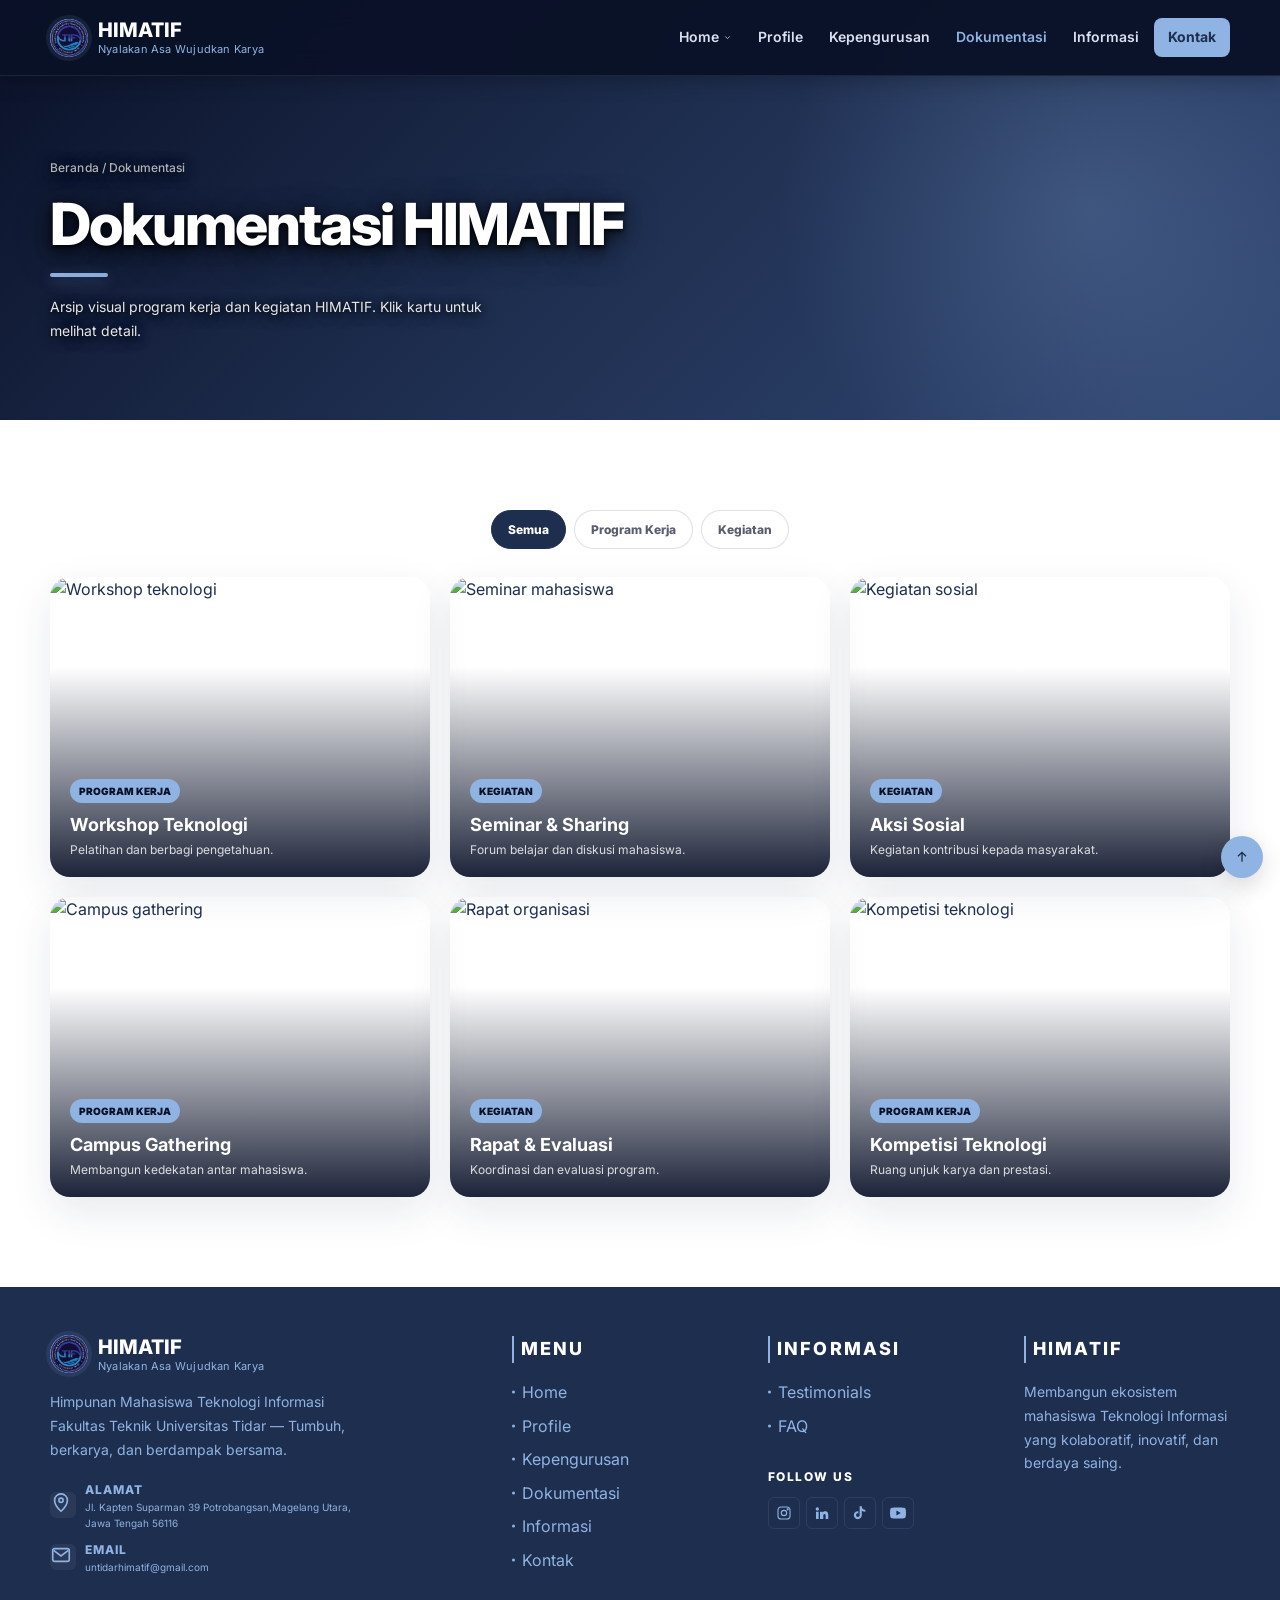
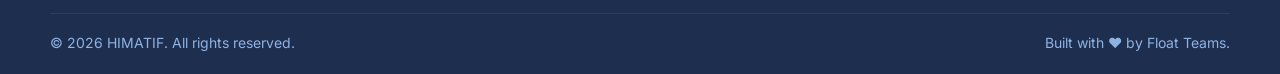
==== dokumentasi.html @ 44100df2 "update website himatif (tanpa zip dan folder duplikat)" ====
<!DOCTYPE html>
<html lang="id">

<head>

    <meta charset="UTF-8">
    <meta name="viewport" content="width=device-width, initial-scale=1.0">

    <title>Dokumentasi — HIMATIF</title>

    <link rel="preconnect" href="https://fonts.googleapis.com" />
    <link rel="preconnect" href="https://fonts.gstatic.com" crossorigin />
    <link
      href="https://fonts.googleapis.com/css2?family=DM+Sans:wght@400;500;600;700&family=Inter:wght@400;500;600;700;800&family=Playfair+Display:ital,wght@1,600;1,700&display=swap"
      rel="stylesheet"
    />
    <link rel="stylesheet" href="style aku.css">
</head>

<body id="top">


    <header class="navbar">
      <div class="container nav-inner">
        <a href="index.html" class="brand">
          <span class="brand-logo">
            <img
              src="assets/img/LOGO HIMATIF.png"
              alt="Logo HIMATIF"
              width="40"
              height="40"
            />
          </span>

          <span class="brand-text">
            <strong>HIMATIF</strong>
            <span>Nyalakan Asa Wujudkan Karya</span>
          </span>
        </a>

        <!-- MOBILE MENU CHECKBOX -->
        <input type="checkbox" class="mobile-toggle" id="mobile-menu" hidden />

        <label for="mobile-menu" class="hamburger" aria-label="Buka menu">
          <svg
            viewBox="0 0 24 24"
            fill="none"
            stroke="currentColor"
            stroke-width="2"
          >
            <path d="M4 7h16M4 12h16M4 17h16" />
          </svg>
        </label>

        <nav class="nav-menu">
          <div class="dropdown">
            <a href="index.html" class="nav-link">
              Home

              <svg
                viewBox="0 0 24 24"
                fill="none"
                stroke="currentColor"
                stroke-width="2"
              >
                <path d="m6 9 6 6 6-6" />
              </svg>
            </a>

            <div class="dropdown-menu">
              <a href="index.html#about">Tentang HIMATIF</a>
              <a href="index.html#programs">Programs</a>
              <a href="index.html#testimonials">Testimonials</a>
              <a href="index.html#faq">FAQ</a>
            </div>
          </div>

          <a href="profil.html" class="nav-link">Profile</a>
          <a href="kepengurusan.html" class="nav-link">Kepengurusan</a>
          <a href="dokumentasi.html" class="nav-link active">Dokumentasi</a>
          <a href="informasi.html" class="nav-link">Informasi</a>
          <a href="kontak.html" class="nav-link contact">Kontak</a>
        </nav>
      </div>
    </header>


<section class="page-hero">

    <div class="container">

        <div class="breadcrumbs">
            Beranda / Dokumentasi
        </div>

        <h1 class="title">
            Dokumentasi HIMATIF
        </h1>

        <p class="lead">
            Arsip visual program kerja dan kegiatan
            HIMATIF. Klik kartu untuk melihat detail.
        </p>

    </div>

</section>


<section class="section">

    <div class="container">


        <div class="pill-tabs">

            <a href="dokumentasi.html" class="active">
                Semua
            </a>

            <a href="#program">
                Program Kerja
            </a>

            <a href="#kegiatan">
                Kegiatan
            </a>

        </div>


        <div class="gallery">


            <!-- PROGRAM 1 -->

            <a
                href="#workshop"
                class="gallery-card"
            >

                <img
                    src="https://images.unsplash.com/photo-1511632765486-a01980e01a18?auto=format&fit=crop&w=1000&q=85"
                    alt="Workshop teknologi"
                >

                <div class="gallery-info">

                    <span class="tag">
                        PROGRAM KERJA
                    </span>

                    <h3>
                        Workshop Teknologi
                    </h3>

                    <p>
                        Pelatihan dan berbagi pengetahuan.
                    </p>

                </div>

            </a>


            <!-- KEGIATAN 1 -->

            <a
                href="#seminar"
                class="gallery-card"
            >

                <img
                    src="https://images.unsplash.com/photo-1540575467063-178a50c2df87?auto=format&fit=crop&w=1000&q=85"
                    alt="Seminar mahasiswa"
                >

                <div class="gallery-info">

                    <span class="tag">
                        KEGIATAN
                    </span>

                    <h3>
                        Seminar & Sharing
                    </h3>

                    <p>
                        Forum belajar dan diskusi mahasiswa.
                    </p>

                </div>

            </a>


            <!-- KEGIATAN 2 -->

            <a
                href="#sosial"
                class="gallery-card"
            >

                <img
                    src="https://images.unsplash.com/photo-1488521787991-ed7bbaae773c?auto=format&fit=crop&w=1000&q=85"
                    alt="Kegiatan sosial"
                >

                <div class="gallery-info">

                    <span class="tag">
                        KEGIATAN
                    </span>

                    <h3>
                        Aksi Sosial
                    </h3>

                    <p>
                        Kegiatan kontribusi kepada masyarakat.
                    </p>

                </div>

            </a>


            <!-- PROGRAM 2 -->

            <a
                href="#gathering"
                class="gallery-card"
            >

                <img
                    src="https://images.unsplash.com/photo-1523580846011-d3a5bc25702b?auto=format&fit=crop&w=1000&q=85"
                    alt="Campus gathering"
                >

                <div class="gallery-info">

                    <span class="tag">
                        PROGRAM KERJA
                    </span>

                    <h3>
                        Campus Gathering
                    </h3>

                    <p>
                        Membangun kedekatan antar mahasiswa.
                    </p>

                </div>

            </a>


            <!-- KEGIATAN 3 -->

            <a
                href="#rapat"
                class="gallery-card"
            >

                <img
                    src="https://images.unsplash.com/photo-1517457373958-b7bdd4587205?auto=format&fit=crop&w=1000&q=85"
                    alt="Rapat organisasi"
                >

                <div class="gallery-info">

                    <span class="tag">
                        KEGIATAN
                    </span>

                    <h3>
                        Rapat & Evaluasi
                    </h3>

                    <p>
                        Koordinasi dan evaluasi program.
                    </p>

                </div>

            </a>


            <!-- PROGRAM 3 -->

            <a
                href="#kompetisi"
                class="gallery-card"
            >

                <img
                    src="https://images.unsplash.com/photo-1505236858219-8359eb29e329?auto=format&fit=crop&w=1000&q=85"
                    alt="Kompetisi teknologi"
                >

                <div class="gallery-info">

                    <span class="tag">
                        PROGRAM KERJA
                    </span>

                    <h3>
                        Kompetisi Teknologi
                    </h3>

                    <p>
                        Ruang unjuk karya dan prestasi.
                    </p>

                </div>

            </a>

        </div>

    </div>

</section>


<!-- =========================
     MODAL WORKSHOP
========================= -->

<div id="workshop" class="modal">

    <div class="modal-box">

        <a href="#" class="modal-close">
            Ã—
        </a>


        <div class="modal-gallery">

            <input
                type="radio"
                name="workshop"
                id="workshop-1"
                checked
            >

            <input
                type="radio"
                name="workshop"
                id="workshop-2"
            >

            <input
                type="radio"
                name="workshop"
                id="workshop-3"
            >


            <div class="modal-track">

                <div class="modal-slide">

                    <img
                        src="https://images.unsplash.com/photo-1511632765486-a01980e01a18?auto=format&fit=crop&w=1400&q=85"
                        alt="Workshop"
                    >

                </div>


                <div class="modal-slide">

                    <img
                        src="https://images.unsplash.com/photo-1524178232363-1fb2b075b655?auto=format&fit=crop&w=1400&q=85"
                        alt="Pelatihan"
                    >

                </div>


                <div class="modal-slide">

                    <img
                        src="https://images.unsplash.com/photo-1517048676732-d65bc937f952?auto=format&fit=crop&w=1400&q=85"
                        alt="Diskusi"
                    >

                </div>

            </div>


            <div class="modal-nav">

                <label for="workshop-1"></label>
                <label for="workshop-2"></label>
                <label for="workshop-3"></label>

            </div>

        </div>


        <div class="modal-content">

            <span class="tag">
                PROGRAM KERJA
            </span>

            <h2>
                Workshop Teknologi
            </h2>

            <p>
                Program pengembangan kemampuan mahasiswa
                melalui workshop, praktik, dan diskusi
                bersama.
            </p>

        </div>

    </div>

</div>


<!-- =========================
     MODAL SEMINAR
========================= -->

<div id="seminar" class="modal">

    <div class="modal-box">

        <a href="#" class="modal-close">
            Ã—
        </a>


        <div class="modal-gallery">

            <input
                type="radio"
                name="seminar"
                id="seminar-1"
                checked
            >

            <input
                type="radio"
                name="seminar"
                id="seminar-2"
            >

            <input
                type="radio"
                name="seminar"
                id="seminar-3"
            >


            <div class="modal-track">

                <div class="modal-slide">

                    <img
                        src="https://images.unsplash.com/photo-1540575467063-178a50c2df87?auto=format&fit=crop&w=1400&q=85"
                        alt="Seminar"
                    >

                </div>


                <div class="modal-slide">

                    <img
                        src="https://images.unsplash.com/photo-1505373877841-8d25f7d46678?auto=format&fit=crop&w=1400&q=85"
                        alt="Seminar kedua"
                    >

                </div>


                <div class="modal-slide">

                    <img
                        src="https://images.unsplash.com/photo-1521737711867-e3b97375f902?auto=format&fit=crop&w=1400&q=85"
                        alt="Diskusi"
                    >

                </div>

            </div>


            <div class="modal-nav">

                <label for="seminar-1"></label>
                <label for="seminar-2"></label>
                <label for="seminar-3"></label>

            </div>

        </div>


        <div class="modal-content">

            <span class="tag">
                KEGIATAN
            </span>

            <h2>
                Seminar & Sharing
            </h2>

            <p>
                Forum berbagi pengalaman dan wawasan
                untuk memperluas perspektif mahasiswa
                Teknologi Informasi.
            </p>

        </div>

    </div>

</div>


<!-- =========================
     MODAL SOSIAL
========================= -->

<div id="sosial" class="modal">

    <div class="modal-box">

        <a href="#" class="modal-close">
            Ã—
        </a>


        <div class="modal-gallery">

            <input
                type="radio"
                name="sosial"
                id="sosial-1"
                checked
            >

            <input
                type="radio"
                name="sosial"
                id="sosial-2"
            >

            <input
                type="radio"
                name="sosial"
                id="sosial-3"
            >


            <div class="modal-track">

                <div class="modal-slide">

                    <img
                        src="https://images.unsplash.com/photo-1488521787991-ed7bbaae773c?auto=format&fit=crop&w=1400&q=85"
                        alt="Aksi sosial"
                    >

                </div>


                <div class="modal-slide">

                    <img
                        src="https://images.unsplash.com/photo-1559027615-cd4628902d4a?auto=format&fit=crop&w=1400&q=85"
                        alt="Kegiatan sosial"
                    >

                </div>


                <div class="modal-slide">

                    <img
                        src="https://images.unsplash.com/photo-1469571486292-0ba58a3f068b?auto=format&fit=crop&w=1400&q=85"
                        alt="Relawan"
                    >

                </div>

            </div>


            <div class="modal-nav">

                <label for="sosial-1"></label>
                <label for="sosial-2"></label>
                <label for="sosial-3"></label>

            </div>

        </div>


        <div class="modal-content">

            <span class="tag">
                KEGIATAN
            </span>

            <h2>
                Aksi Sosial
            </h2>

            <p>
                Kegiatan sosial yang mengajak mahasiswa
                berkontribusi melalui edukasi, bantuan,
                dan interaksi dengan masyarakat.
            </p>

        </div>

    </div>

</div>


    <!-- =========================================================
         FOOTER
    ========================================================== -->

    <footer class="footer">
      <div class="container">
        <div class="footer-grid">
          <!-- Brand -->
          <div class="footer-brand">
            <a href="#top" class="brand">
              <!-- GANTI DENGAN LOGO ASLI -->
              <span class="brand-logo">
                <img src="assets/img/LOGO HIMATIF.png" alt="" />
              </span>

              <span class="brand-text">
                <strong>HIMATIF</strong>
                <span>Nyalakan Asa Wujudkan Karya</span>
              </span>
            </a>

            <p class="footer-description">
              Himpunan Mahasiswa Teknologi Informasi Fakultas Teknik Universitas
              Tidar — Tumbuh, berkarya, dan berdampak bersama.
            </p>

            <div class="footer-contact">
              <div class="contact-item">
                <span class="contact-icon">
                  <svg
                    viewBox="0 0 24 24"
                    fill="none"
                    stroke="currentColor"
                    stroke-width="1.8"
                  >
                    <path
                      d="M12 21s7-6.2 7-12A7 7 0 1 0 5 9c0 5.8 7 12 7 12Z"
                    />
                    <circle cx="12" cy="9" r="2.3" />
                  </svg>
                </span>

                <div>
                  <small>ALAMAT</small>
                  <span>
                    Jl. Kapten Suparman 39 Potrobangsan,Magelang Utara, Jawa
                    Tengah 56116
                  </span>
                </div>
              </div>

              <div class="contact-item">
                <span class="contact-icon">
                  <svg
                    viewBox="0 0 24 24"
                    fill="none"
                    stroke="currentColor"
                    stroke-width="1.8"
                  >
                    <rect x="3" y="5" width="18" height="14" rx="2" />
                    <path d="m4 7 8 6 8-6" />
                  </svg>
                </span>

                <div>
                  <small>EMAIL</small>
                  <span>untidarhimatif@gmail.com</span>
                </div>
              </div>
            </div>
          </div>

          <!-- Menu -->
          <div>
            <h3 class="footer-title">MENU</h3>

            <ul class="footer-links">
              <li><a href="index.html">Home</a></li>
              <li><a href="profil.html">Profile</a></li>
              <li><a href="kepengurusan.html">Kepengurusan</a></li>
              <li><a href="dokumentasi.html">Dokumentasi</a></li>
              <li><a href="informasi.html">Informasi</a></li>
              <li><a href="kontak.html">Kontak</a></li>
            </ul>
          </div>

          <!-- Informasi -->
          <div>
            <h3 class="footer-title">INFORMASI</h3>

            <ul class="footer-links">
              <li>
                <a href="index.html#testimonials"> Testimonials </a>
              </li>

              <li>
                <a href="index.html#faq"> FAQ </a>
              </li>
            </ul>

            <h4 class="footer-subtitle">FOLLOW US</h4>

            <div class="social-links">
              <a
                href="https://www.instagram.com/himatif.untidar/"
                class="social-link"
                aria-label="Instagram"
              >
                <svg
                  viewBox="0 0 24 24"
                  fill="none"
                  stroke="currentColor"
                  stroke-width="1.7"
                >
                  <rect x="3" y="3" width="18" height="18" rx="5" />
                  <circle cx="12" cy="12" r="4" />
                  <circle cx="17.5" cy="6.5" r=".8" fill="currentColor" />
                </svg>
              </a>

              <a
                href="https://www.linkedin.com/in/himatif-untidar/"
                class="social-link"
                aria-label="LinkedIn"
              >
                <svg viewBox="0 0 24 24" fill="currentColor">
                  <path
                    d="M5 3.5A2.5 2.5 0 1 1 5 8.5a2.5 2.5 0 0 1 0-5ZM3 10h4v11H3V10Zm6 0h3.8v1.5h.05c.53-1 1.83-2.05 3.77-2.05 4.03 0 4.78 2.65 4.78 6.1V21h-4v-4.83c0-1.15-.02-2.63-1.6-2.63-1.6 0-1.84 1.25-1.84 2.55V21H9V10Z"
                  />
                </svg>
              </a>

              <a
                href="https://www.tiktok.com/@untidarhimatif"
                class="social-link"
                aria-label="TikTok"
              >
                <svg viewBox="0 0 24 24" fill="currentColor" aria-hidden="true">
                  <path
                    d="M19.6 7.2a5.8 5.8 0 0 1-3.5-1.1A5.9 5.9 0 0 1 14.7 2h-3.2v13.3a2.7 2.7 0 1 1-1.9-2.6v-3.3a6 6 0 1 0 5.1 5.9V8.5a9 9 0 0 0 5.3 1.7V7a5.8 5.8 0 0 1-.4 0Z"
                  />
                </svg>
              </a>
              <a
                href="https://www.youtube.com/@HIMATIFUNTIDAR"
                class="social-link"
                aria-label="YouTube"
              >
                <svg viewBox="0 0 24 24" fill="currentColor" aria-hidden="true">
                  <path
                    d="M23.5 6.2a3 3 0 0 0-2.1-2.1C19.5 3.6 12 3.6 12 3.6s-7.5 0-9.4.5A3 3 0 0 0 .5 6.2 31.4 31.4 0 0 0 0 12a31.4 31.4 0 0 0 .5 5.8 3 3 0 0 0 2.1 2.1c1.9.5 9.4.5 9.4.5s7.5 0 9.4-.5a3 3 0 0 0 2.1-2.1A31.4 31.4 0 0 0 24 12a31.4 31.4 0 0 0-.5-5.8ZM9.6 15.7V8.3l6.5 3.7-6.5 3.7Z"
                  />
                </svg>
              </a>
            </div>
          </div>

          <!-- Additional column -->
          <div>
            <h3 class="footer-title">HIMATIF</h3>

            <p class="footer-description">
              Membangun ekosistem mahasiswa Teknologi Informasi yang
              kolaboratif, inovatif, dan berdaya saing.
            </p>
          </div>
        </div>

        <div class="footer-bottom">
          <span> © 2026 HIMATIF. All rights reserved. </span>

          <span> Built with ❤️ by Float Teams. </span>
        </div>
      </div>
    </footer>

    <!-- =========================================================
         BACK TO TOP
    ========================================================== -->

    <a href="#top" class="back-top" aria-label="Kembali ke atas">
      <svg
        viewBox="0 0 24 24"
        fill="none"
        stroke="currentColor"
        stroke-width="2"
      >
        <path d="M12 19V5M6 11l6-6 6 6" />
      </svg>
    </a>

</body>
</html>
---- style aku.css ----
@import url('https://fonts.googleapis.com/css2?family=DM+Sans:wght@400;500;600;700&family=Inter:wght@400;500;600;700;800&family=Playfair+Display:ital,wght@1,600;1,700&display=swap');

/* =====================================================
   ROOT
===================================================== */

:root {
    /* Style.css core tokens */
    --navy-950: #1e2e4f;
    --navy-900: #1e2e4f;
    --navy-850: #314874;
    --navy-800: #314874;

    --teal-900: #1e2e4f;
    --teal-800: #314874;
    --teal-700: #314874;
    --teal-600: #8fb3e2;

    --amber: #8fb3e2;
    --amber-light: #d9e1f1;
    --amber-dark: #314874;

    /* Theme colors */
    --navy: #1e2e4f;
    --blue: #314874;
    --blue-light: #8fb3e2;
    --cyan: #8fb3e2;

    --white: #ffffff;
    --text: #1e2e4f;
    --text-dark: #0f172a;
    --muted: #4b6382;
    --muted-2: #8fb3e2;

    --bg: #FFFFFF;

    --line: rgba(49, 72, 116, .16);

    --border: rgba(255, 255, 255, 0.09);
    --glass: rgba(255, 255, 255, 0.045);
    --glass-strong: rgba(255, 255, 255, 0.075);

    --radius-sm: 8px;
    --radius-md: 14px;
    --radius-lg: 20px;
    --radius-xl: 28px;

    --shadow-sm: 0 8px 24px rgba(0, 0, 0, 0.14);
    --shadow-md: 0 18px 50px rgba(0, 0, 0, 0.2);
    --shadow-lg: 0 30px 80px rgba(0, 0, 0, 0.28);
    --shadow: 0 15px 40px rgba(30, 46, 79, .10);

    /* CONTAINER SAMA PERSIS DENGAN INDEX.HTML (1180px) */
    --container: 1180px;
    --nav-height: 76px;
    --transition: 250ms ease;
}


/* =====================================================
   RESET & TYPOGRAPHY (Identik dengan index.html / style.css)
===================================================== */

*,
*::before,
*::after {
    margin: 0;
    padding: 0;
    box-sizing: border-box;
}

html {
    scroll-behavior: smooth;
    scroll-padding-top: 90px;
}

body {
    min-width: 320px;
    font-family: "Inter", sans-serif;
    background: var(--bg);
    color: var(--text);
    line-height: 1.6;
    overflow-x: hidden;
}


img {
    width: 100%;
    display: block;
    object-fit: cover;
}

a {
    text-decoration: none;
    color: inherit;
}

button,
input,
textarea {
    font-family: inherit;
}

.container {
    width: min(var(--container), calc(100% - 48px));
    margin-inline: auto;
}


/* =========================================================
   NAVBAR (Identik 100% dengan index.html & style.css)
========================================================== */

.navbar {
  position: fixed;
  top: 0;
  left: 0;
  right: 0;

  height: var(--nav-height);
  z-index: 1000;

  background: rgba(10, 17, 40, 0.95);

  backdrop-filter: blur(14px);
  -webkit-backdrop-filter: blur(14px);

  border-bottom: 1px solid rgba(255, 255, 255, 0.08);
  box-shadow: 0 4px 20px rgba(0, 0, 0, 0.25);
}

.nav-inner {
  height: 100%;
  display: flex;
  align-items: center;
  justify-content: space-between;
}

.brand {
  display: flex;
  align-items: center;
  gap: 10px;
  flex-shrink: 0;
}

.brand-logo {
  width: 38px;
  height: 38px;
  display: grid;
  place-items: center;
  border-radius: 50%;
  background: var(--amber);
  color: var(--navy-900);
  box-shadow: 0 0 0 4px rgba(143, 179, 226, 0.1);
  overflow: hidden;
}

.brand-logo svg {
  width: 22px;
  height: 22px;
}

.brand-logo img {
  width: 100%;
  height: 100%;
  object-fit: contain;
  border-radius: 50%;
}

.brand-text strong {
  display: block;
  color: #ffffff;
  font-size: 20px;
  line-height: 1.1;
  font-weight: 800;
}

.brand-text span {
  display: block;
  margin-top: 2px;
  color: var(--muted-2);
  font-size: 11px;
  line-height: 1.2;
  letter-spacing: 0.02em;
}

.nav-menu {
  display: flex;
  align-items: center;
  gap: 4px;
}

.nav-link {
  position: relative;
  display: flex;
  align-items: center;
  gap: 4px;

  padding: 10px 11px;

  color: #d9e1f1;
  font-size: 14px;
  font-weight: 600;

  transition: color var(--transition);
}

.nav-link:hover,
.nav-link.active {
  color: var(--amber);
}

.nav-link.contact {
  background: var(--amber);
  color: var(--navy-950);
  border-radius: 8px;
  padding: 8px 14px;
  font-weight: 700;
  transition:
    background var(--transition),
    color var(--transition),
    transform var(--transition);
}

.nav-link.contact:hover {
  background: var(--amber-light);
  color: var(--navy-950);
  transform: translateY(-1px);
}

.nav-link svg {
  width: 9px;
  height: 9px;
}

.dropdown {
  position: relative;
}

.dropdown-menu {
  position: absolute;
  top: calc(100% + 10px);
  left: 0;

  min-width: 145px;
  padding: 8px;

  opacity: 0;
  visibility: hidden;
  transform: translateY(5px);

  background: var(--navy-850);
  border: 1px solid var(--border);
  border-radius: 12px;
  box-shadow: var(--shadow-md);

  transition:
    opacity var(--transition),
    visibility var(--transition),
    transform var(--transition);
  z-index: 1010;
}

.dropdown:hover .dropdown-menu,
.dropdown:focus-within .dropdown-menu {
  opacity: 1;
  visibility: visible;
  transform: translateY(0);
}

.dropdown-menu a {
  display: block;
  padding: 8px 10px;
  color: var(--muted-2);
  font-size: 10px;
  border-radius: 7px;
}

.dropdown-menu a:hover {
  color: var(--amber);
  background: var(--glass);
}

.mobile-toggle {
  display: none;
}

.hamburger {
  display: none;
  width: 38px;
  height: 38px;

  align-items: center;
  justify-content: center;

  border: 1px solid var(--border);
  border-radius: 9px;
  cursor: pointer;
  color: #ffffff;
}

.hamburger svg {
  width: 20px;
  height: 20px;
}

/* Fallback legacy site-header */
.site-header {
  position: sticky;
  top: 0;
  z-index: 50;
  background: #1e2e4f;
  backdrop-filter: blur(12px);
  color: white;
}
.site-header .nav {
  min-height: 72px;
  display: flex;
  align-items: center;
  justify-content: space-between;
  gap: 25px;
}
.site-header .logo {
  width: 44px;
  height: 44px;
  object-fit: contain;
  flex-shrink: 0;
}
.site-header .nav-links {
  display: flex;
  align-items: center;
  gap: 4px;
}
.site-header .nav-links a {
  color: #FFFFFF;
  font-size: 13px;
  font-weight: 600;
  padding: 9px 12px;
  border-radius: 9px;
  transition: .2s;
}
.site-header .nav-links a:hover,
.site-header .nav-links a.active {
  background: rgba(255, 255, 255, .14);
}
.site-header .nav-links .contact {
  background: var(--amber);
  color: #0A1128;
}

.mobile-note {
  display: none;
}


/* =====================================================
   BUTTON
===================================================== */

.btn {
    display: inline-flex;

    align-items: center;
    justify-content: center;

    padding: 12px 18px;

    border-radius: 11px;

    font-size: 13px;
    font-weight: 700;

    transition: .25s;
}

.btn:hover {
    transform: translateY(-2px);
}

.btn.light {
    background: white;
    color: var(--blue);
}

.btn.ghost {
    color: white;

    border: 1px solid rgba(255, 255, 255, .4);
}


/* =====================================================
   HERO
===================================================== */

.hero {
    --h-blue: #314874;
    --h-deep: #8fb3e2;
    --h-amber: #0A1128;

    position: relative;

    overflow: hidden;

    color: #fff;

    background:
        linear-gradient(135deg,
            #0A1128,
            #8fb3e2);

    padding:
        clamp(2rem, 5vw, 3.25rem) 0 clamp(2.25rem, 5vw, 3.75rem);
}

.hero-grid {
    position: absolute;
    inset: 0;

    background-image:
        linear-gradient(rgba(255, 255, 255, .08) 1px,
            transparent 1px),
        linear-gradient(90deg,
            rgba(255, 255, 255, .08) 1px,
            transparent 1px);

    background-size: 56px 56px;

    -webkit-mask-image:
        linear-gradient(105deg,
            #000 20%,
            transparent 75%);

    mask-image:
        linear-gradient(105deg,
            #000 20%,
            transparent 75%);
}

.hero-inner {
    position: relative;

    z-index: 2;

    display: grid;

    grid-template-columns: 1.1fr .9fr;

    gap: clamp(1.5rem, 4vw, 3rem);

    align-items: center;
}

.eyebrow {
    display: inline-block;

    margin-bottom: 10px;

    color: var(--cyan);

    font-size: 11px;
    font-weight: 800;

    letter-spacing: .08em;

    text-transform: uppercase;
}

.gradient-text {
    color: var(--cyan);
}

.hero .eyebrow {
    margin-bottom: .75rem;

    padding: .25rem .8rem;

    border: 1px solid rgba(255, 255, 255, .35);

    border-radius: 999px;

    color: #fff;

    font-size: .9rem;
    font-weight: 500;

    letter-spacing: 0;

    text-transform: none;
}

.hero h1 {
    max-width: none;

    margin-bottom: 1rem;

    font-size: clamp(2.4rem, 5.5vw, 4.25rem);

    line-height: .95;

    font-weight: 800;

    letter-spacing: -.035em;
}

.hero p {
    max-width: 32rem;

    margin: 0 0 1.5rem;

    color: rgba(255, 255, 255, .85);

    font-size: 1.02rem;

    line-height: 1.55;
}

.hero-actions {
    display: flex;

    flex-wrap: wrap;

    gap: .75rem;
}

.hero .btn {
    padding: .7rem 1.35rem;

    border-radius: 999px;

    font-size: .95rem;
}

.hero .btn.light {
    background: var(--h-amber);

    color: #bfc5ff;
}

.hero .btn.ghost {
    border: 2px solid rgba(255, 255, 255, .5);

    color: #fff;
}

.hero .btn.ghost:hover {
    background: #fff;

    color: var(--h-blue);
}

.hero .btn:focus-visible,
.hero-track:focus-visible {
    outline: 3px solid var(--h-amber);
    outline-offset: 3px;
}


/* =====================================================
   HERO VISUAL
===================================================== */

.hero-visual {
    position: relative;

    width: 100%;
}

.hero-visual::before {
    content: "";

    position: absolute;

    right: -12px;
    bottom: -12px;

    width: 75%;
    height: 75%;

    border-radius: 28px;

    background: var(--h-amber);

    z-index: 0;

    pointer-events: none;
}

.hero-radio {
    position: absolute;

    opacity: 0;

    pointer-events: none;

    width: 0;
    height: 0;

    margin: 0;
}

.hero-carousel-card {
    position: relative;

    z-index: 1;

    border-radius: 26px;

    overflow: hidden;

    background: #0A1128;

    box-shadow:
        0 30px 60px -20px rgba(10, 12, 80, .65),
        0 0 0 1px rgba(255, 255, 255, .12);
}

.hero-track-container {
    position: relative;

    width: 100%;

    overflow: hidden;
}

.hero-track {
    display: flex;

    width: 100%;

    transition:
        transform .65s cubic-bezier(.22, 1, .36, 1);

    will-change: transform;
}


/* =====================================================
   HERO AUTOPLAY
===================================================== */

@keyframes heroAutoplay {

    0%,
    28% {
        transform: translateX(0);
    }

    33.3%,
    61.3% {
        transform: translateX(-100%);
    }

    66.6%,
    94.6% {
        transform: translateX(-200%);
    }

    100% {
        transform: translateX(-300%);
    }
}

.hero-visual:has(#hero-slide-auto:checked) .hero-track {
    animation:
        heroAutoplay 14s infinite cubic-bezier(.25, 1, .5, 1);
}

.hero-visual:has(#hero-slide-auto:checked):hover .hero-track {
    animation-play-state: paused;
}

.hero-visual:has(#hero-slide-1:checked) .hero-track {
    animation: none;

    transform: translateX(0);
}

.hero-visual:has(#hero-slide-2:checked) .hero-track {
    animation: none;

    transform: translateX(-100%);
}

.hero-visual:has(#hero-slide-3:checked) .hero-track {
    animation: none;

    transform: translateX(-200%);
}

.hero-slide {
    position: relative;

    flex: 0 0 100%;

    min-width: 100%;

    aspect-ratio: 16 / 10;

    background: var(--h-deep);

    overflow: hidden;
}

.hero-slide img {
    width: 100%;
    height: 100%;

    object-fit: cover;

    display: block;
}

.hero .caption {
    position: absolute;

    inset: auto 0 0 0;

    display: flex;

    flex-direction: column;

    padding:
        3.5rem 130px 1.35rem 1.5rem;

    background:
        linear-gradient(to top,
            rgba(10, 12, 60, .94) 0%,
            rgba(10, 12, 60, .65) 55%,
            transparent 100%);

    pointer-events: none;

    z-index: 2;
}

.caption strong {
    font-size: 1.15rem;

    font-weight: 700;

    color: #FFFFFF;

    line-height: 1.25;
}

.caption span {
    color: rgba(255, 255, 255, .85);

    font-size: .9rem;

    margin-top: 4px;
}


/* =====================================================
   HERO CAROUSEL NAV
===================================================== */

.hero-carousel-nav {
    position: absolute;

    bottom: 14px;
    right: 14px;

    z-index: 10;

    display: inline-flex;

    align-items: center;

    gap: 8px;

    padding: 5px 8px;

    background: rgba(10, 17, 40, .78);

    backdrop-filter: blur(12px);

    -webkit-backdrop-filter: blur(12px);

    border: 1px solid rgba(255, 255, 255, .22);

    border-radius: 999px;

    box-shadow:
        0 8px 24px rgba(0, 0, 0, .4);
}

.carousel-arrow-group {
    display: flex;

    align-items: center;
}

.carousel-nav-btn {
    width: 32px;
    height: 32px;

    border-radius: 50%;

    border:
        1px solid rgba(255, 255, 255, .35);

    background:
        rgba(255, 255, 255, .12);

    color: #FFFFFF;

    font-size: 16px;

    font-weight: 700;

    font-family: inherit;

    display: none;

    place-items: center;

    cursor: pointer;

    line-height: 1;

    user-select: none;

    -webkit-user-select: none;

    transition: all .2s ease;
}

.carousel-nav-btn:hover {
    background: var(--cyan);

    border-color: var(--cyan);

    color: #0A1128;

    transform: scale(1.1);
}

.carousel-nav-btn:active {
    transform: scale(.95);
}


/* =====================================================
   HERO NAVIGATION DINAMIS
===================================================== */

.hero-visual:has(#hero-slide-auto:checked) .prev-btn.to-3,
.hero-visual:has(#hero-slide-auto:checked) .next-btn.to-2,
.hero-visual:has(#hero-slide-1:checked) .prev-btn.to-3,
.hero-visual:has(#hero-slide-1:checked) .next-btn.to-2 {
    display: grid;
}

.hero-visual:has(#hero-slide-2:checked) .prev-btn.to-1,
.hero-visual:has(#hero-slide-2:checked) .next-btn.to-3 {
    display: grid;
}

.hero-visual:has(#hero-slide-3:checked) .prev-btn.to-2,
.hero-visual:has(#hero-slide-3:checked) .next-btn.to-1 {
    display: grid;
}

.carousel-indicators {
    display: flex;

    align-items: center;

    gap: 6px;

    padding: 0 4px;
}

.carousel-dot {
    display: block;

    width: 8px;
    height: 8px;

    border-radius: 50%;

    border: none;

    background:
        rgba(255, 255, 255, .38);

    cursor: pointer;

    transition:
        all .3s cubic-bezier(.22, 1, .36, 1);

    padding: 0;
}

.carousel-dot:hover {
    background:
        rgba(255, 255, 255, .75);
}


/* =====================================================
   ACTIVE DOT
===================================================== */

.hero-visual:has(#hero-slide-1:checked) .dot-1 {
    width: 22px;

    border-radius: 999px;

    background: var(--cyan);
}

.hero-visual:has(#hero-slide-2:checked) .dot-2 {
    width: 22px;

    border-radius: 999px;

    background: var(--cyan);
}

.hero-visual:has(#hero-slide-3:checked) .dot-3 {
    width: 22px;

    border-radius: 999px;

    background: var(--cyan);
}


/* =====================================================
   AUTOPLAY DOT
===================================================== */

@keyframes dotActive1 {

    0%,
    28% {
        width: 22px;

        border-radius: 999px;

        background: var(--cyan);
    }

    33.3%,
    100% {
        width: 8px;

        border-radius: 50%;

        background:
            rgba(255, 255, 255, .38);
    }
}

@keyframes dotActive2 {

    0%,
    28% {
        width: 8px;

        border-radius: 50%;

        background:
            rgba(255, 255, 255, .38);
    }

    33.3%,
    61.3% {
        width: 22px;

        border-radius: 999px;

        background: var(--cyan);
    }

    66.6%,
    100% {
        width: 8px;

        border-radius: 50%;

        background:
            rgba(255, 255, 255, .38);
    }
}

@keyframes dotActive3 {

    0%,
    61.3% {
        width: 8px;

        border-radius: 50%;

        background:
            rgba(255, 255, 255, .38);
    }

    66.6%,
    94.6% {
        width: 22px;

        border-radius: 999px;

        background: var(--cyan);
    }

    100% {
        width: 8px;

        border-radius: 50%;

        background:
            rgba(255, 255, 255, .38);
    }
}

.hero-visual:has(#hero-slide-auto:checked) .dot-1 {
    animation:
        dotActive1 14s infinite cubic-bezier(.25, 1, .5, 1);
}

.hero-visual:has(#hero-slide-auto:checked) .dot-2 {
    animation:
        dotActive2 14s infinite cubic-bezier(.25, 1, .5, 1);
}

.hero-visual:has(#hero-slide-auto:checked) .dot-3 {
    animation:
        dotActive3 14s infinite cubic-bezier(.25, 1, .5, 1);
}

.hero-visual:has(#hero-slide-auto:checked):hover .carousel-dot {
    animation-play-state: paused;
}


/* =====================================================
   HERO ANIMATION
===================================================== */

@keyframes heroRise {

    from {
        opacity: 0;
        transform: translateY(24px);
    }

    to {
        opacity: 1;
        transform: none;
    }
}

.hero-inner>div:first-child>* {
    animation:
        heroRise .7s cubic-bezier(.2, .7, .2, 1) both;
}

.hero-inner>div:first-child>*:nth-child(2) {
    animation-delay: .1s;
}

.hero-inner>div:first-child>*:nth-child(3) {
    animation-delay: .2s;
}

.hero-inner>div:first-child>*:nth-child(4) {
    animation-delay: .3s;
}


/* =====================================================
   SECTION
===================================================== */

.section {
    padding: 90px 0;
}

.section.alt {
    background: rgba(143, 179, 226, .10);
}

.section-head {
    max-width: 720px;

    margin: 0 auto 40px;

    text-align: center;
}

.title {
    font-size: clamp(30px, 4vw, 46px);

    line-height: 1.15;

    font-weight: 800;
}

.lead {
    margin-top: 14px;

    color: var(--muted);

    font-size: 14px;
}


/* =====================================================
   CARD
===================================================== */

.cards {
    display: grid;

    grid-template-columns:
        repeat(3, 1fr);

    gap: 22px;
}

.card {
    overflow: hidden;

    background: white;

    border:
        1px solid var(--line);

    border-radius: 18px;

    box-shadow:
        0 8px 25px rgba(10, 17, 40, .06);

    transition: .25s;
}

.card:hover {
    transform: translateY(-6px);

    box-shadow: var(--shadow);
}

.card-img {
    height: 490px;
}

.card-body {
    padding: 20px;
}

.card-body h3 {
    margin-bottom: 8px;

    font-size: 18px;
}

.card-body p {
    color: var(--muted);

    font-size: 13px;
}

.meta {
    display: flex;

    gap: 8px;

    flex-wrap: wrap;

    margin-bottom: 9px;

    color: #8fb3e2;

    font-size: 11px;

    font-weight: 800;
}

.meta span {
    padding: 4px 8px;

    border-radius: 999px;

    background:
        rgba(143, 179, 226, .14);
}

.link {
    display: inline-flex;

    margin-top: 14px;

    color: #314874;

    font-size: 13px;

    font-weight: 800;
}




/* =====================================================
   VISION CARD
===================================================== */

.vision-card {
    display: flex;
    align-items: center;
    gap: 28px;

    padding: 36px 40px;
    margin-bottom: 48px;

    background: linear-gradient(135deg, #0A1128 0%, #1e2e4f 60%, #314874 100%);
    border-radius: 20px;
    border: 1px solid rgba(143, 179, 226, 0.2);
    box-shadow: 0 20px 60px rgba(10, 17, 40, 0.18);

    position: relative;
    overflow: hidden;
}

.vision-card::before {
    content: '';
    position: absolute;
    top: -60px;
    right: -60px;
    width: 200px;
    height: 200px;
    border-radius: 50%;
    background: radial-gradient(circle, rgba(143, 179, 226, 0.18), transparent 70%);
    pointer-events: none;
}

.vision-icon {
    flex-shrink: 0;
    width: 68px;
    height: 68px;

    display: grid;
    place-items: center;

    background: rgba(143, 179, 226, 0.15);
    border: 1px solid rgba(143, 179, 226, 0.3);
    border-radius: 16px;
    color: #8fb3e2;
}

.vision-icon svg {
    width: 30px;
    height: 30px;
}

.vision-content {
    flex: 1;
}

.vision-label {
    display: inline-block;
    margin-bottom: 10px;
    padding: 4px 12px;

    background: rgba(143, 179, 226, 0.18);
    border-radius: 999px;

    color: #8fb3e2;
    font-size: 11px;
    font-weight: 800;
    letter-spacing: 0.1em;
    text-transform: uppercase;
}

.vision-text {
    color: #d9e1f1;
    font-size: 16px;
    line-height: 1.75;
    margin: 0;
}

/* =====================================================
   MISSION SECTION
===================================================== */

.mission-section {
    margin-top: 0;
}

.mission-heading {
    text-align: center;
    margin-bottom: 32px;
}

.section-kicker {
    display: inline-block;
    margin-bottom: 8px;

    color: var(--cyan);
    font-size: 11px;
    font-weight: 800;
    letter-spacing: 0.1em;
    text-transform: uppercase;
}

.mission-heading h3 {
    font-size: clamp(24px, 3vw, 36px);
    font-weight: 800;
    color: var(--navy);
    margin-bottom: 8px;
    line-height: 1.2;
}

.mission-heading p {
    color: var(--muted);
    font-size: 14px;
}

.mission-grid {
    grid-template-columns: repeat(3, 1fr);
}

.mission-grid .card {
    border-left: 3px solid rgba(143, 179, 226, 0.3);
}

.mission-grid .card:hover {
    border-left-color: #8fb3e2;
}

.mission-number {
    font-size: 38px;
    font-weight: 800;
    color: rgba(143, 179, 226, 0.3);
    line-height: 1;
    margin-bottom: 10px;
}

.mission-grid .card .card-body p {
    color: var(--muted);
    font-size: 14px;
    line-height: 1.65;
}

@media (max-width: 900px) {
    .vision-card {
        flex-direction: column;
        text-align: center;
        padding: 28px 24px;
    }

    .vision-icon {
        width: 56px;
        height: 56px;
    }

    .mission-grid {
        grid-template-columns: repeat(2, 1fr);
    }
}

@media (max-width: 600px) {
    .mission-grid {
        grid-template-columns: 1fr;
    }
}

/* =====================================================
   SPLIT SECTION
===================================================== */

.split {
    display: grid;

    grid-template-columns:
        1fr 1fr;

    gap: 50px;

    align-items: center;
}

.visual-card {
    overflow: hidden;

    border: 8px solid white;

    border-radius: 26px;

    box-shadow: var(--shadow);
}

.check-list {
    list-style: none;

    display: grid;

    gap: 14px;

    margin-top: 22px;
}

.check-list li {
    display: flex;

    gap: 12px;

    align-items: flex-start;

    color: var(--muted);
}

.check {
    flex: none;

    width: 28px;
    height: 28px;

    display: grid;

    place-items: center;

    border-radius: 50%;

    background:
        rgba(143, 179, 226, .16);

    color: #8fb3e2;

    font-weight: 900;
}


/* =====================================================
   PAGE HERO
   Logo HIMATIF + GRID + GLOW + SHADOW
===================================================== */

.page-hero {
    position: relative;
    min-height: 420px;
    padding-top: calc(var(--nav-height) + 30px);
    padding-bottom: 30px;

    display: flex;

    align-items: center;

    overflow: hidden;

    color: #ffffff;

    background:
        radial-gradient(circle at 85% 50%,
            rgba(143, 179, 226, .22),
            transparent 28%),
        linear-gradient(135deg,
            #0A1128 0%,
            #1e2e4f 48%,
            #314874 100%);
}

/* Photo background variant */
.page-hero-photo {
    background-size: cover;
    background-position: center 55%;
    background-repeat: no-repeat;
    min-height: 480px;
}

.page-hero-photo::before {
    content: '';
    position: absolute;
    inset: 0;
    z-index: 1;
    background: linear-gradient(to right,
            rgba(8, 14, 38, 0.60) 0%,
            rgba(10, 17, 50, 0.45) 50%,
            rgba(15, 25, 70, 0.20) 100%);
}

.page-hero-photo .page-hero-inner {
    position: relative;
    z-index: 5;
}



/* =====================================================
   PAGE HERO INNER
===================================================== */

.page-hero-inner {
    position: relative;

    z-index: 5;
}

.page-hero-content {
    position: relative;

    max-width: 650px;
}


/* =====================================================
   PAGE HERO GRID
===================================================== */

.page-hero-grid {
    position: absolute;

    inset: 0;

    background-image:
        linear-gradient(rgba(255, 255, 255, .055) 1px,
            transparent 1px),
        linear-gradient(90deg,
            rgba(255, 255, 255, .055) 1px,
            transparent 1px);

    background-size: 52px 52px;

    opacity: .65;

    -webkit-mask-image:
        linear-gradient(90deg,
            #000 0%,
            #000 45%,
            transparent 90%);

    mask-image:
        linear-gradient(90deg,
            #000 0%,
            #000 45%,
            transparent 90%);

    pointer-events: none;
}


/* =====================================================
   PAGE HERO LOGO
===================================================== */

.page-hero-logo {
    position: absolute;

    z-index: 2;

    right: clamp(30px, 8vw, 130px);

    top: 50%;

    width: clamp(250px, 30vw, 390px);
    height: clamp(250px, 30vw, 390px);

    transform: translateY(-50%);

    display: flex;

    align-items: center;
    justify-content: center;

    pointer-events: none;
}


/* Glow belakang logo */

.page-hero-logo::before {
    content: "";

    position: absolute;

    inset: 8%;

    border-radius: 50%;

    background:
        radial-gradient(circle,
            rgba(143, 179, 226, .25) 0%,
            rgba(143, 179, 226, .12) 42%,
            transparent 72%);

    filter: blur(18px);

    opacity: .75;
}


/* Logo */

.page-hero-logo img {
    position: relative;

    width: 100%;
    height: 100%;

    object-fit: contain;

    /* OPACITY LOGO */
    opacity: .50;

    /*
       SHADOW LOGO
       - Shadow hitam untuk kedalaman
       - Glow cyan agar menyatu dengan background
    */
    filter:
        drop-shadow(0 22px 35px rgba(0, 0, 0, .45)) drop-shadow(0 0 28px rgba(143, 179, 226, .18));

    transform: rotate(-5deg);

    transition:
        transform .5s ease,
        opacity .5s ease;
}


/* Hover */

.page-hero:hover .page-hero-logo img {
    opacity: .58;

    transform:
        rotate(-2deg) scale(1.025);
}


/* =====================================================
   PAGE HERO GLOW
===================================================== */

.page-hero-glow {
    position: absolute;

    border-radius: 50%;

    pointer-events: none;

    filter: blur(2px);
}


/* Glow kiri bawah */

.page-hero-glow-1 {
    width: 220px;
    height: 220px;

    left: -110px;
    bottom: -130px;

    background:
        rgba(143, 179, 226, .16);
}


/* Glow kanan atas */

.page-hero-glow-2 {
    width: 280px;
    height: 280px;

    right: 12%;
    top: -190px;

    background:
        rgba(49, 72, 116, .28);
}


/* =====================================================
   PAGE HERO BREADCRUMBS
===================================================== */

.page-hero .breadcrumbs {
    display: inline-flex;

    align-items: center;

    gap: 9px;

    margin-bottom: 17px;

    color: rgba(255, 255, 255, .68);

    font-size: 12px;

    font-weight: 500;

    letter-spacing: .01em;

    text-shadow:
        0 1px 8px rgba(0, 0, 0, .7),
        0 2px 16px rgba(0, 0, 0, .5);
}

.page-hero .breadcrumbs span {
    color: #8fb3e2;

    font-weight: 800;
}


/* =====================================================
   PAGE HERO TITLE
===================================================== */

.page-hero .title {
    position: relative;

    max-width: 600px;

    color: #ffffff;

    font-size:
        clamp(34px,
            5vw,
            58px);

    line-height: 1.05;

    font-weight: 800;

    letter-spacing: -.035em;

    text-shadow:
        0 2px 4px rgba(0, 0, 0, .9),
        0 4px 16px rgba(0, 0, 0, .7),
        0 8px 32px rgba(0, 0, 0, .5);
}


/* Garis cyan bawah title */

.page-hero .title::after {
    content: "";

    display: block;

    width: 58px;
    height: 4px;

    margin-top: 18px;

    border-radius: 999px;

    background:
        linear-gradient(90deg,
            #8fb3e2,
            #8fb3e2);

    box-shadow:
        0 4px 14px rgba(143, 179, 226, .35);
}


/* =====================================================
   PAGE HERO DESCRIPTION
===================================================== */

.page-hero .lead {
    max-width: 470px;

    margin-top: 18px;

    color:
        rgba(255, 255, 255, .90);

    font-size: 14px;

    line-height: 1.7;

    text-shadow:
        0 1px 6px rgba(0, 0, 0, .85),
        0 3px 14px rgba(0, 0, 0, .6);
}


/* =====================================================
   PAGE HERO CONTENT ANIMATION
===================================================== */

.page-hero-content {
    animation:
        pageHeroRise .7s cubic-bezier(.2, .7, .2, 1) both;
}

@keyframes pageHeroRise {

    from {
        opacity: 0;

        transform:
            translateY(20px);
    }

    to {
        opacity: 1;

        transform:
            translateY(0);
    }
}


/* =====================================================
   PAGE HERO LOGO ANIMATION
===================================================== */

.page-hero-logo {
    animation:
        pageHeroLogoIn .9s cubic-bezier(.2, .7, .2, 1) both;
}

@keyframes pageHeroLogoIn {

    from {
        opacity: 0;

        transform:
            translateY(-50%) translateX(35px) scale(.92);
    }

    to {
        opacity: 1;

        transform:
            translateY(-50%) translateX(0) scale(1);
    }
}


/* =====================================================
   QUOTE
===================================================== */

.quote {
    margin-top: 25px;

    padding: 25px;

    border-left:
        4px solid var(--cyan);

    border-radius:
        0 18px 18px 0;

    background:
        rgba(143, 179, 226, .08);

    color:
        rgba(10, 17, 40, .72);
}


/* =====================================================
   ORGANIZATION — MODERN HIMATIF
===================================================== */

.org-chart {
    position: relative;

    max-width: 1100px;
    margin: 50px auto 0;
    padding: 55px 35px 60px;

    display: grid;
    gap: 18px;
    justify-items: center;

    background:
        radial-gradient(circle at 10% 15%, rgba(143, 179, 226, .12), transparent 25%),
        radial-gradient(circle at 90% 85%, rgba(49, 72, 116, .10), transparent 25%),
        #f8fbff;

    border: 1px solid rgba(49, 72, 116, .10);
    border-radius: 30px;

    box-shadow: 0 20px 60px rgba(10, 17, 40, .08);
    overflow: hidden;
}

.org-chart::before {
    content: '';
    position: absolute;
    inset: 0;

    background-image:
        linear-gradient(rgba(49, 72, 116, .035) 1px, transparent 1px),
        linear-gradient(90deg, rgba(49, 72, 116, .035) 1px, transparent 1px);

    background-size: 35px 35px;
    pointer-events: none;
}

.org-chart::after {
    content: '';
    position: absolute;
    width: 180px;
    height: 180px;
    top: -80px;
    right: -70px;
    border-radius: 50%;
    background: linear-gradient(135deg, rgba(49, 72, 116, .10), rgba(143, 179, 226, .03));
    pointer-events: none;
}

.org-chart>* {
    position: relative;
    z-index: 2;
}

.org-node {
    position: relative;
    min-width: 220px;
    padding: 22px 30px;

    border: 1px solid rgba(49, 72, 116, .14);
    border-radius: 20px;
    background: rgba(255, 255, 255, .92);

    box-shadow: 0 10px 30px rgba(10, 17, 40, .07);
    text-align: center;

    transition: transform .25s ease, box-shadow .25s ease, border-color .25s ease;
    backdrop-filter: blur(8px);
}

.org-node:hover {
    transform: translateY(-5px);
    border-color: rgba(49, 72, 116, .30);
    box-shadow: 0 18px 40px rgba(49, 72, 116, .15);
}

.org-node strong {
    display: block;
    margin-bottom: 6px;
    color: #1e2e4f;
    font-size: 17px;
    font-weight: 800;
}

.org-node small {
    display: block;
    color: var(--muted);
    font-size: 12px;
}

/* Ketua / pimpinan utama */
.org-chart>.org-node:first-child {
    min-width: 300px;
    padding: 27px 40px;

    border: none;
    background: linear-gradient(135deg, #1e2e4f 0%, #314874 55%, #8fb3e2 100%);
    box-shadow: 0 18px 45px rgba(49, 72, 116, .25);
    color: white;
}

.org-chart>.org-node:first-child::before {
    content: 'PIMPINAN';
    position: absolute;
    top: -13px;
    left: 50%;
    transform: translateX(-50%);

    padding: 6px 16px;
    border-radius: 999px;
    background: #8fb3e2;
    color: white;

    font-size: 10px;
    font-weight: 900;
    letter-spacing: 1.5px;
    box-shadow: 0 5px 15px rgba(143, 179, 226, .25);
}

.org-chart>.org-node:first-child strong {
    color: white;
    font-size: 22px;
}

.org-chart>.org-node:first-child small {
    color: rgba(255, 255, 255, .78);
}

/* Wakil ketua */
.org-chart>.org-node:nth-of-type(2) {
    min-width: 270px;
    border-color: rgba(143, 179, 226, .30);
}

.org-chart>.org-node:nth-of-type(2)::before {
    content: 'WAKIL';
    position: absolute;
    top: -11px;
    left: 50%;
    transform: translateX(-50%);

    padding: 5px 14px;
    border-radius: 999px;
    background: #e8f8fa;
    color: #8fb3e2;

    font-size: 10px;
    font-weight: 900;
    letter-spacing: 1px;
}

/* Pengurus inti */
.org-row {
    display: grid;
    grid-template-columns: repeat(2, minmax(240px, 1fr));
    gap: 25px;
    width: 100%;
    max-width: 650px;
    margin: 0 auto;
}

.org-row .org-node {
    width: 100%;
    min-width: 0;
}

.org-row .org-node:first-child {
    border-top: 4px solid #314874;
}

.org-row .org-node:last-child {
    border-top: 4px solid #8fb3e2;
}

/* Connector */
.connector {
    position: relative;
    width: 2px;
    height: 45px;
    margin: 0 auto;
    background: linear-gradient(to bottom, #314874, #8fb3e2);
}

.connector::before,
.connector::after {
    content: '';
    position: absolute;
    left: 50%;
    width: 9px;
    height: 9px;
    transform: translateX(-50%);
    border-radius: 50%;
    background: #ffffff;
    border: 3px solid #8fb3e2;
}

.connector::before {
    top: -2px;
}

.connector::after {
    bottom: -2px;
}

/* Baris divisi */
.org-chart>.org-row:last-child {
    max-width: 100%;
    grid-template-columns: repeat(4, minmax(150px, 1fr));
    gap: 16px;
    margin-top: 0;
}

.org-chart>.org-row:last-child .org-node {
    min-width: 0;
    padding: 20px 15px;
    border-radius: 18px;
    background: white;
    box-shadow: 0 8px 25px rgba(10, 17, 40, .06);
}

.org-chart>.org-row:last-child .org-node:nth-child(1) {
    border-top: 4px solid #314874;
}

.org-chart>.org-row:last-child .org-node:nth-child(2) {
    border-top: 4px solid #8fb3e2;
}

.org-chart>.org-row:last-child .org-node:nth-child(3) {
    border-top: 4px solid #8fb3e2;
}

.org-chart>.org-row:last-child .org-node:nth-child(4) {
    border-top: 4px solid #6b62c9;
}

.org-chart>.org-row:last-child .org-node:nth-child(5) {
    border-top: 4px solid #314874;
}

.org-chart>.org-row:last-child .org-node:nth-child(6) {
    border-top: 4px solid #8fb3e2;
}

.org-chart>.org-row:last-child .org-node:nth-child(7) {
    border-top: 4px solid #8fb3e2;
}

.org-chart>.org-row:last-child::before {
    content: 'DIVISI';
    grid-column: 1 / -1;
    justify-self: center;
    margin-bottom: 5px;

    padding: 7px 22px;
    border-radius: 999px;
    background: rgba(49, 72, 116, .08);
    border: 1px solid rgba(49, 72, 116, .12);
    color: #314874;

    font-size: 11px;
    font-weight: 900;
    letter-spacing: 1.5px;
}

/* =====================================================
   ORGANIZATION RESPONSIVE
===================================================== */

@media (max-width: 900px) {
    .org-chart {
        padding: 50px 20px;
    }

    .org-chart>.org-row:last-child {
        grid-template-columns: repeat(2, minmax(150px, 1fr));
    }
}

@media (max-width: 600px) {
    .org-chart {
        margin-top: 35px;
        padding: 45px 15px;
        border-radius: 22px;
    }

    .org-chart>.org-node:first-child {
        min-width: 0;
        width: 100%;
        box-sizing: border-box;
        padding: 24px 18px;
    }

    .org-chart>.org-node:first-child strong {
        font-size: 19px;
    }

    .org-chart>.org-node:nth-of-type(2) {
        min-width: 0;
        width: 100%;
        box-sizing: border-box;
    }

    .org-row {
        grid-template-columns: 1fr;
        max-width: 100%;
        gap: 15px;
    }

    .org-chart>.org-row:last-child {
        grid-template-columns: 1fr;
        gap: 13px;
    }

    .org-chart>.org-row:last-child .org-node {
        width: 100%;
    }

    .connector {
        height: 35px;
    }
}


/* =====================================================
   TEAM FLIP CARD
===================================================== */

.team-grid {
    display: grid;

    grid-template-columns:
        repeat(4, 1fr);

    gap: 20px;
}

.team-card {
    height: 390px;

    perspective: 1000px;

    --team-top: #0A1128;
    --team-bottom: #314874;
}

.team-inner {
    width: 100%;
    height: 100%;

    position: relative;

    transition:
        transform .7s;

    transform-style: preserve-3d;
}

.team-card:hover .team-inner {
    transform: rotateY(180deg);
}

.team-face {
    position: absolute;

    inset: 0;

    overflow: hidden;

    border:
        1px solid var(--line);

    border-radius: 20px;

    background: white;

    box-shadow: var(--shadow);

    backface-visibility: hidden;
}

.team-front img {
    height: 100%;
}


/* =====================================================
   TEAM FRONT LABEL
===================================================== */

.team-label {
    position: absolute;

    left: 14px;
    right: 14px;
    bottom: 14px;

    padding:
        50px 15px 15px;

    border-radius: 15px;

    color: white;

    background:
        linear-gradient(transparent,
            rgba(10, 17, 40, .9));
}

.team-label strong {
    display: block;

    font-size: 18px;
}

.team-label span {
    color: #8fb3e2;

    font-size: 12px;
}


/* =====================================================
   TEAM BACK
===================================================== */

.team-back {
    padding: 0;

    display: grid;

    grid-template-rows: 34% 66%;

    background: #ffffff;

    transform: rotateY(180deg);
}


/* =====================================================
   PENGURUS
===================================================== */

.pengurus-card .team-back-top {
    display: flex;

    flex-direction: column;

    justify-content: center;

    align-items: center;

    padding: 20px;

    text-align: center;

    background: #314874;
}

.pengurus-card .team-back-top h3 {
    margin: 0;

    color: #f1f1f1;

    font-size: 22px;

    line-height: 1.2;
}

.pengurus-card .team-back-top .role {
    margin-top: 8px;

    padding: 5px 12px;

    border-radius: 999px;

    background:
        rgba(255, 255, 255, .12);

    color: #ffffff;

    font-size: 10px;

    font-weight: 800;

    letter-spacing: .08em;

    text-transform: uppercase;
}

.pengurus-card .team-back-bottom {
    padding: 22px 24px;

    background: #ffffff;
}

.pengurus-card .team-back-bottom::before {
    content: "TENTANG PERAN";

    display: block;

    margin-bottom: 8px;

    color: #314874;

    font-size: 10px;

    font-weight: 900;

    letter-spacing: .12em;
}

.pengurus-card .team-back-bottom p {
    margin: 0;

    color:
        rgba(10, 17, 40, .72);

    font-size: 12px;

    line-height: 1.65;
}

.pengurus-card .team-back-bottom ul {
    margin:
        14px 0 0 16px;

    color: #0A1128;

    font-size: 11px;

    line-height: 1.6;
}

.pengurus-card .team-back-bottom li {
    margin-bottom: 5px;
}


/* =====================================================
   DIVISI
===================================================== */

.divisi-team-card .team-back {
    grid-template-rows: 38% 62%;
}

.divisi-team-card .team-back-top {
    display: flex;

    flex-direction: column;

    justify-content: center;

    align-items: center;

    border-radius:
        20px 20px 0 0;

    padding: 20px;

    container-type: inline-size;

    text-align: center;

    background:
        linear-gradient(145deg,
            #314874,
            #1e2e4f);
}

.divisi-team-card .team-back-top .role {
    order: 1;

    margin: 0 0 7px;

    color: #8fb3e2;

    font-size: 10px;

    font-weight: 900;

    letter-spacing: .15em;

    text-transform: uppercase;
}

.divisi-team-card .team-back-top h3 {
    order: 2;

    margin: 0;

    max-width: 100%;

    color: #ffffff;

    font-weight: 900;

    line-height: 1;

    white-space: normal;

    overflow-wrap: anywhere;

    word-break: normal;

    font-size:
        clamp(16px,
            7cqw,
            30px);

    letter-spacing: -.025em;

    text-align: center;
}

.divisi-team-card .team-back-bottom {
    padding: 20px 23px;

    border-radius:
        0 0 20px 20px;

    background: #f7f9ff;
}

.divisi-team-card .team-back-bottom::before {
    content: "TENTANG DIVISI";

    display: block;

    margin-bottom: 8px;

    color: #314874;

    font-size: 10px;

    font-weight: 900;

    letter-spacing: .12em;
}

.divisi-team-card .team-back-bottom p {
    margin: 0;

    color:
        rgba(10, 17, 40, .72);

    font-size: 12px;

    line-height: 1.65;
}

.divisi-team-card .team-back-bottom ul {
    margin:
        13px 0 0 16px;

    color: #0A1128;

    font-size: 11px;

    line-height: 1.6;
}

.divisi-team-card .team-back-bottom li {
    margin-bottom: 5px;
}


/* =====================================================
   DIVISI & ANGGOTA
===================================================== */

.divisi-grid {
    display: grid;

    grid-template-columns:
        repeat(2, 1fr);

    gap: 28px;
}

.divisi-card {
    position: relative;

    background: #FFFFFF;

    border-radius: 24px;

    overflow: hidden;

    border:
        1px solid var(--line);

    box-shadow:
        0 10px 30px rgba(10, 17, 40, .08);

    transition:
        transform .25s ease,
        box-shadow .25s ease;

    display: flex;

    flex-direction: column;
}

.divisi-card:hover {
    transform: translateY(-4px);

    box-shadow:
        0 18px 45px rgba(10, 17, 40, .12);
}

.divisi-radio {
    position: absolute;

    opacity: 0;

    pointer-events: none;

    width: 0;
    height: 0;

    margin: 0;
}

.divisi-header {
    background: #0A1128;

    padding: 22px 24px;

    display: flex;

    justify-content: space-between;

    align-items: flex-start;

    gap: 16px;
}

.divisi-tag {
    display: block;

    font-size: 11px;

    font-weight: 800;

    letter-spacing: .08em;

    color: var(--cyan);

    text-transform: uppercase;

    margin-bottom: 4px;
}

.divisi-name {
    font-size: 26px;

    font-weight: 800;

    color: #FFFFFF;

    line-height: 1.2;

    margin: 0 0 4px;
}

.divisi-desc {
    font-size: 12px;

    color:
        rgba(255, 255, 255, .72);

    margin: 0;

    line-height: 1.4;
}

.divisi-count {
    flex-shrink: 0;

    font-size: 11px;

    font-weight: 700;

    color: #FFFFFF;

    background:
        rgba(255, 255, 255, .12);

    border:
        1px solid rgba(255, 255, 255, .2);

    padding: 6px 14px;

    border-radius: 999px;

    white-space: nowrap;
}

.divisi-body {
    display: flex;

    flex: 1;

    min-height: 220px;

    background: #FFFFFF;
}

.divisi-badge-block {
    position: relative;

    width: 145px;

    flex-shrink: 0;

    background:
        linear-gradient(180deg,
            #314874 0%,
            #8fb3e2 55%,
            #8fb3e2 100%);

    overflow: hidden;
}

.divisi-photo-layer {
    position: absolute;

    inset: 0;

    opacity: 0;

    visibility: hidden;

    transform: scale(1.06);

    transition:
        opacity .4s ease,
        transform .4s ease,
        visibility .4s;
}

.divisi-photo-layer img {
    width: 100%;
    height: 100%;

    object-fit: cover;

    display: block;
}

.divisi-photo-layer::after {
    content: "";

    position: absolute;

    inset: 0;

    background:
        linear-gradient(180deg,
            rgba(10, 17, 40, .25) 0%,
            rgba(49, 72, 116, .45) 80%,
            rgba(10, 17, 40, .85) 150%);

    transition:
        background .3s ease;
}

.divisi-card:hover .divisi-photo-layer::after {
    background:
        linear-gradient(180deg,
            rgba(10, 17, 40, .15) 0%,
            rgba(49, 72, 116, .35) 100%,
            rgba(10, 17, 40, .75) 200%);
}

.divisi-photo-layer .badge-num {
    position: absolute;

    inset: 0;

    display: flex;

    align-items: center;

    justify-content: center;

    color: #FFFFFF;

    font-size: 16px;

    font-weight: 800;

    letter-spacing: .05em;

    text-align: center;

    padding: 10px;

    z-index: 2;

    text-shadow:
        0 2px 10px rgba(0, 0, 0, .85);
}

.divisi-content-area {
    flex: 1;

    padding: 24px 26px;

    display: flex;

    flex-direction: column;

    justify-content: space-between;

    overflow: hidden;
}

.divisi-slides-track {
    position: relative;

    width: 100%;

    min-height: 125px;
}

.divisi-member-slide {
    position: absolute;

    inset: 0;

    opacity: 0;

    visibility: hidden;

    transform: translateX(18px);

    transition:
        opacity .35s ease,
        transform .35s ease,
        visibility .35s;

    display: flex;

    flex-direction: column;

    justify-content: flex-start;
}

.member-category {
    display: block;

    font-size: 11px;

    font-weight: 800;

    color: #8fb3e2;

    letter-spacing: .08em;

    text-transform: uppercase;

    margin-bottom: 6px;
}

.member-name {
    font-size: 22px;

    font-weight: 800;

    color: #0A1128;

    margin: 0 0 8px;

    line-height: 1.25;
}

.member-desc {
    font-size: 13px;

    color: var(--muted);

    line-height: 1.6;

    margin: 0;
}


/* =====================================================
   DIVISI NAV
===================================================== */

.divisi-nav {
    display: flex;

    align-items: center;

    gap: 8px;

    margin-top: 20px;

    flex-wrap: nowrap;

    overflow-x: auto;

    overflow-y: hidden;

    white-space: nowrap;

    scrollbar-width: none;

    -ms-overflow-style: none;

    -webkit-overflow-scrolling: touch;

    padding: 4px 2px 8px;

    width: 100%;

    min-width: 0;
}

.divisi-nav::-webkit-scrollbar {
    display: none;

    width: 0;
    height: 0;
}

.divisi-nav-btn {
    flex: 0 0 auto;

    flex-shrink: 0;

    min-width: 44px;

    height: 34px;

    padding: 4px 12px;

    display: inline-flex;

    align-items: center;

    justify-content: center;

    border-radius: 999px;

    background: #F1F5F9;

    border:
        1px solid rgba(49, 72, 116, .18);

    color: #0A1128;

    font-size: 11px;

    font-weight: 800;

    cursor: pointer;

    user-select: none;

    white-space: nowrap;

    transition:
        background .2s ease,
        color .2s ease,
        border-color .2s ease,
        transform .2s ease;
}

.divisi-nav-btn:hover {
    border-color: #314874;

    background:
        rgba(143, 179, 226, .15);

    transform: translateY(-1px);
}


/* =====================================================
   DIVISI CHECKED
===================================================== */

.divisi-card:has(.divisi-radio:nth-of-type(1):checked) .photo-1 {
    opacity: 1;

    visibility: visible;

    transform: scale(1);
}

.divisi-card:has(.divisi-radio:nth-of-type(1):checked) .slide-1 {
    opacity: 1;

    visibility: visible;

    transform: translateX(0);
}

.divisi-card:has(.divisi-radio:nth-of-type(1):checked) .btn-1 {
    background: #1e2e4f;

    border-color: #1e2e4f;

    color: #FFFFFF;

    box-shadow:
        0 3px 10px rgba(24, 50, 82, .3);
}

.divisi-card:has(.divisi-radio:nth-of-type(2):checked) .photo-2 {
    opacity: 1;

    visibility: visible;

    transform: scale(1);
}

.divisi-card:has(.divisi-radio:nth-of-type(2):checked) .slide-2 {
    opacity: 1;

    visibility: visible;

    transform: translateX(0);
}

.divisi-card:has(.divisi-radio:nth-of-type(2):checked) .btn-2 {
    background: #1e2e4f;

    border-color: #1e2e4f;

    color: #FFFFFF;

    box-shadow:
        0 3px 10px rgba(24, 50, 82, .3);
}

.divisi-card:has(.divisi-radio:nth-of-type(3):checked) .photo-3 {
    opacity: 1;

    visibility: visible;

    transform: scale(1);
}

.divisi-card:has(.divisi-radio:nth-of-type(3):checked) .slide-3 {
    opacity: 1;

    visibility: visible;

    transform: translateX(0);
}

.divisi-card:has(.divisi-radio:nth-of-type(3):checked) .btn-3 {
    background: #1e2e4f;

    border-color: #1e2e4f;

    color: #FFFFFF;

    box-shadow:
        0 3px 10px rgba(24, 50, 82, .3);
}

.divisi-card:has(.divisi-radio:nth-of-type(4):checked) .photo-4 {
    opacity: 1;

    visibility: visible;

    transform: scale(1);
}

.divisi-card:has(.divisi-radio:nth-of-type(4):checked) .slide-4 {
    opacity: 1;

    visibility: visible;

    transform: translateX(0);
}

.divisi-card:has(.divisi-radio:nth-of-type(4):checked) .btn-4 {
    background: #1e2e4f;

    border-color: #1e2e4f;

    color: #FFFFFF;

    box-shadow:
        0 3px 10px rgba(24, 50, 82, .3);
}

.divisi-card:has(.divisi-radio:nth-of-type(5):checked) .photo-5 {
    opacity: 1;

    visibility: visible;

    transform: scale(1);
}

.divisi-card:has(.divisi-radio:nth-of-type(5):checked) .slide-5 {
    opacity: 1;

    visibility: visible;

    transform: translateX(0);
}

.divisi-card:has(.divisi-radio:nth-of-type(5):checked) .btn-5 {
    background: #1e2e4f;

    border-color: #1e2e4f;

    color: #FFFFFF;

    box-shadow:
        0 3px 10px rgba(24, 50, 82, .3);
}

.divisi-card:has(.divisi-radio:nth-of-type(6):checked) .photo-6 {
    opacity: 1;

    visibility: visible;

    transform: scale(1);
}

.divisi-card:has(.divisi-radio:nth-of-type(6):checked) .slide-6 {
    opacity: 1;

    visibility: visible;

    transform: translateX(0);
}

.divisi-card:has(.divisi-radio:nth-of-type(6):checked) .btn-6 {
    background: #1e2e4f;

    border-color: #1e2e4f;

    color: #FFFFFF;

    box-shadow:
        0 3px 10px rgba(24, 50, 82, .3);
}

.divisi-card:has(.divisi-radio:nth-of-type(7):checked) .photo-7 {
    opacity: 1;

    visibility: visible;

    transform: scale(1);
}

.divisi-card:has(.divisi-radio:nth-of-type(7):checked) .slide-7 {
    opacity: 1;

    visibility: visible;

    transform: translateX(0);
}

.divisi-card:has(.divisi-radio:nth-of-type(7):checked) .btn-7 {
    background: #1e2e4f;

    border-color: #1e2e4f;

    color: #FFFFFF;

    box-shadow:
        0 3px 10px rgba(24, 50, 82, .3);
}

.divisi-card:has(.divisi-radio:nth-of-type(8):checked) .photo-8 {
    opacity: 1;

    visibility: visible;

    transform: scale(1);
}

.divisi-card:has(.divisi-radio:nth-of-type(8):checked) .slide-8 {
    opacity: 1;

    visibility: visible;

    transform: translateX(0);
}

.divisi-card:has(.divisi-radio:nth-of-type(8):checked) .btn-8 {
    background: #1e2e4f;

    border-color: #1e2e4f;

    color: #FFFFFF;

    box-shadow:
        0 3px 10px rgba(24, 50, 82, .3);
}

.divisi-card:has(.divisi-radio:nth-of-type(9):checked) .photo-9 {
    opacity: 1;

    visibility: visible;

    transform: scale(1);
}

.divisi-card:has(.divisi-radio:nth-of-type(9):checked) .slide-9 {
    opacity: 1;

    visibility: visible;

    transform: translateX(0);
}

.divisi-card:has(.divisi-radio:nth-of-type(9):checked) .btn-9 {
    background: #1e2e4f;

    border-color: #1e2e4f;

    color: #FFFFFF;

    box-shadow:
        0 3px 10px rgba(24, 50, 82, .3);
}


/* =====================================================
   TABS
===================================================== */

.pill-tabs {
    display: flex;

    justify-content: center;

    flex-wrap: wrap;

    gap: 8px;

    margin-bottom: 28px;
}

.pill-tabs a {
    padding: 9px 16px;

    border:
        1px solid var(--line);

    border-radius: 999px;

    background: white;

    color:
        rgba(10, 17, 40, .68);

    font-size: 12px;

    font-weight: 800;
}

.pill-tabs a:hover,
.pill-tabs a.active {
    border-color: var(--navy);

    background: var(--navy);

    color: white;
}


/* =====================================================
   DOCUMENTATION
===================================================== */

.gallery {
    display: grid;

    grid-template-columns:
        repeat(3, 1fr);

    gap: 20px;
}

.gallery-card {
    min-height: 300px;

    position: relative;

    overflow: hidden;

    border-radius: 20px;

    box-shadow: var(--shadow);

    cursor: pointer;
}

.gallery-card img {
    position: absolute;

    inset: 0;

    height: 100%;

    transition: .4s;
}

.gallery-card:hover img {
    transform: scale(1.06);
}

.gallery-card::after {
    content: "";

    position: absolute;

    inset: 30% 0 0;

    background:
        linear-gradient(transparent,
            rgba(10, 17, 40, .92));
}

.gallery-info {
    position: absolute;

    z-index: 2;

    left: 20px;
    right: 20px;
    bottom: 18px;

    color: white;
}

.gallery-info h3 {
    font-size: 18px;
}

.gallery-info p {
    color:
        rgba(255, 255, 255, .82);

    font-size: 12px;
}

.tag {
    display: inline-block;

    margin-bottom: 8px;

    padding: 4px 9px;

    border-radius: 999px;

    background: var(--cyan);

    color: #0A1128;

    font-size: 10px;

    font-weight: 900;
}


/* =====================================================
   CSS MODAL
===================================================== */

.modal {
    position: fixed;

    inset: 0;

    z-index: 100;

    display: none;

    align-items: center;

    justify-content: center;

    padding: 20px;

    background:
        rgba(10, 17, 40, .88);
}

.modal:target {
    display: flex;
}

.modal-box {
    width: min(920px, 100%);

    max-height: 90vh;

    position: relative;

    overflow: auto;

    border-radius: 24px;

    background: white;

    box-shadow:
        0 30px 90px rgba(10, 17, 40, .35);
}

.modal-close {
    position: absolute;

    z-index: 5;

    top: 12px;
    right: 15px;

    width: 38px;
    height: 38px;

    display: grid;

    place-items: center;

    border:
        1px solid var(--line);

    border-radius: 50%;

    background: white;

    font-size: 22px;
}

.modal-gallery {
    position: relative;

    overflow: hidden;

    background: #0A1128;
}

.modal-gallery input {
    display: none;
}

.modal-track {
    display: flex;

    transition:
        transform .35s;
}

.modal-slide {
    min-width: 100%;
}

.modal-slide img {
    height: 430px;
}

.modal-nav {
    display: flex;

    justify-content: center;

    gap: 8px;

    padding: 12px;
}

.modal-nav label {
    width: 9px;
    height: 9px;

    border-radius: 50%;

    background:
        rgba(255, 255, 255, .45);

    cursor: pointer;
}

.modal-content {
    padding: 25px;
}

.modal-content h2 {
    font-size: 27px;

    font-weight: 800;
}

.modal-content p {
    margin-top: 8px;

    color: var(--muted);

    font-size: 14px;
}


/* =====================================================
   MODAL CAROUSEL
===================================================== */

.modal-gallery:has(input:nth-of-type(1):checked) .modal-track {
    transform: translateX(0);
}

.modal-gallery:has(input:nth-of-type(2):checked) .modal-track {
    transform: translateX(-100%);
}

.modal-gallery:has(input:nth-of-type(3):checked) .modal-track {
    transform: translateX(-200%);
}

.modal-gallery:has(input:nth-of-type(1):checked) .modal-nav label:nth-child(1),
.modal-gallery:has(input:nth-of-type(2):checked) .modal-nav label:nth-child(2),
.modal-gallery:has(input:nth-of-type(3):checked) .modal-nav label:nth-child(3) {
    background: var(--blue);
}


/* =====================================================
   INFORMATION
===================================================== */

.info-grid {
    display: grid;

    grid-template-columns:
        repeat(3, 1fr);

    gap: 22px;
}

.info-card {
    padding: 25px;

    border:
        1px solid var(--line);

    border-radius: 20px;

    background: white;
}

.info-icon {
    width: 48px;
    height: 48px;

    display: grid;

    place-items: center;

    margin-bottom: 17px;

    border-radius: 14px;

    background:
        rgba(143, 179, 226, .14);

    color: #314874;

    font-weight: 900;
}

.info-card h3 {
    margin-bottom: 7px;
}

.info-card p {
    color: var(--muted);

    font-size: 13px;
}


/* =====================================================
   CONTACT
===================================================== */

.contact-grid {
    display: grid;

    grid-template-columns:
        1.1fr .9fr;

    gap: 25px;
}

.contact-box {
    padding: 30px;

    border:
        1px solid var(--line);

    border-radius: 22px;

    background: white;

    box-shadow: var(--shadow);
}

.contact-list {
    display: grid;

    gap: 16px;

    margin-top: 20px;
}

.contact-item {
    display: flex;

    gap: 13px;

    align-items: flex-start;
}

.contact-item b {
    display: block;
}

.contact-item span {
    color: var(--muted);

    font-size: 13px;
}

.fake-form {
    display: grid;

    gap: 13px;
}

.fake-form label {
    font-size: 12px;

    font-weight: 800;
}

.fake-form input,
.fake-form textarea {
    width: 100%;

    padding: 12px;

    outline: none;

    border:
        1px solid var(--line);

    border-radius: 12px;
}

.fake-form textarea {
    min-height: 120px;

    resize: vertical;
}

.fake-form input:focus,
.fake-form textarea:focus {
    border-color: var(--blue);
}



/* =========================================================
   FOOTER (100% Identik dengan style.css & index.html)
========================================================= */

.footer {
  position: relative;
  padding: 48px 0 20px;
  background: var(--navy-900);
}

.footer-grid {
  display: grid;
  grid-template-columns: 2fr 1fr 1fr 1fr;
  gap: 50px;
  padding-bottom: 38px;
  border-bottom: 1px solid rgba(255, 255, 255, 0.07);
}

.footer-brand {
  max-width: 320px;
}

.footer-brand .brand {
  margin-bottom: 17px;
}

.footer-description {
  color: var(--amber);
  font-size: 14px;
  line-height: 1.7;
}

.footer-contact {
  display: grid;
  gap: 9px;
  margin-top: 18px;
}

.contact-item {
  display: flex;
  align-items: center;
  gap: 9px;
}

.contact-icon {
  width: 26px;
  height: 26px;
  display: grid;
  place-items: center;
  flex-shrink: 0;
  border-radius: 6px;
  background: rgba(255, 255, 255, 0.055);
  color: var(--amber);
}

.contact-icon svg {
  width: 22px;
  height: 22px;
}

.contact-item small {
  display: block;
  color: var(--amber);
  font-size: 12px;
  font-weight: 800;
  letter-spacing: 0.08em;
}

.contact-item span {
  display: block;
  color: var(--amber);
  font-size: 10px;
}

.footer-title {
  position: relative;
  margin-bottom: 16px;
  padding-left: 9px;
  color: #fff;
  font-size: 18px;
  font-weight: 800;
  letter-spacing: 0.12em;
}

.footer-title::before {
  content: "";
  position: absolute;
  left: 0;
  top: 1px;
  bottom: 1px;
  width: 2px;
  background: var(--amber);
}

.footer-links {
  display: grid;
  gap: 8px;
}

.footer-links a {
  position: relative;
  padding-left: 10px;
  color: var(--amber);
  font-size: 16px;
  transition: color var(--transition);
}

.footer-links a::before {
  content: "";
  position: absolute;
  left: 0;
  top: 50%;
  width: 3px;
  height: 3px;
  background: var(--amber);
  border-radius: 50%;
  transform: translateY(-50%);
}

.footer-links a:hover {
  color: var(--amber);
}

.footer-subtitle {
  margin-top: 28px;
  margin-bottom: 11px;
  color: #fff;
  font-size: 12px;
  font-weight: 800;
  letter-spacing: 0.12em;
}

.social-links {
  display: flex;
  gap: 6px;
}

.social-link {
  width: 32px;
  height: 32px;
  display: grid;
  place-items: center;
  border: 1px solid rgba(255, 255, 255, 0.08);
  border-radius: 6px;
  color: var(--amber);
  transition: color var(--transition), background var(--transition), transform var(--transition);
}

.social-link:hover {
  color: var(--amber);
  background: rgba(143, 179, 226, 0.08);
  transform: translateY(-2px);
}

.social-link svg {
  width: 16px;
  height: 16px;
}

.footer-bottom {
  display: flex;
  align-items: center;
  justify-content: space-between;
  padding-top: 18px;
  color: var(--amber);
  font-size: 14px;
}


/* =========================================================
   BACK TO TOP
========================================================= */

.back-top {
  position: fixed;
  right: 17px;
  bottom: 22px;
  z-index: 900;
  width: 42px;
  height: 42px;
  display: grid;
  place-items: center;
  border-radius: 50%;
  color: var(--navy-950);
  background: var(--amber);
  box-shadow: var(--shadow-sm);
  transition: transform var(--transition), box-shadow var(--transition);
}

.back-top:hover {
  transform: translateY(-3px);
  box-shadow: 0 10px 25px rgba(143, 179, 226, 0.3);
}

.back-top svg {
  width: 16px;
  height: 16px;
}

/* =========================================================
   RESPONSIVE MEDIA QUERIES (NAVBAR & FOOTER)
========================================================= */

@media (max-width: 900px) {
  .nav-menu {
    position: fixed;
    top: var(--nav-height);
    left: 20px;
    right: 20px;
    display: grid;
    gap: 3px;
    padding: 12px;
    background: rgba(11, 20, 40, 0.97);
    border: 1px solid var(--border);
    border-radius: 14px;
    box-shadow: var(--shadow-lg);
    opacity: 0;
    visibility: hidden;
    transform: translateY(-8px);
    transition: opacity var(--transition), visibility var(--transition), transform var(--transition);
  }

  body:has(.mobile-toggle:checked) .nav-menu,
  .mobile-toggle:checked ~ .nav-menu {
    opacity: 1;
    visibility: visible;
    transform: translateY(0);
  }

  .nav-link {
    padding: 12px;
  }

  .nav-link.contact {
    text-align: center;
    justify-content: center;
    margin-top: 6px;
  }

  .dropdown-menu {
    position: static;
    margin-top: 3px;
    opacity: 1;
    visibility: visible;
    transform: none;
    display: none;
  }

  .dropdown:focus-within .dropdown-menu,
  .dropdown:hover .dropdown-menu {
    display: block;
  }

  .hamburger {
    display: flex;
  }

  .footer-grid {
    grid-template-columns: 1.5fr 1fr 1fr;
  }

  .footer-brand {
    grid-column: span 3;
    max-width: 500px;
  }
}

@media (max-width: 600px) {
  :root {
    --nav-height: 68px;
    --section-space: 72px;
  }

  .container {
    width: min(100% - 30px, var(--container));
  }

  .navbar {
    height: var(--nav-height);
  }

  .brand-logo {
    width: 34px;
    height: 34px;
  }

  .brand-text strong {
    font-size: 11px;
  }

  .brand-text span {
    font-size: 6px;
  }

  .footer-grid {
    grid-template-columns: 1fr 1fr;
    gap: 35px 25px;
  }

  .footer-brand {
    grid-column: span 2;
  }

  .footer-bottom {
    flex-direction: column;
    align-items: flex-start;
    gap: 5px;
  }
}

@media (max-width: 390px) {
  .footer-grid {
    grid-template-columns: 1fr;
  }

  .footer-brand {
    grid-column: span 1;
  }
}
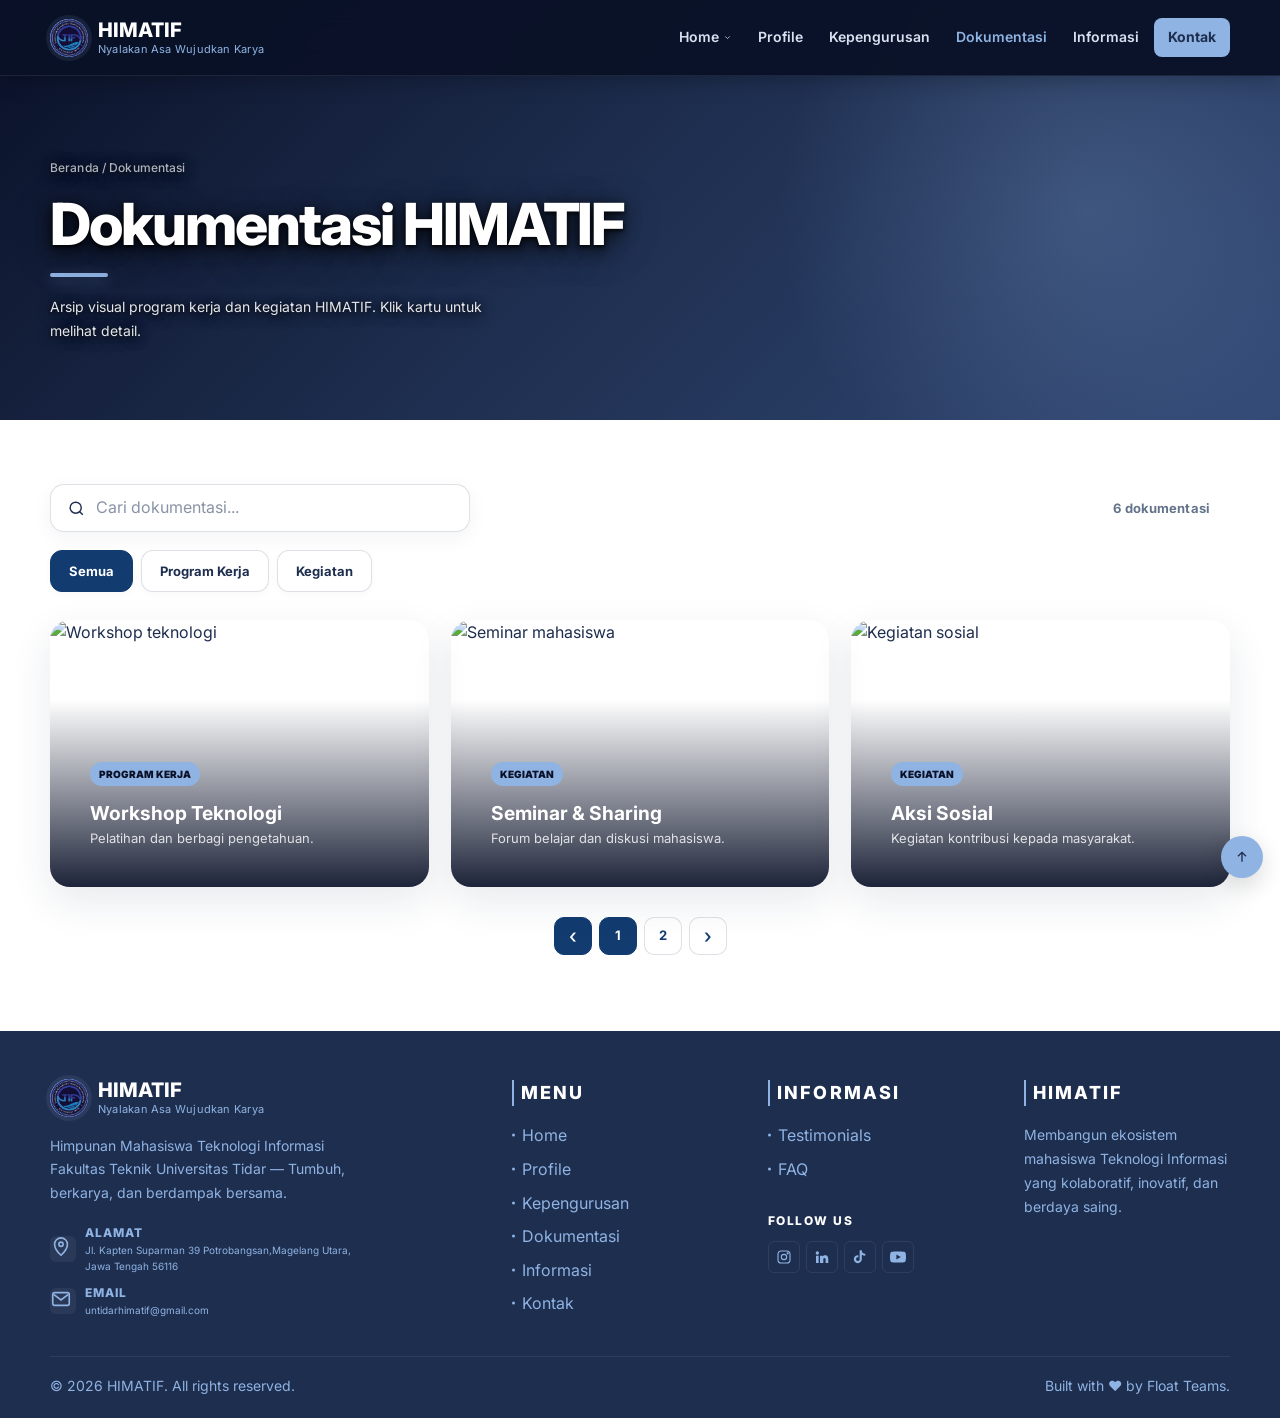
==== commit 56e341a4: "terbaru lagi" ====
--- a/dokumentasi.html
+++ b/dokumentasi.html
@@ -15,6 +15,368 @@
       rel="stylesheet"
     />
     <link rel="stylesheet" href="style aku.css">
+
+<style>
+/* Dokumentasi — pure CSS, tetap memakai style aku.css */
+.documentation-section > .container > input[type="radio"] {
+    position: absolute;
+    opacity: 0;
+    pointer-events: none;
+}
+
+.documentation-tabs {
+    display: flex;
+    justify-content: center;
+    gap: 10px;
+    flex-wrap: wrap;
+    margin-bottom: 34px;
+}
+
+.documentation-tabs label {
+    cursor: pointer;
+    padding: 11px 20px;
+    border: 1px solid rgba(20, 42, 76, .14);
+    border-radius: 999px;
+    font-weight: 700;
+    font-size: 14px;
+    transition: .25s ease;
+    background: #fff;
+}
+
+.documentation-tabs label:hover {
+    transform: translateY(-2px);
+}
+
+#doc-all:checked ~ .documentation-tabs label[for="doc-all"],
+#doc-program:checked ~ .documentation-tabs label[for="doc-program"],
+#doc-kegiatan:checked ~ .documentation-tabs label[for="doc-kegiatan"] {
+    background: #123b70;
+    color: #fff;
+    border-color: #123b70;
+}
+
+#doc-program:checked ~ .documentation-gallery .doc-card.kegiatan,
+#doc-kegiatan:checked ~ .documentation-gallery .doc-card.program {
+    display: none;
+}
+
+.documentation-gallery .doc-card {
+    animation: docFade .35s ease;
+}
+
+@keyframes docFade {
+    from { opacity: 0; transform: translateY(8px); }
+    to { opacity: 1; transform: translateY(0); }
+}
+
+/* Search bar — tanpa JS, hanya tampilan/input */
+.documentation-toolbar {
+    display: flex;
+    align-items: center;
+    justify-content: space-between;
+    gap: 18px;
+    margin-bottom: 22px;
+}
+
+.documentation-search {
+    display: flex;
+    align-items: center;
+    gap: 10px;
+    width: min(420px, 100%);
+    padding: 12px 16px;
+    background: #fff;
+    border: 1px solid rgba(20, 42, 76, .14);
+    border-radius: 14px;
+    box-shadow: 0 8px 24px rgba(20, 42, 76, .06);
+}
+
+.documentation-search svg {
+    width: 19px;
+    height: 19px;
+    flex: 0 0 auto;
+    fill: none;
+    stroke: currentColor;
+    stroke-width: 1.8;
+}
+
+.documentation-search input {
+    width: 100%;
+    border: 0;
+    outline: 0;
+    background: transparent;
+    font: inherit;
+    color: inherit;
+}
+
+.documentation-search input::placeholder {
+    color: #8a94a6;
+}
+
+.documentation-count {
+    font-size: 14px;
+    font-weight: 700;
+    color: #64748b;
+    white-space: nowrap;
+}
+
+/* Pagination pure CSS */
+.documentation-pagination {
+    display: flex;
+    justify-content: center;
+    align-items: center;
+    gap: 8px;
+    margin-top: 34px;
+}
+
+.documentation-pagination label {
+    display: grid;
+    place-items: center;
+    min-width: 40px;
+    height: 40px;
+    padding: 0 10px;
+    border: 1px solid rgba(20, 42, 76, .14);
+    border-radius: 10px;
+    background: #fff;
+    color: #123b70;
+    font-weight: 700;
+    cursor: pointer;
+    transition: .25s ease;
+}
+
+.documentation-pagination label:hover {
+    transform: translateY(-2px);
+    border-color: #123b70;
+}
+
+#doc-page-1:checked ~ .documentation-pagination label[for="doc-page-1"],
+#doc-page-2:checked ~ .documentation-pagination label[for="doc-page-2"] {
+    background: #123b70;
+    color: #fff;
+    border-color: #123b70;
+}
+
+/* 3 kartu per halaman */
+#doc-page-1:checked ~ .documentation-gallery .doc-card:nth-child(n+4),
+#doc-page-2:checked ~ .documentation-gallery .doc-card:nth-child(-n+3) {
+    display: none;
+}
+
+@media (max-width: 600px) {
+    .documentation-tabs {
+        justify-content: flex-start;
+        overflow-x: auto;
+        flex-wrap: nowrap;
+        padding-bottom: 4px;
+    }
+
+    .documentation-tabs label {
+        white-space: nowrap;
+    }
+}
+</style>
+
+<style>
+/* =========================================================
+   DOKUMENTASI UI — DESKTOP + MOBILE POLISH
+   Pure CSS, tanpa JavaScript
+========================================================= */
+.documentation-section {
+    padding-top: clamp(38px, 5vw, 64px);
+    padding-bottom: clamp(48px, 6vw, 76px);
+}
+
+.documentation-section > .container {
+    width: min(1180px, calc(100% - 40px));
+    margin-inline: auto;
+}
+
+.documentation-toolbar {
+    display: grid;
+    grid-template-columns: minmax(280px, 420px) 1fr auto;
+    align-items: center;
+    gap: 20px;
+    margin-bottom: 18px;
+}
+
+.documentation-search {
+    width: 100%;
+    min-height: 48px;
+    box-sizing: border-box;
+    padding: 0 16px;
+    border-radius: 14px;
+    box-shadow: 0 6px 20px rgba(20, 42, 76, .05);
+}
+
+.documentation-search:focus-within {
+    border-color: rgba(18, 59, 112, .42);
+    box-shadow: 0 0 0 4px rgba(18, 59, 112, .08);
+}
+
+.documentation-count {
+    justify-self: end;
+    font-size: 13px;
+    letter-spacing: .01em;
+}
+
+.documentation-tabs {
+    justify-content: flex-start;
+    gap: 8px;
+    margin: 0 0 28px;
+    padding: 0;
+}
+
+.documentation-tabs label {
+    min-height: 42px;
+    display: inline-flex;
+    align-items: center;
+    justify-content: center;
+    box-sizing: border-box;
+    padding: 0 18px;
+    border-radius: 12px;
+    font-size: 13px;
+    white-space: nowrap;
+    background: #fff;
+    box-shadow: 0 2px 8px rgba(20, 42, 76, .03);
+}
+
+.documentation-tabs label:hover {
+    transform: translateY(-1px);
+}
+
+.documentation-gallery {
+    display: grid !important;
+    grid-template-columns: repeat(3, minmax(0, 1fr));
+    gap: 22px;
+    width: 100%;
+}
+
+.documentation-gallery .doc-card {
+    width: 100%;
+    min-width: 0;
+    aspect-ratio: 1.42 / 1;
+    min-height: 0;
+    border-radius: 20px;
+    overflow: hidden;
+}
+
+.documentation-gallery .doc-card img {
+    width: 100%;
+    height: 100%;
+    object-fit: cover;
+}
+
+.documentation-gallery .gallery-info {
+    padding: 20px;
+}
+
+.documentation-gallery .gallery-info h3 {
+    margin: 8px 0 4px;
+    font-size: clamp(17px, 1.5vw, 20px);
+    line-height: 1.2;
+}
+
+.documentation-gallery .gallery-info p {
+    margin: 0;
+    font-size: 13px;
+    line-height: 1.5;
+}
+
+.documentation-pagination {
+    margin-top: 30px;
+    gap: 7px;
+}
+
+.documentation-pagination label {
+    min-width: 38px;
+    height: 38px;
+    border-radius: 10px;
+    font-size: 13px;
+}
+
+.documentation-pagination .page-arrow {
+    font-size: 20px;
+    font-weight: 500;
+}
+
+@media (max-width: 900px) {
+    .documentation-gallery {
+        grid-template-columns: repeat(2, minmax(0, 1fr));
+    }
+
+    .documentation-toolbar {
+        grid-template-columns: minmax(240px, 1fr) auto;
+    }
+}
+
+@media (max-width: 640px) {
+    .documentation-section > .container {
+        width: min(100% - 28px, 560px);
+    }
+
+    .documentation-toolbar {
+        grid-template-columns: 1fr;
+        gap: 10px;
+        margin-bottom: 16px;
+    }
+
+    .documentation-search {
+        min-height: 50px;
+    }
+
+    .documentation-count {
+        justify-self: start;
+        padding-left: 2px;
+    }
+
+    .documentation-tabs {
+        justify-content: flex-start;
+        flex-wrap: nowrap;
+        overflow-x: auto;
+        scrollbar-width: none;
+        margin-bottom: 20px;
+        padding-bottom: 3px;
+    }
+
+    .documentation-tabs::-webkit-scrollbar {
+        display: none;
+    }
+
+    .documentation-tabs label {
+        flex: 0 0 auto;
+        min-height: 40px;
+        padding-inline: 16px;
+    }
+
+    .documentation-gallery {
+        grid-template-columns: 1fr;
+        gap: 16px;
+    }
+
+    .documentation-gallery .doc-card {
+        aspect-ratio: 1.55 / 1;
+        border-radius: 17px;
+    }
+
+    .documentation-gallery .gallery-info {
+        padding: 17px;
+    }
+
+    .documentation-gallery .gallery-info h3 {
+        font-size: 17px;
+    }
+
+    .documentation-gallery .gallery-info p {
+        font-size: 12px;
+    }
+
+    .documentation-pagination {
+        margin-top: 24px;
+    }
+}
+
+
+</style>
+
 </head>
 
 <body id="top">
@@ -107,220 +469,100 @@
 </section>
 
 
-<section class="section">
-
+<section class="section documentation-section">
     <div class="container">
 
-
-        <div class="pill-tabs">
-
-            <a href="dokumentasi.html" class="active">
-                Semua
+        <!-- PURE CSS FILTER -->
+        <input type="radio" name="doc-filter" id="doc-all" checked>
+        <input type="radio" name="doc-filter" id="doc-program">
+        <input type="radio" name="doc-filter" id="doc-kegiatan">
+
+        <input type="radio" name="doc-page" id="doc-page-1" checked>
+        <input type="radio" name="doc-page" id="doc-page-2">
+
+        <div class="documentation-toolbar">
+            <div class="documentation-search">
+                <svg viewBox="0 0 24 24" aria-hidden="true">
+                    <circle cx="11" cy="11" r="7"></circle>
+                    <path d="m20 20-4-4"></path>
+                </svg>
+                <input type="search" placeholder="Cari dokumentasi..." aria-label="Cari dokumentasi">
+            </div>
+
+            <div class="documentation-count">6 dokumentasi</div>
+        </div>
+
+        <div class="pill-tabs documentation-tabs">
+            <label for="doc-all">Semua</label>
+            <label for="doc-program">Program Kerja</label>
+            <label for="doc-kegiatan">Kegiatan</label>
+        </div>
+
+        <div class="gallery documentation-gallery">
+
+            <a href="#workshop" class="gallery-card doc-card program">
+                <img src="C:\Users\nanda\Downloads\masa\nyoba lagi\himatif-web-main\assets\img\Workshop.JPG" alt="Workshop teknologi">
+                <div class="gallery-info">
+                    <span class="tag">PROGRAM KERJA</span>
+                    <h3>Workshop Teknologi</h3>
+                    <p>Pelatihan dan berbagi pengetahuan.</p>
+                </div>
             </a>
 
-            <a href="#program">
-                Program Kerja
+            <a href="#seminar" class="gallery-card doc-card kegiatan">
+                <img src="https://images.unsplash.com/photo-1540575467063-178a50c2df87?auto=format&fit=crop&w=1000&q=85" alt="Seminar mahasiswa">
+                <div class="gallery-info">
+                    <span class="tag">KEGIATAN</span>
+                    <h3>Seminar &amp; Sharing</h3>
+                    <p>Forum belajar dan diskusi mahasiswa.</p>
+                </div>
             </a>
 
-            <a href="#kegiatan">
-                Kegiatan
+            <a href="#sosial" class="gallery-card doc-card kegiatan">
+                <img src="https://images.unsplash.com/photo-1488521787991-ed7bbaae773c?auto=format&amp;fit=crop&amp;w=1000&amp;q=85" alt="Kegiatan sosial">
+                <div class="gallery-info">
+                    <span class="tag">KEGIATAN</span>
+                    <h3>Aksi Sosial</h3>
+                    <p>Kegiatan kontribusi kepada masyarakat.</p>
+                </div>
             </a>
 
-        </div>
-
-
-        <div class="gallery">
-
-
-            <!-- PROGRAM 1 -->
-
-            <a
-                href="#workshop"
-                class="gallery-card"
-            >
-
-                <img
-                    src="https://images.unsplash.com/photo-1511632765486-a01980e01a18?auto=format&fit=crop&w=1000&q=85"
-                    alt="Workshop teknologi"
-                >
-
+            <a href="#gathering" class="gallery-card doc-card program">
+                <img src="https://images.unsplash.com/photo-1523580846011-d3a5bc25702b?auto=format&amp;fit=crop&amp;w=1000&amp;q=85" alt="Campus gathering">
                 <div class="gallery-info">
-
-                    <span class="tag">
-                        PROGRAM KERJA
-                    </span>
-
-                    <h3>
-                        Workshop Teknologi
-                    </h3>
-
-                    <p>
-                        Pelatihan dan berbagi pengetahuan.
-                    </p>
-
-                </div>
-
+                    <span class="tag">PROGRAM KERJA</span>
+                    <h3>Campus Gathering</h3>
+                    <p>Membangun kedekatan antar mahasiswa.</p>
+                </div>
             </a>
 
-
-            <!-- KEGIATAN 1 -->
-
-            <a
-                href="#seminar"
-                class="gallery-card"
-            >
-
-                <img
-                    src="https://images.unsplash.com/photo-1540575467063-178a50c2df87?auto=format&fit=crop&w=1000&q=85"
-                    alt="Seminar mahasiswa"
-                >
-
+            <a href="#rapat" class="gallery-card doc-card kegiatan">
+                <img src="https://images.unsplash.com/photo-1517457373958-b7bdd4587205?auto=format&amp;fit=crop&amp;w=1000&amp;q=85" alt="Rapat organisasi">
                 <div class="gallery-info">
-
-                    <span class="tag">
-                        KEGIATAN
-                    </span>
-
-                    <h3>
-                        Seminar & Sharing
-                    </h3>
-
-                    <p>
-                        Forum belajar dan diskusi mahasiswa.
-                    </p>
-
-                </div>
-
+                    <span class="tag">KEGIATAN</span>
+                    <h3>Rapat &amp; Evaluasi</h3>
+                    <p>Koordinasi dan evaluasi program.</p>
+                </div>
             </a>
 
-
-            <!-- KEGIATAN 2 -->
-
-            <a
-                href="#sosial"
-                class="gallery-card"
-            >
-
-                <img
-                    src="https://images.unsplash.com/photo-1488521787991-ed7bbaae773c?auto=format&fit=crop&w=1000&q=85"
-                    alt="Kegiatan sosial"
-                >
-
+            <a href="#kompetisi" class="gallery-card doc-card program">
+                <img src="https://images.unsplash.com/photo-1505236858219-8359eb29e329?auto=format&amp;fit=crop&amp;w=1000&amp;q=85" alt="Kompetisi teknologi">
                 <div class="gallery-info">
-
-                    <span class="tag">
-                        KEGIATAN
-                    </span>
-
-                    <h3>
-                        Aksi Sosial
-                    </h3>
-
-                    <p>
-                        Kegiatan kontribusi kepada masyarakat.
-                    </p>
-
-                </div>
-
+                    <span class="tag">PROGRAM KERJA</span>
+                    <h3>Kompetisi Teknologi</h3>
+                    <p>Ruang unjuk karya dan prestasi.</p>
+                </div>
             </a>
 
-
-            <!-- PROGRAM 2 -->
-
-            <a
-                href="#gathering"
-                class="gallery-card"
-            >
-
-                <img
-                    src="https://images.unsplash.com/photo-1523580846011-d3a5bc25702b?auto=format&fit=crop&w=1000&q=85"
-                    alt="Campus gathering"
-                >
-
-                <div class="gallery-info">
-
-                    <span class="tag">
-                        PROGRAM KERJA
-                    </span>
-
-                    <h3>
-                        Campus Gathering
-                    </h3>
-
-                    <p>
-                        Membangun kedekatan antar mahasiswa.
-                    </p>
-
-                </div>
-
-            </a>
-
-
-            <!-- KEGIATAN 3 -->
-
-            <a
-                href="#rapat"
-                class="gallery-card"
-            >
-
-                <img
-                    src="https://images.unsplash.com/photo-1517457373958-b7bdd4587205?auto=format&fit=crop&w=1000&q=85"
-                    alt="Rapat organisasi"
-                >
-
-                <div class="gallery-info">
-
-                    <span class="tag">
-                        KEGIATAN
-                    </span>
-
-                    <h3>
-                        Rapat & Evaluasi
-                    </h3>
-
-                    <p>
-                        Koordinasi dan evaluasi program.
-                    </p>
-
-                </div>
-
-            </a>
-
-
-            <!-- PROGRAM 3 -->
-
-            <a
-                href="#kompetisi"
-                class="gallery-card"
-            >
-
-                <img
-                    src="https://images.unsplash.com/photo-1505236858219-8359eb29e329?auto=format&fit=crop&w=1000&q=85"
-                    alt="Kompetisi teknologi"
-                >
-
-                <div class="gallery-info">
-
-                    <span class="tag">
-                        PROGRAM KERJA
-                    </span>
-
-                    <h3>
-                        Kompetisi Teknologi
-                    </h3>
-
-                    <p>
-                        Ruang unjuk karya dan prestasi.
-                    </p>
-
-                </div>
-
-            </a>
-
-        </div>
-
+        </div>
+
+        <div class="documentation-pagination" aria-label="Pagination dokumentasi">
+            <label class="page-arrow" for="doc-page-1" aria-label="Halaman sebelumnya">‹</label>
+            <label class="page-number" for="doc-page-1">1</label>
+            <label class="page-number" for="doc-page-2">2</label>
+            <label class="page-arrow" for="doc-page-2" aria-label="Halaman berikutnya">›</label>
+        </div>
     </div>
-
 </section>
 
 
@@ -333,7 +575,7 @@
     <div class="modal-box">
 
         <a href="#" class="modal-close">
-            Ã—
+            x
         </a>
 
 
@@ -364,7 +606,7 @@
                 <div class="modal-slide">
 
                     <img
-                        src="https://images.unsplash.com/photo-1511632765486-a01980e01a18?auto=format&fit=crop&w=1400&q=85"
+                        src="C:\Users\nanda\Downloads\masa\nyoba lagi\himatif-web-main\assets\img\Workshop.JPG"
                         alt="Workshop"
                     >
 
@@ -436,7 +678,7 @@
     <div class="modal-box">
 
         <a href="#" class="modal-close">
-            Ã—
+            x
         </a>
 
 
@@ -539,7 +781,7 @@
     <div class="modal-box">
 
         <a href="#" class="modal-close">
-            Ã—
+            x
         </a>
 
 
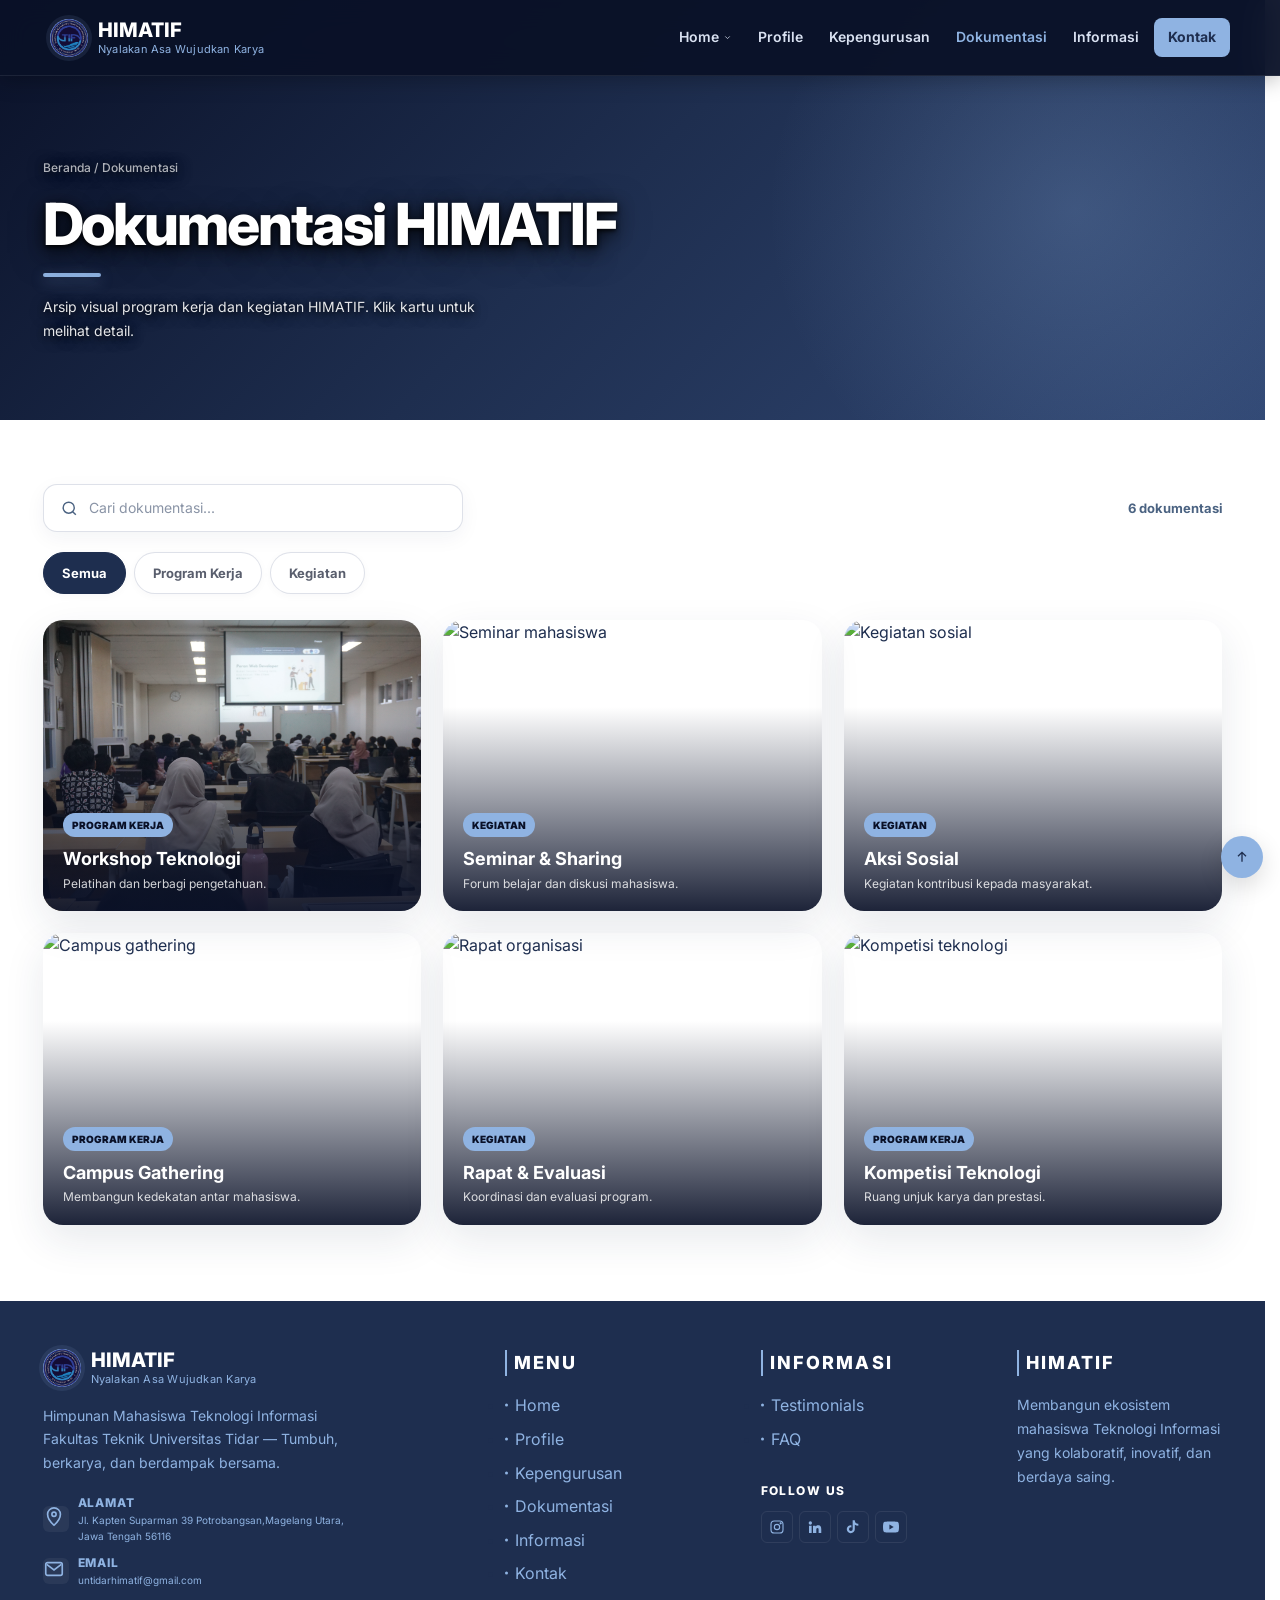
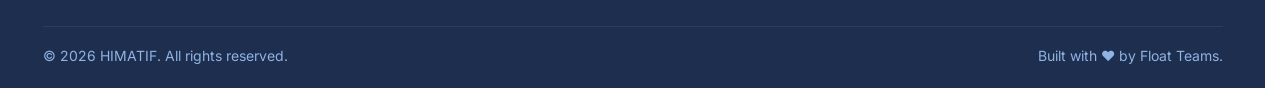
==== commit 23fcd125: "Update department and division counts in index.html; adjust CSS for image styling" ====
--- a/dokumentasi.html
+++ b/dokumentasi.html
@@ -17,65 +17,30 @@
     <link rel="stylesheet" href="style aku.css">
 
 <style>
-/* Dokumentasi — pure CSS, tetap memakai style aku.css */
+/* =========================================================
+   DOKUMENTASI — layout rapi + modal
+   Pure CSS, tanpa JavaScript
+   ========================================================= */
+
+/* ---------- Sembunyikan radio filter ---------- */
 .documentation-section > .container > input[type="radio"] {
     position: absolute;
     opacity: 0;
     pointer-events: none;
 }
 
-.documentation-tabs {
-    display: flex;
-    justify-content: center;
-    gap: 10px;
-    flex-wrap: wrap;
-    margin-bottom: 34px;
-}
-
-.documentation-tabs label {
-    cursor: pointer;
-    padding: 11px 20px;
-    border: 1px solid rgba(20, 42, 76, .14);
-    border-radius: 999px;
-    font-weight: 700;
-    font-size: 14px;
-    transition: .25s ease;
-    background: #fff;
-}
-
-.documentation-tabs label:hover {
-    transform: translateY(-2px);
-}
-
-#doc-all:checked ~ .documentation-tabs label[for="doc-all"],
-#doc-program:checked ~ .documentation-tabs label[for="doc-program"],
-#doc-kegiatan:checked ~ .documentation-tabs label[for="doc-kegiatan"] {
-    background: #123b70;
-    color: #fff;
-    border-color: #123b70;
-}
-
-#doc-program:checked ~ .documentation-gallery .doc-card.kegiatan,
-#doc-kegiatan:checked ~ .documentation-gallery .doc-card.program {
-    display: none;
-}
-
-.documentation-gallery .doc-card {
-    animation: docFade .35s ease;
-}
-
-@keyframes docFade {
-    from { opacity: 0; transform: translateY(8px); }
-    to { opacity: 1; transform: translateY(0); }
-}
-
-/* Search bar — tanpa JS, hanya tampilan/input */
+/* ---------- Section ---------- */
+.documentation-section {
+    padding: clamp(40px, 5vw, 64px) 0 clamp(48px, 6vw, 76px);
+}
+
+/* ---------- Toolbar: search + count ---------- */
 .documentation-toolbar {
     display: flex;
     align-items: center;
     justify-content: space-between;
     gap: 18px;
-    margin-bottom: 22px;
+    margin-bottom: 20px;
 }
 
 .documentation-search {
@@ -83,11 +48,18 @@
     align-items: center;
     gap: 10px;
     width: min(420px, 100%);
-    padding: 12px 16px;
+    min-height: 48px;
+    padding: 0 16px;
     background: #fff;
-    border: 1px solid rgba(20, 42, 76, .14);
+    border: 1px solid var(--line);
     border-radius: 14px;
-    box-shadow: 0 8px 24px rgba(20, 42, 76, .06);
+    box-shadow: 0 6px 20px rgba(20, 42, 76, .05);
+    transition: border-color .2s ease, box-shadow .2s ease;
+}
+
+.documentation-search:focus-within {
+    border-color: rgba(49, 72, 116, .45);
+    box-shadow: 0 0 0 4px rgba(49, 72, 116, .1);
 }
 
 .documentation-search svg {
@@ -97,6 +69,7 @@
     fill: none;
     stroke: currentColor;
     stroke-width: 1.8;
+    color: var(--muted);
 }
 
 .documentation-search input {
@@ -105,7 +78,8 @@
     outline: 0;
     background: transparent;
     font: inherit;
-    color: inherit;
+    font-size: 14px;
+    color: var(--text);
 }
 
 .documentation-search input::placeholder {
@@ -113,236 +87,184 @@
 }
 
 .documentation-count {
-    font-size: 14px;
+    font-size: 13px;
     font-weight: 700;
-    color: #64748b;
+    color: var(--muted);
     white-space: nowrap;
 }
 
-/* Pagination pure CSS */
-.documentation-pagination {
+/* Jumlah ikut filter yang aktif */
+.documentation-count .count {
+    display: none;
+}
+
+#doc-all:checked ~ .documentation-toolbar .count-all,
+#doc-program:checked ~ .documentation-toolbar .count-program,
+#doc-kegiatan:checked ~ .documentation-toolbar .count-kegiatan {
+    display: inline;
+}
+
+/* ---------- Tab filter ---------- */
+.documentation-tabs {
     display: flex;
-    justify-content: center;
-    align-items: center;
+    justify-content: flex-start;
+    flex-wrap: wrap;
     gap: 8px;
-    margin-top: 34px;
-}
-
-.documentation-pagination label {
-    display: grid;
-    place-items: center;
-    min-width: 40px;
-    height: 40px;
-    padding: 0 10px;
-    border: 1px solid rgba(20, 42, 76, .14);
-    border-radius: 10px;
-    background: #fff;
-    color: #123b70;
-    font-weight: 700;
-    cursor: pointer;
-    transition: .25s ease;
-}
-
-.documentation-pagination label:hover {
-    transform: translateY(-2px);
-    border-color: #123b70;
-}
-
-#doc-page-1:checked ~ .documentation-pagination label[for="doc-page-1"],
-#doc-page-2:checked ~ .documentation-pagination label[for="doc-page-2"] {
-    background: #123b70;
-    color: #fff;
-    border-color: #123b70;
-}
-
-/* 3 kartu per halaman */
-#doc-page-1:checked ~ .documentation-gallery .doc-card:nth-child(n+4),
-#doc-page-2:checked ~ .documentation-gallery .doc-card:nth-child(-n+3) {
-    display: none;
-}
-
-@media (max-width: 600px) {
-    .documentation-tabs {
-        justify-content: flex-start;
-        overflow-x: auto;
-        flex-wrap: nowrap;
-        padding-bottom: 4px;
-    }
-
-    .documentation-tabs label {
-        white-space: nowrap;
-    }
-}
-</style>
-
-<style>
-/* =========================================================
-   DOKUMENTASI UI — DESKTOP + MOBILE POLISH
-   Pure CSS, tanpa JavaScript
-========================================================= */
-.documentation-section {
-    padding-top: clamp(38px, 5vw, 64px);
-    padding-bottom: clamp(48px, 6vw, 76px);
-}
-
-.documentation-section > .container {
-    width: min(1180px, calc(100% - 40px));
-    margin-inline: auto;
-}
-
-.documentation-toolbar {
-    display: grid;
-    grid-template-columns: minmax(280px, 420px) 1fr auto;
-    align-items: center;
-    gap: 20px;
-    margin-bottom: 18px;
-}
-
-.documentation-search {
-    width: 100%;
-    min-height: 48px;
-    box-sizing: border-box;
-    padding: 0 16px;
-    border-radius: 14px;
-    box-shadow: 0 6px 20px rgba(20, 42, 76, .05);
-}
-
-.documentation-search:focus-within {
-    border-color: rgba(18, 59, 112, .42);
-    box-shadow: 0 0 0 4px rgba(18, 59, 112, .08);
-}
-
-.documentation-count {
-    justify-self: end;
-    font-size: 13px;
-    letter-spacing: .01em;
-}
-
-.documentation-tabs {
-    justify-content: flex-start;
-    gap: 8px;
-    margin: 0 0 28px;
-    padding: 0;
+    margin: 0 0 26px;
 }
 
 .documentation-tabs label {
-    min-height: 42px;
     display: inline-flex;
     align-items: center;
-    justify-content: center;
-    box-sizing: border-box;
+    min-height: 42px;
     padding: 0 18px;
-    border-radius: 12px;
+    border: 1px solid var(--line);
+    border-radius: 999px;
+    background: #fff;
+    color: rgba(10, 17, 40, .68);
     font-size: 13px;
+    font-weight: 700;
     white-space: nowrap;
-    background: #fff;
+    cursor: pointer;
     box-shadow: 0 2px 8px rgba(20, 42, 76, .03);
+    transition: .25s ease;
 }
 
 .documentation-tabs label:hover {
-    transform: translateY(-1px);
-}
-
+    transform: translateY(-2px);
+    border-color: var(--navy);
+}
+
+#doc-all:checked ~ .documentation-tabs label[for="doc-all"],
+#doc-program:checked ~ .documentation-tabs label[for="doc-program"],
+#doc-kegiatan:checked ~ .documentation-tabs label[for="doc-kegiatan"] {
+    background: var(--navy);
+    border-color: var(--navy);
+    color: #fff;
+}
+
+/* ---------- Gallery ---------- */
 .documentation-gallery {
-    display: grid !important;
+    display: grid;
     grid-template-columns: repeat(3, minmax(0, 1fr));
     gap: 22px;
-    width: 100%;
 }
 
 .documentation-gallery .doc-card {
-    width: 100%;
-    min-width: 0;
-    aspect-ratio: 1.42 / 1;
     min-height: 0;
-    border-radius: 20px;
+    aspect-ratio: 1.3 / 1;
+    animation: docFade .35s ease;
+    transition: transform .3s ease, box-shadow .3s ease;
+}
+
+.documentation-gallery .doc-card:hover {
+    transform: translateY(-5px);
+    box-shadow: 0 20px 45px rgba(30, 46, 79, .18);
+}
+
+.documentation-gallery .gallery-info p {
+    display: -webkit-box;
+    -webkit-line-clamp: 2;
+    -webkit-box-orient: vertical;
     overflow: hidden;
 }
 
-.documentation-gallery .doc-card img {
-    width: 100%;
-    height: 100%;
-    object-fit: cover;
-}
-
-.documentation-gallery .gallery-info {
-    padding: 20px;
-}
-
-.documentation-gallery .gallery-info h3 {
-    margin: 8px 0 4px;
-    font-size: clamp(17px, 1.5vw, 20px);
-    line-height: 1.2;
-}
-
-.documentation-gallery .gallery-info p {
+/* Cincin fokus keyboard pada kartu */
+.documentation-gallery .doc-card:has(.modal-toggle:focus-visible) {
+    outline: 3px solid var(--blue);
+    outline-offset: 3px;
+}
+
+/* Sembunyikan kartu sesuai filter */
+#doc-program:checked ~ .documentation-gallery .doc-card.kegiatan,
+#doc-kegiatan:checked ~ .documentation-gallery .doc-card.program {
+    display: none;
+}
+
+@keyframes docFade {
+    from { opacity: 0; transform: translateY(8px); }
+    to { opacity: 1; transform: translateY(0); }
+}
+
+/* ---------- Toggle modal (checkbox di dalam kartu) ---------- */
+.modal-toggle {
+    position: absolute;
+    top: 12px;
+    left: 12px;
+    width: 1px;
+    height: 1px;
     margin: 0;
-    font-size: 13px;
-    line-height: 1.5;
-}
-
-.documentation-pagination {
-    margin-top: 30px;
-    gap: 7px;
-}
-
-.documentation-pagination label {
-    min-width: 38px;
-    height: 38px;
-    border-radius: 10px;
-    font-size: 13px;
-}
-
-.documentation-pagination .page-arrow {
-    font-size: 20px;
-    font-weight: 500;
-}
-
-@media (max-width: 900px) {
+    padding: 0;
+    border: 0;
+    opacity: 0;
+    overflow: hidden;
+    pointer-events: none;
+}
+
+/* ---------- Modal: buka / tutup ---------- */
+body:has(#t-workshop:checked) #modal-workshop,
+body:has(#t-seminar:checked) #modal-seminar,
+body:has(#t-sosial:checked) #modal-sosial,
+body:has(#t-gathering:checked) #modal-gathering,
+body:has(#t-rapat:checked) #modal-rapat,
+body:has(#t-kompetisi:checked) #modal-kompetisi {
+    display: flex;
+}
+
+/* Kunci scroll background saat modal terbuka */
+html {
+    scrollbar-gutter: stable;
+}
+
+html:has(.modal-toggle:checked),
+body:has(.modal-toggle:checked) {
+    overflow: hidden;
+}
+
+.modal-backdrop {
+    position: absolute;
+    inset: 0;
+    cursor: pointer;
+}
+
+.modal-box {
+    z-index: 1;
+}
+
+.modal-close {
+    cursor: pointer;
+}
+
+/* ---------- Responsive ---------- */
+@media (max-width: 1024px) {
     .documentation-gallery {
         grid-template-columns: repeat(2, minmax(0, 1fr));
+        gap: 18px;
     }
+}
+
+@media (max-width: 640px) {
+    .documentation-section {
+        padding-top: 34px;
+        padding-bottom: 54px;
+    }
 
     .documentation-toolbar {
-        grid-template-columns: minmax(240px, 1fr) auto;
-    }
-}
-
-@media (max-width: 640px) {
-    .documentation-section > .container {
-        width: min(100% - 28px, 560px);
-    }
-
-    .documentation-toolbar {
-        grid-template-columns: 1fr;
-        gap: 10px;
+        flex-direction: column;
+        align-items: stretch;
+        gap: 12px;
         margin-bottom: 16px;
     }
 
     .documentation-search {
-        min-height: 50px;
+        width: 100%;
     }
 
-    .documentation-count {
-        justify-self: start;
-        padding-left: 2px;
+    .documentation-tabs {
+        margin-bottom: 20px;
     }
 
-    .documentation-tabs {
-        justify-content: flex-start;
-        flex-wrap: nowrap;
-        overflow-x: auto;
-        scrollbar-width: none;
-        margin-bottom: 20px;
-        padding-bottom: 3px;
-    }
-
-    .documentation-tabs::-webkit-scrollbar {
-        display: none;
-    }
-
     .documentation-tabs label {
-        flex: 0 0 auto;
         min-height: 40px;
         padding-inline: 16px;
     }
@@ -353,28 +275,10 @@
     }
 
     .documentation-gallery .doc-card {
-        aspect-ratio: 1.55 / 1;
+        aspect-ratio: 1.5 / 1;
         border-radius: 17px;
     }
-
-    .documentation-gallery .gallery-info {
-        padding: 17px;
-    }
-
-    .documentation-gallery .gallery-info h3 {
-        font-size: 17px;
-    }
-
-    .documentation-gallery .gallery-info p {
-        font-size: 12px;
-    }
-
-    .documentation-pagination {
-        margin-top: 24px;
-    }
-}
-
-
+}
 </style>
 
 </head>
@@ -477,9 +381,6 @@
         <input type="radio" name="doc-filter" id="doc-program">
         <input type="radio" name="doc-filter" id="doc-kegiatan">
 
-        <input type="radio" name="doc-page" id="doc-page-1" checked>
-        <input type="radio" name="doc-page" id="doc-page-2">
-
         <div class="documentation-toolbar">
             <div class="documentation-search">
                 <svg viewBox="0 0 24 24" aria-hidden="true">
@@ -489,79 +390,83 @@
                 <input type="search" placeholder="Cari dokumentasi..." aria-label="Cari dokumentasi">
             </div>
 
-            <div class="documentation-count">6 dokumentasi</div>
-        </div>
-
-        <div class="pill-tabs documentation-tabs">
+            <div class="documentation-count">
+                <span class="count count-all">6 dokumentasi</span>
+                <span class="count count-program">3 dokumentasi</span>
+                <span class="count count-kegiatan">3 dokumentasi</span>
+            </div>
+        </div>
+
+        <div class="documentation-tabs">
             <label for="doc-all">Semua</label>
             <label for="doc-program">Program Kerja</label>
             <label for="doc-kegiatan">Kegiatan</label>
         </div>
 
-        <div class="gallery documentation-gallery">
-
-            <a href="#workshop" class="gallery-card doc-card program">
-                <img src="C:\Users\nanda\Downloads\masa\nyoba lagi\himatif-web-main\assets\img\Workshop.JPG" alt="Workshop teknologi">
+        <div class="documentation-gallery">
+
+            <label class="gallery-card doc-card program">
+                <input type="checkbox" class="modal-toggle" id="t-workshop">
+                <img src="assets/img/Workshop.JPG" alt="Workshop teknologi">
                 <div class="gallery-info">
                     <span class="tag">PROGRAM KERJA</span>
                     <h3>Workshop Teknologi</h3>
                     <p>Pelatihan dan berbagi pengetahuan.</p>
                 </div>
-            </a>
-
-            <a href="#seminar" class="gallery-card doc-card kegiatan">
-                <img src="https://images.unsplash.com/photo-1540575467063-178a50c2df87?auto=format&fit=crop&w=1000&q=85" alt="Seminar mahasiswa">
+            </label>
+
+            <label class="gallery-card doc-card kegiatan">
+                <input type="checkbox" class="modal-toggle" id="t-seminar">
+                <img src="https://images.unsplash.com/photo-1540575467063-178a50c2df87?auto=format&amp;fit=crop&amp;w=1000&amp;q=85" alt="Seminar mahasiswa">
                 <div class="gallery-info">
                     <span class="tag">KEGIATAN</span>
                     <h3>Seminar &amp; Sharing</h3>
                     <p>Forum belajar dan diskusi mahasiswa.</p>
                 </div>
-            </a>
-
-            <a href="#sosial" class="gallery-card doc-card kegiatan">
+            </label>
+
+            <label class="gallery-card doc-card kegiatan">
+                <input type="checkbox" class="modal-toggle" id="t-sosial">
                 <img src="https://images.unsplash.com/photo-1488521787991-ed7bbaae773c?auto=format&amp;fit=crop&amp;w=1000&amp;q=85" alt="Kegiatan sosial">
                 <div class="gallery-info">
                     <span class="tag">KEGIATAN</span>
                     <h3>Aksi Sosial</h3>
                     <p>Kegiatan kontribusi kepada masyarakat.</p>
                 </div>
-            </a>
-
-            <a href="#gathering" class="gallery-card doc-card program">
+            </label>
+
+            <label class="gallery-card doc-card program">
+                <input type="checkbox" class="modal-toggle" id="t-gathering">
                 <img src="https://images.unsplash.com/photo-1523580846011-d3a5bc25702b?auto=format&amp;fit=crop&amp;w=1000&amp;q=85" alt="Campus gathering">
                 <div class="gallery-info">
                     <span class="tag">PROGRAM KERJA</span>
                     <h3>Campus Gathering</h3>
                     <p>Membangun kedekatan antar mahasiswa.</p>
                 </div>
-            </a>
-
-            <a href="#rapat" class="gallery-card doc-card kegiatan">
+            </label>
+
+            <label class="gallery-card doc-card kegiatan">
+                <input type="checkbox" class="modal-toggle" id="t-rapat">
                 <img src="https://images.unsplash.com/photo-1517457373958-b7bdd4587205?auto=format&amp;fit=crop&amp;w=1000&amp;q=85" alt="Rapat organisasi">
                 <div class="gallery-info">
                     <span class="tag">KEGIATAN</span>
                     <h3>Rapat &amp; Evaluasi</h3>
                     <p>Koordinasi dan evaluasi program.</p>
                 </div>
-            </a>
-
-            <a href="#kompetisi" class="gallery-card doc-card program">
+            </label>
+
+            <label class="gallery-card doc-card program">
+                <input type="checkbox" class="modal-toggle" id="t-kompetisi">
                 <img src="https://images.unsplash.com/photo-1505236858219-8359eb29e329?auto=format&amp;fit=crop&amp;w=1000&amp;q=85" alt="Kompetisi teknologi">
                 <div class="gallery-info">
                     <span class="tag">PROGRAM KERJA</span>
                     <h3>Kompetisi Teknologi</h3>
                     <p>Ruang unjuk karya dan prestasi.</p>
                 </div>
-            </a>
-
-        </div>
-
-        <div class="documentation-pagination" aria-label="Pagination dokumentasi">
-            <label class="page-arrow" for="doc-page-1" aria-label="Halaman sebelumnya">‹</label>
-            <label class="page-number" for="doc-page-1">1</label>
-            <label class="page-number" for="doc-page-2">2</label>
-            <label class="page-arrow" for="doc-page-2" aria-label="Halaman berikutnya">›</label>
-        </div>
+            </label>
+
+        </div>
+
     </div>
 </section>
 
@@ -570,91 +475,49 @@
      MODAL WORKSHOP
 ========================= -->
 
-<div id="workshop" class="modal">
+<div id="modal-workshop" class="modal">
+
+    <label for="t-workshop" class="modal-backdrop" aria-label="Tutup"></label>
 
     <div class="modal-box">
 
-        <a href="#" class="modal-close">
-            x
-        </a>
-
+        <label for="t-workshop" class="modal-close" aria-label="Tutup"></label>
 
         <div class="modal-gallery">
 
-            <input
-                type="radio"
-                name="workshop"
-                id="workshop-1"
-                checked
-            >
-
-            <input
-                type="radio"
-                name="workshop"
-                id="workshop-2"
-            >
-
-            <input
-                type="radio"
-                name="workshop"
-                id="workshop-3"
-            >
-
+            <input type="radio" name="workshop" id="workshop-1" checked>
+            <input type="radio" name="workshop" id="workshop-2">
+            <input type="radio" name="workshop" id="workshop-3">
 
             <div class="modal-track">
 
                 <div class="modal-slide">
-
-                    <img
-                        src="C:\Users\nanda\Downloads\masa\nyoba lagi\himatif-web-main\assets\img\Workshop.JPG"
-                        alt="Workshop"
-                    >
-
-                </div>
-
-
-                <div class="modal-slide">
-
-                    <img
-                        src="https://images.unsplash.com/photo-1524178232363-1fb2b075b655?auto=format&fit=crop&w=1400&q=85"
-                        alt="Pelatihan"
-                    >
-
-                </div>
-
-
-                <div class="modal-slide">
-
-                    <img
-                        src="https://images.unsplash.com/photo-1517048676732-d65bc937f952?auto=format&fit=crop&w=1400&q=85"
-                        alt="Diskusi"
-                    >
-
-                </div>
-
-            </div>
-
+                    <img src="assets/img/Workshop.JPG" alt="Workshop">
+                </div>
+
+                <div class="modal-slide">
+                    <img src="https://images.unsplash.com/photo-1524178232363-1fb2b075b655?auto=format&amp;fit=crop&amp;w=1400&amp;q=85" alt="Pelatihan">
+                </div>
+
+                <div class="modal-slide">
+                    <img src="https://images.unsplash.com/photo-1517048676732-d65bc937f952?auto=format&amp;fit=crop&amp;w=1400&amp;q=85" alt="Diskusi">
+                </div>
+
+            </div>
 
             <div class="modal-nav">
-
                 <label for="workshop-1"></label>
                 <label for="workshop-2"></label>
                 <label for="workshop-3"></label>
-
-            </div>
-
-        </div>
-
+            </div>
+
+        </div>
 
         <div class="modal-content">
 
-            <span class="tag">
-                PROGRAM KERJA
-            </span>
-
-            <h2>
-                Workshop Teknologi
-            </h2>
+            <span class="tag">PROGRAM KERJA</span>
+
+            <h2>Workshop Teknologi</h2>
 
             <p>
                 Program pengembangan kemampuan mahasiswa
@@ -673,91 +536,49 @@
      MODAL SEMINAR
 ========================= -->
 
-<div id="seminar" class="modal">
+<div id="modal-seminar" class="modal">
+
+    <label for="t-seminar" class="modal-backdrop" aria-label="Tutup"></label>
 
     <div class="modal-box">
 
-        <a href="#" class="modal-close">
-            x
-        </a>
-
+        <label for="t-seminar" class="modal-close" aria-label="Tutup"></label>
 
         <div class="modal-gallery">
 
-            <input
-                type="radio"
-                name="seminar"
-                id="seminar-1"
-                checked
-            >
-
-            <input
-                type="radio"
-                name="seminar"
-                id="seminar-2"
-            >
-
-            <input
-                type="radio"
-                name="seminar"
-                id="seminar-3"
-            >
-
+            <input type="radio" name="seminar" id="seminar-1" checked>
+            <input type="radio" name="seminar" id="seminar-2">
+            <input type="radio" name="seminar" id="seminar-3">
 
             <div class="modal-track">
 
                 <div class="modal-slide">
-
-                    <img
-                        src="https://images.unsplash.com/photo-1540575467063-178a50c2df87?auto=format&fit=crop&w=1400&q=85"
-                        alt="Seminar"
-                    >
-
-                </div>
-
-
-                <div class="modal-slide">
-
-                    <img
-                        src="https://images.unsplash.com/photo-1505373877841-8d25f7d46678?auto=format&fit=crop&w=1400&q=85"
-                        alt="Seminar kedua"
-                    >
-
-                </div>
-
-
-                <div class="modal-slide">
-
-                    <img
-                        src="https://images.unsplash.com/photo-1521737711867-e3b97375f902?auto=format&fit=crop&w=1400&q=85"
-                        alt="Diskusi"
-                    >
-
-                </div>
-
-            </div>
-
+                    <img src="assets/img/Sosialisasi Gemastik.png" alt="Seminar">
+                </div>
+
+                <div class="modal-slide">
+                    <img src="https://images.unsplash.com/photo-1505373877841-8d25f7d46678?auto=format&amp;fit=crop&amp;w=1400&amp;q=85" alt="Seminar kedua">
+                </div>
+
+                <div class="modal-slide">
+                    <img src="https://images.unsplash.com/photo-1521737711867-e3b97375f902?auto=format&amp;fit=crop&amp;w=1400&amp;q=85" alt="Diskusi">
+                </div>
+
+            </div>
 
             <div class="modal-nav">
-
                 <label for="seminar-1"></label>
                 <label for="seminar-2"></label>
                 <label for="seminar-3"></label>
-
-            </div>
-
-        </div>
-
+            </div>
+
+        </div>
 
         <div class="modal-content">
 
-            <span class="tag">
-                KEGIATAN
-            </span>
-
-            <h2>
-                Seminar & Sharing
-            </h2>
+            <span class="tag">KEGIATAN</span>
+
+            <h2>Seminar &amp; Sharing</h2>
 
             <p>
                 Forum berbagi pengalaman dan wawasan
@@ -776,96 +597,237 @@
      MODAL SOSIAL
 ========================= -->
 
-<div id="sosial" class="modal">
+<div id="modal-sosial" class="modal">
+
+    <label for="t-sosial" class="modal-backdrop" aria-label="Tutup"></label>
 
     <div class="modal-box">
 
-        <a href="#" class="modal-close">
-            x
-        </a>
-
+        <label for="t-sosial" class="modal-close" aria-label="Tutup"></label>
 
         <div class="modal-gallery">
 
-            <input
-                type="radio"
-                name="sosial"
-                id="sosial-1"
-                checked
-            >
-
-            <input
-                type="radio"
-                name="sosial"
-                id="sosial-2"
-            >
-
-            <input
-                type="radio"
-                name="sosial"
-                id="sosial-3"
-            >
-
+            <input type="radio" name="sosial" id="sosial-1" checked>
+            <input type="radio" name="sosial" id="sosial-2">
+            <input type="radio" name="sosial" id="sosial-3">
 
             <div class="modal-track">
 
                 <div class="modal-slide">
-
-                    <img
-                        src="https://images.unsplash.com/photo-1488521787991-ed7bbaae773c?auto=format&fit=crop&w=1400&q=85"
-                        alt="Aksi sosial"
-                    >
-
-                </div>
-
-
-                <div class="modal-slide">
-
-                    <img
-                        src="https://images.unsplash.com/photo-1559027615-cd4628902d4a?auto=format&fit=crop&w=1400&q=85"
-                        alt="Kegiatan sosial"
-                    >
-
-                </div>
-
-
-                <div class="modal-slide">
-
-                    <img
-                        src="https://images.unsplash.com/photo-1469571486292-0ba58a3f068b?auto=format&fit=crop&w=1400&q=85"
-                        alt="Relawan"
-                    >
-
-                </div>
-
-            </div>
-
+                    <img src="https://images.unsplash.com/photo-1488521787991-ed7bbaae773c?auto=format&amp;fit=crop&amp;w=1400&amp;q=85" alt="Aksi sosial">
+                </div>
+
+                <div class="modal-slide">
+                    <img src="https://images.unsplash.com/photo-1559027615-cd4628902d4a?auto=format&amp;fit=crop&amp;w=1400&amp;q=85" alt="Kegiatan sosial">
+                </div>
+
+                <div class="modal-slide">
+                    <img src="https://images.unsplash.com/photo-1469571486292-0ba58a3f068b?auto=format&amp;fit=crop&amp;w=1400&amp;q=85" alt="Relawan">
+                </div>
+
+            </div>
 
             <div class="modal-nav">
-
                 <label for="sosial-1"></label>
                 <label for="sosial-2"></label>
                 <label for="sosial-3"></label>
-
-            </div>
-
-        </div>
-
+            </div>
+
+        </div>
 
         <div class="modal-content">
 
-            <span class="tag">
-                KEGIATAN
-            </span>
-
-            <h2>
-                Aksi Sosial
-            </h2>
+            <span class="tag">KEGIATAN</span>
+
+            <h2>Aksi Sosial</h2>
 
             <p>
                 Kegiatan sosial yang mengajak mahasiswa
                 berkontribusi melalui edukasi, bantuan,
                 dan interaksi dengan masyarakat.
+            </p>
+
+        </div>
+
+    </div>
+
+</div>
+
+
+<!-- =========================
+     MODAL GATHERING
+========================= -->
+
+<div id="modal-gathering" class="modal">
+
+    <label for="t-gathering" class="modal-backdrop" aria-label="Tutup"></label>
+
+    <div class="modal-box">
+
+        <label for="t-gathering" class="modal-close" aria-label="Tutup"></label>
+
+        <div class="modal-gallery">
+
+            <input type="radio" name="gathering" id="gathering-1" checked>
+            <input type="radio" name="gathering" id="gathering-2">
+            <input type="radio" name="gathering" id="gathering-3">
+
+            <div class="modal-track">
+
+                <div class="modal-slide">
+                    <img src="https://images.unsplash.com/photo-1523580846011-d3a5bc25702b?auto=format&amp;fit=crop&amp;w=1400&amp;q=85" alt="Campus gathering">
+                </div>
+
+                <div class="modal-slide">
+                    <img src="https://images.unsplash.com/photo-1529156069898-49953e39b3ac?auto=format&amp;fit=crop&amp;w=1400&amp;q=85" alt="Kebersamaan mahasiswa">
+                </div>
+
+                <div class="modal-slide">
+                    <img src="https://images.unsplash.com/photo-1511632765486-a01980e01a18?auto=format&amp;fit=crop&amp;w=1400&amp;q=85" alt="Kegiatan bersama">
+                </div>
+
+            </div>
+
+            <div class="modal-nav">
+                <label for="gathering-1"></label>
+                <label for="gathering-2"></label>
+                <label for="gathering-3"></label>
+            </div>
+
+        </div>
+
+        <div class="modal-content">
+
+            <span class="tag">PROGRAM KERJA</span>
+
+            <h2>Campus Gathering</h2>
+
+            <p>
+                Kegiatan santai mempererat silaturahmi
+                antarmahasiswa Teknologi Informasi melalui
+                permainan dan sesi kebersamaan.
+            </p>
+
+        </div>
+
+    </div>
+
+</div>
+
+
+<!-- =========================
+     MODAL RAPAT
+========================= -->
+
+<div id="modal-rapat" class="modal">
+
+    <label for="t-rapat" class="modal-backdrop" aria-label="Tutup"></label>
+
+    <div class="modal-box">
+
+        <label for="t-rapat" class="modal-close" aria-label="Tutup"></label>
+
+        <div class="modal-gallery">
+
+            <input type="radio" name="rapat" id="rapat-1" checked>
+            <input type="radio" name="rapat" id="rapat-2">
+            <input type="radio" name="rapat" id="rapat-3">
+
+            <div class="modal-track">
+
+                <div class="modal-slide">
+                    <img src="https://images.unsplash.com/photo-1517457373958-b7bdd4587205?auto=format&amp;fit=crop&amp;w=1400&amp;q=85" alt="Rapat organisasi">
+                </div>
+
+                <div class="modal-slide">
+                    <img src="https://images.unsplash.com/photo-1552664730-d307ca884978?auto=format&amp;fit=crop&amp;w=1400&amp;q=85" alt="Diskusi tim">
+                </div>
+
+                <div class="modal-slide">
+                    <img src="https://images.unsplash.com/photo-1531482615713-2afd69097998?auto=format&amp;fit=crop&amp;w=1400&amp;q=85" alt="Penyusunan program">
+                </div>
+
+            </div>
+
+            <div class="modal-nav">
+                <label for="rapat-1"></label>
+                <label for="rapat-2"></label>
+                <label for="rapat-3"></label>
+            </div>
+
+        </div>
+
+        <div class="modal-content">
+
+            <span class="tag">KEGIATAN</span>
+
+            <h2>Rapat &amp; Evaluasi</h2>
+
+            <p>
+                Koordinasi internal pengurus untuk menyusun
+                program, mengevaluasi progres, dan menyamakan
+                arah organisasi.
+            </p>
+
+        </div>
+
+    </div>
+
+</div>
+
+
+<!-- =========================
+     MODAL KOMPETISI
+========================= -->
+
+<div id="modal-kompetisi" class="modal">
+
+    <label for="t-kompetisi" class="modal-backdrop" aria-label="Tutup"></label>
+
+    <div class="modal-box">
+
+        <label for="t-kompetisi" class="modal-close" aria-label="Tutup"></label>
+
+        <div class="modal-gallery">
+
+            <input type="radio" name="kompetisi" id="kompetisi-1" checked>
+            <input type="radio" name="kompetisi" id="kompetisi-2">
+            <input type="radio" name="kompetisi" id="kompetisi-3">
+
+            <div class="modal-track">
+
+                <div class="modal-slide">
+                    <img src="https://images.unsplash.com/photo-1505236858219-8359eb29e329?auto=format&amp;fit=crop&amp;w=1400&amp;q=85" alt="Kompetisi teknologi">
+                </div>
+
+                <div class="modal-slide">
+                    <img src="https://images.unsplash.com/photo-1461749280684-dccba630e2f6?auto=format&amp;fit=crop&amp;w=1400&amp;q=85" alt="Pemrograman">
+                </div>
+
+                <div class="modal-slide">
+                    <img src="https://images.unsplash.com/photo-1550751827-4bd374c3f58b?auto=format&amp;fit=crop&amp;w=1400&amp;q=85" alt="Keamanan teknologi">
+                </div>
+
+            </div>
+
+            <div class="modal-nav">
+                <label for="kompetisi-1"></label>
+                <label for="kompetisi-2"></label>
+                <label for="kompetisi-3"></label>
+            </div>
+
+        </div>
+
+        <div class="modal-content">
+
+            <span class="tag">PROGRAM KERJA</span>
+
+            <h2>Kompetisi Teknologi</h2>
+
+            <p>
+                Wadah mahasiswa mengasah kemampuan dan
+                mengukir prestasi di berbagai lomba
+                teknologi tingkat nasional.
             </p>
 
         </div>
@@ -1068,4 +1030,3 @@
 
 </body>
 </html>
-
--- a/style aku.css
+++ b/style aku.css
@@ -1,61 +1,60 @@
-@import url('https://fonts.googleapis.com/css2?family=DM+Sans:wght@400;500;600;700&family=Inter:wght@400;500;600;700;800&family=Playfair+Display:ital,wght@1,600;1,700&display=swap');
+@import url("https://fonts.googleapis.com/css2?family=DM+Sans:wght@400;500;600;700&family=Inter:wght@400;500;600;700;800&family=Playfair+Display:ital,wght@1,600;1,700&display=swap");
 
 /* =====================================================
    ROOT
 ===================================================== */
 
 :root {
-    /* Style.css core tokens */
-    --navy-950: #1e2e4f;
-    --navy-900: #1e2e4f;
-    --navy-850: #314874;
-    --navy-800: #314874;
-
-    --teal-900: #1e2e4f;
-    --teal-800: #314874;
-    --teal-700: #314874;
-    --teal-600: #8fb3e2;
-
-    --amber: #8fb3e2;
-    --amber-light: #d9e1f1;
-    --amber-dark: #314874;
-
-    /* Theme colors */
-    --navy: #1e2e4f;
-    --blue: #314874;
-    --blue-light: #8fb3e2;
-    --cyan: #8fb3e2;
-
-    --white: #ffffff;
-    --text: #1e2e4f;
-    --text-dark: #0f172a;
-    --muted: #4b6382;
-    --muted-2: #8fb3e2;
-
-    --bg: #FFFFFF;
-
-    --line: rgba(49, 72, 116, .16);
-
-    --border: rgba(255, 255, 255, 0.09);
-    --glass: rgba(255, 255, 255, 0.045);
-    --glass-strong: rgba(255, 255, 255, 0.075);
-
-    --radius-sm: 8px;
-    --radius-md: 14px;
-    --radius-lg: 20px;
-    --radius-xl: 28px;
-
-    --shadow-sm: 0 8px 24px rgba(0, 0, 0, 0.14);
-    --shadow-md: 0 18px 50px rgba(0, 0, 0, 0.2);
-    --shadow-lg: 0 30px 80px rgba(0, 0, 0, 0.28);
-    --shadow: 0 15px 40px rgba(30, 46, 79, .10);
-
-    /* CONTAINER SAMA PERSIS DENGAN INDEX.HTML (1180px) */
-    --container: 1180px;
-    --nav-height: 76px;
-    --transition: 250ms ease;
-}
-
+  /* Style.css core tokens */
+  --navy-950: #1e2e4f;
+  --navy-900: #1e2e4f;
+  --navy-850: #314874;
+  --navy-800: #314874;
+
+  --teal-900: #1e2e4f;
+  --teal-800: #314874;
+  --teal-700: #314874;
+  --teal-600: #8fb3e2;
+
+  --amber: #8fb3e2;
+  --amber-light: #d9e1f1;
+  --amber-dark: #314874;
+
+  /* Theme colors */
+  --navy: #1e2e4f;
+  --blue: #314874;
+  --blue-light: #8fb3e2;
+  --cyan: #8fb3e2;
+
+  --white: #ffffff;
+  --text: #1e2e4f;
+  --text-dark: #0f172a;
+  --muted: #4b6382;
+  --muted-2: #8fb3e2;
+
+  --bg: #ffffff;
+
+  --line: rgba(49, 72, 116, 0.16);
+
+  --border: rgba(255, 255, 255, 0.09);
+  --glass: rgba(255, 255, 255, 0.045);
+  --glass-strong: rgba(255, 255, 255, 0.075);
+
+  --radius-sm: 8px;
+  --radius-md: 14px;
+  --radius-lg: 20px;
+  --radius-xl: 28px;
+
+  --shadow-sm: 0 8px 24px rgba(0, 0, 0, 0.14);
+  --shadow-md: 0 18px 50px rgba(0, 0, 0, 0.2);
+  --shadow-lg: 0 30px 80px rgba(0, 0, 0, 0.28);
+  --shadow: 0 15px 40px rgba(30, 46, 79, 0.1);
+
+  /* CONTAINER SAMA PERSIS DENGAN INDEX.HTML (1180px) */
+  --container: 1180px;
+  --nav-height: 76px;
+  --transition: 250ms ease;
+}
 
 /* =====================================================
    RESET & TYPOGRAPHY (Identik dengan index.html / style.css)
@@ -64,48 +63,46 @@
 *,
 *::before,
 *::after {
-    margin: 0;
-    padding: 0;
-    box-sizing: border-box;
+  margin: 0;
+  padding: 0;
+  box-sizing: border-box;
 }
 
 html {
-    scroll-behavior: smooth;
-    scroll-padding-top: 90px;
+  scroll-behavior: smooth;
+  scroll-padding-top: 90px;
 }
 
 body {
-    min-width: 320px;
-    font-family: "Inter", sans-serif;
-    background: var(--bg);
-    color: var(--text);
-    line-height: 1.6;
-    overflow-x: hidden;
-}
-
+  min-width: 320px;
+  font-family: "Inter", sans-serif;
+  background: var(--bg);
+  color: var(--text);
+  line-height: 1.6;
+  overflow-x: hidden;
+}
 
 img {
-    width: 100%;
-    display: block;
-    object-fit: cover;
+  width: 100%;
+  display: block;
+  object-fit: cover;
 }
 
 a {
-    text-decoration: none;
-    color: inherit;
+  text-decoration: none;
+  color: inherit;
 }
 
 button,
 input,
 textarea {
-    font-family: inherit;
+  font-family: inherit;
 }
 
 .container {
-    width: min(var(--container), calc(100% - 48px));
-    margin-inline: auto;
-}
-
+  width: min(var(--container), calc(100% - 48px));
+  margin-inline: auto;
+}
 
 /* =========================================================
    NAVBAR (Identik 100% dengan index.html & style.css)
@@ -332,516 +329,491 @@
   gap: 4px;
 }
 .site-header .nav-links a {
-  color: #FFFFFF;
+  color: #ffffff;
   font-size: 13px;
   font-weight: 600;
   padding: 9px 12px;
   border-radius: 9px;
-  transition: .2s;
+  transition: 0.2s;
 }
 .site-header .nav-links a:hover,
 .site-header .nav-links a.active {
-  background: rgba(255, 255, 255, .14);
+  background: rgba(255, 255, 255, 0.14);
 }
 .site-header .nav-links .contact {
   background: var(--amber);
-  color: #0A1128;
+  color: #0a1128;
 }
 
 .mobile-note {
   display: none;
 }
-
 
 /* =====================================================
    BUTTON
 ===================================================== */
 
 .btn {
-    display: inline-flex;
-
-    align-items: center;
-    justify-content: center;
-
-    padding: 12px 18px;
-
-    border-radius: 11px;
-
-    font-size: 13px;
-    font-weight: 700;
-
-    transition: .25s;
+  display: inline-flex;
+
+  align-items: center;
+  justify-content: center;
+
+  padding: 12px 18px;
+
+  border-radius: 11px;
+
+  font-size: 13px;
+  font-weight: 700;
+
+  transition: 0.25s;
 }
 
 .btn:hover {
-    transform: translateY(-2px);
+  transform: translateY(-2px);
 }
 
 .btn.light {
-    background: white;
-    color: var(--blue);
+  background: white;
+  color: var(--blue);
 }
 
 .btn.ghost {
-    color: white;
-
-    border: 1px solid rgba(255, 255, 255, .4);
-}
-
+  color: white;
+
+  border: 1px solid rgba(255, 255, 255, 0.4);
+}
 
 /* =====================================================
    HERO
 ===================================================== */
 
 .hero {
-    --h-blue: #314874;
-    --h-deep: #8fb3e2;
-    --h-amber: #0A1128;
-
-    position: relative;
-
-    overflow: hidden;
-
-    color: #fff;
-
-    background:
-        linear-gradient(135deg,
-            #0A1128,
-            #8fb3e2);
-
-    padding:
-        clamp(2rem, 5vw, 3.25rem) 0 clamp(2.25rem, 5vw, 3.75rem);
+  --h-blue: #314874;
+  --h-deep: #8fb3e2;
+  --h-amber: #0a1128;
+
+  position: relative;
+
+  overflow: hidden;
+
+  color: #fff;
+
+  background: linear-gradient(135deg, #0a1128, #8fb3e2);
+
+  padding: clamp(2rem, 5vw, 3.25rem) 0 clamp(2.25rem, 5vw, 3.75rem);
 }
 
 .hero-grid {
-    position: absolute;
-    inset: 0;
-
-    background-image:
-        linear-gradient(rgba(255, 255, 255, .08) 1px,
-            transparent 1px),
-        linear-gradient(90deg,
-            rgba(255, 255, 255, .08) 1px,
-            transparent 1px);
-
-    background-size: 56px 56px;
-
-    -webkit-mask-image:
-        linear-gradient(105deg,
-            #000 20%,
-            transparent 75%);
-
-    mask-image:
-        linear-gradient(105deg,
-            #000 20%,
-            transparent 75%);
+  position: absolute;
+  inset: 0;
+
+  background-image:
+    linear-gradient(rgba(255, 255, 255, 0.08) 1px, transparent 1px),
+    linear-gradient(90deg, rgba(255, 255, 255, 0.08) 1px, transparent 1px);
+
+  background-size: 56px 56px;
+
+  -webkit-mask-image: linear-gradient(105deg, #000 20%, transparent 75%);
+
+  mask-image: linear-gradient(105deg, #000 20%, transparent 75%);
 }
 
 .hero-inner {
-    position: relative;
-
-    z-index: 2;
-
-    display: grid;
-
-    grid-template-columns: 1.1fr .9fr;
-
-    gap: clamp(1.5rem, 4vw, 3rem);
-
-    align-items: center;
+  position: relative;
+
+  z-index: 2;
+
+  display: grid;
+
+  grid-template-columns: 1.1fr 0.9fr;
+
+  gap: clamp(1.5rem, 4vw, 3rem);
+
+  align-items: center;
 }
 
 .eyebrow {
-    display: inline-block;
-
-    margin-bottom: 10px;
-
-    color: var(--cyan);
-
-    font-size: 11px;
-    font-weight: 800;
-
-    letter-spacing: .08em;
-
-    text-transform: uppercase;
+  display: inline-block;
+
+  margin-bottom: 10px;
+
+  color: var(--cyan);
+
+  font-size: 11px;
+  font-weight: 800;
+
+  letter-spacing: 0.08em;
+
+  text-transform: uppercase;
 }
 
 .gradient-text {
-    color: var(--cyan);
+  color: var(--cyan);
 }
 
 .hero .eyebrow {
-    margin-bottom: .75rem;
-
-    padding: .25rem .8rem;
-
-    border: 1px solid rgba(255, 255, 255, .35);
-
-    border-radius: 999px;
-
-    color: #fff;
-
-    font-size: .9rem;
-    font-weight: 500;
-
-    letter-spacing: 0;
-
-    text-transform: none;
+  margin-bottom: 0.75rem;
+
+  padding: 0.25rem 0.8rem;
+
+  border: 1px solid rgba(255, 255, 255, 0.35);
+
+  border-radius: 999px;
+
+  color: #fff;
+
+  font-size: 0.9rem;
+  font-weight: 500;
+
+  letter-spacing: 0;
+
+  text-transform: none;
 }
 
 .hero h1 {
-    max-width: none;
-
-    margin-bottom: 1rem;
-
-    font-size: clamp(2.4rem, 5.5vw, 4.25rem);
-
-    line-height: .95;
-
-    font-weight: 800;
-
-    letter-spacing: -.035em;
+  max-width: none;
+
+  margin-bottom: 1rem;
+
+  font-size: clamp(2.4rem, 5.5vw, 4.25rem);
+
+  line-height: 0.95;
+
+  font-weight: 800;
+
+  letter-spacing: -0.035em;
 }
 
 .hero p {
-    max-width: 32rem;
-
-    margin: 0 0 1.5rem;
-
-    color: rgba(255, 255, 255, .85);
-
-    font-size: 1.02rem;
-
-    line-height: 1.55;
+  max-width: 32rem;
+
+  margin: 0 0 1.5rem;
+
+  color: rgba(255, 255, 255, 0.85);
+
+  font-size: 1.02rem;
+
+  line-height: 1.55;
 }
 
 .hero-actions {
-    display: flex;
-
-    flex-wrap: wrap;
-
-    gap: .75rem;
+  display: flex;
+
+  flex-wrap: wrap;
+
+  gap: 0.75rem;
 }
 
 .hero .btn {
-    padding: .7rem 1.35rem;
-
-    border-radius: 999px;
-
-    font-size: .95rem;
+  padding: 0.7rem 1.35rem;
+
+  border-radius: 999px;
+
+  font-size: 0.95rem;
 }
 
 .hero .btn.light {
-    background: var(--h-amber);
-
-    color: #bfc5ff;
+  background: var(--h-amber);
+
+  color: #bfc5ff;
 }
 
 .hero .btn.ghost {
-    border: 2px solid rgba(255, 255, 255, .5);
-
-    color: #fff;
+  border: 2px solid rgba(255, 255, 255, 0.5);
+
+  color: #fff;
 }
 
 .hero .btn.ghost:hover {
-    background: #fff;
-
-    color: var(--h-blue);
+  background: #fff;
+
+  color: var(--h-blue);
 }
 
 .hero .btn:focus-visible,
 .hero-track:focus-visible {
-    outline: 3px solid var(--h-amber);
-    outline-offset: 3px;
-}
-
+  outline: 3px solid var(--h-amber);
+  outline-offset: 3px;
+}
 
 /* =====================================================
    HERO VISUAL
 ===================================================== */
 
 .hero-visual {
-    position: relative;
-
-    width: 100%;
+  position: relative;
+
+  width: 100%;
 }
 
 .hero-visual::before {
-    content: "";
-
-    position: absolute;
-
-    right: -12px;
-    bottom: -12px;
-
-    width: 75%;
-    height: 75%;
-
-    border-radius: 28px;
-
-    background: var(--h-amber);
-
-    z-index: 0;
-
-    pointer-events: none;
+  content: "";
+
+  position: absolute;
+
+  right: -12px;
+  bottom: -12px;
+
+  width: 75%;
+  height: 75%;
+
+  border-radius: 28px;
+
+  background: var(--h-amber);
+
+  z-index: 0;
+
+  pointer-events: none;
 }
 
 .hero-radio {
-    position: absolute;
-
-    opacity: 0;
-
-    pointer-events: none;
-
-    width: 0;
-    height: 0;
-
-    margin: 0;
+  position: absolute;
+
+  opacity: 0;
+
+  pointer-events: none;
+
+  width: 0;
+  height: 0;
+
+  margin: 0;
 }
 
 .hero-carousel-card {
-    position: relative;
-
-    z-index: 1;
-
-    border-radius: 26px;
-
-    overflow: hidden;
-
-    background: #0A1128;
-
-    box-shadow:
-        0 30px 60px -20px rgba(10, 12, 80, .65),
-        0 0 0 1px rgba(255, 255, 255, .12);
+  position: relative;
+
+  z-index: 1;
+
+  border-radius: 26px;
+
+  overflow: hidden;
+
+  background: #0a1128;
+
+  box-shadow:
+    0 30px 60px -20px rgba(10, 12, 80, 0.65),
+    0 0 0 1px rgba(255, 255, 255, 0.12);
 }
 
 .hero-track-container {
-    position: relative;
-
-    width: 100%;
-
-    overflow: hidden;
+  position: relative;
+
+  width: 100%;
+
+  overflow: hidden;
 }
 
 .hero-track {
-    display: flex;
-
-    width: 100%;
-
-    transition:
-        transform .65s cubic-bezier(.22, 1, .36, 1);
-
-    will-change: transform;
-}
-
+  display: flex;
+
+  width: 100%;
+
+  transition: transform 0.65s cubic-bezier(0.22, 1, 0.36, 1);
+
+  will-change: transform;
+}
 
 /* =====================================================
    HERO AUTOPLAY
 ===================================================== */
 
 @keyframes heroAutoplay {
-
-    0%,
-    28% {
-        transform: translateX(0);
-    }
-
-    33.3%,
-    61.3% {
-        transform: translateX(-100%);
-    }
-
-    66.6%,
-    94.6% {
-        transform: translateX(-200%);
-    }
-
-    100% {
-        transform: translateX(-300%);
-    }
+  0%,
+  28% {
+    transform: translateX(0);
+  }
+
+  33.3%,
+  61.3% {
+    transform: translateX(-100%);
+  }
+
+  66.6%,
+  94.6% {
+    transform: translateX(-200%);
+  }
+
+  100% {
+    transform: translateX(-300%);
+  }
 }
 
 .hero-visual:has(#hero-slide-auto:checked) .hero-track {
-    animation:
-        heroAutoplay 14s infinite cubic-bezier(.25, 1, .5, 1);
+  animation: heroAutoplay 14s infinite cubic-bezier(0.25, 1, 0.5, 1);
 }
 
 .hero-visual:has(#hero-slide-auto:checked):hover .hero-track {
-    animation-play-state: paused;
+  animation-play-state: paused;
 }
 
 .hero-visual:has(#hero-slide-1:checked) .hero-track {
-    animation: none;
-
-    transform: translateX(0);
+  animation: none;
+
+  transform: translateX(0);
 }
 
 .hero-visual:has(#hero-slide-2:checked) .hero-track {
-    animation: none;
-
-    transform: translateX(-100%);
+  animation: none;
+
+  transform: translateX(-100%);
 }
 
 .hero-visual:has(#hero-slide-3:checked) .hero-track {
-    animation: none;
-
-    transform: translateX(-200%);
+  animation: none;
+
+  transform: translateX(-200%);
 }
 
 .hero-slide {
-    position: relative;
-
-    flex: 0 0 100%;
-
-    min-width: 100%;
-
-    aspect-ratio: 16 / 10;
-
-    background: var(--h-deep);
-
-    overflow: hidden;
+  position: relative;
+
+  flex: 0 0 100%;
+
+  min-width: 100%;
+
+  aspect-ratio: 16 / 10;
+
+  background: var(--h-deep);
+
+  overflow: hidden;
 }
 
 .hero-slide img {
-    width: 100%;
-    height: 100%;
-
-    object-fit: cover;
-
-    display: block;
+  width: 100%;
+  height: 100%;
+
+  object-fit: cover;
+
+  display: block;
 }
 
 .hero .caption {
-    position: absolute;
-
-    inset: auto 0 0 0;
-
-    display: flex;
-
-    flex-direction: column;
-
-    padding:
-        3.5rem 130px 1.35rem 1.5rem;
-
-    background:
-        linear-gradient(to top,
-            rgba(10, 12, 60, .94) 0%,
-            rgba(10, 12, 60, .65) 55%,
-            transparent 100%);
-
-    pointer-events: none;
-
-    z-index: 2;
+  position: absolute;
+
+  inset: auto 0 0 0;
+
+  display: flex;
+
+  flex-direction: column;
+
+  padding: 3.5rem 130px 1.35rem 1.5rem;
+
+  background: linear-gradient(
+    to top,
+    rgba(10, 12, 60, 0.94) 0%,
+    rgba(10, 12, 60, 0.65) 55%,
+    transparent 100%
+  );
+
+  pointer-events: none;
+
+  z-index: 2;
 }
 
 .caption strong {
-    font-size: 1.15rem;
-
-    font-weight: 700;
-
-    color: #FFFFFF;
-
-    line-height: 1.25;
+  font-size: 1.15rem;
+
+  font-weight: 700;
+
+  color: #ffffff;
+
+  line-height: 1.25;
 }
 
 .caption span {
-    color: rgba(255, 255, 255, .85);
-
-    font-size: .9rem;
-
-    margin-top: 4px;
-}
-
+  color: rgba(255, 255, 255, 0.85);
+
+  font-size: 0.9rem;
+
+  margin-top: 4px;
+}
 
 /* =====================================================
    HERO CAROUSEL NAV
 ===================================================== */
 
 .hero-carousel-nav {
-    position: absolute;
-
-    bottom: 14px;
-    right: 14px;
-
-    z-index: 10;
-
-    display: inline-flex;
-
-    align-items: center;
-
-    gap: 8px;
-
-    padding: 5px 8px;
-
-    background: rgba(10, 17, 40, .78);
-
-    backdrop-filter: blur(12px);
-
-    -webkit-backdrop-filter: blur(12px);
-
-    border: 1px solid rgba(255, 255, 255, .22);
-
-    border-radius: 999px;
-
-    box-shadow:
-        0 8px 24px rgba(0, 0, 0, .4);
+  position: absolute;
+
+  bottom: 14px;
+  right: 14px;
+
+  z-index: 10;
+
+  display: inline-flex;
+
+  align-items: center;
+
+  gap: 8px;
+
+  padding: 5px 8px;
+
+  background: rgba(10, 17, 40, 0.78);
+
+  backdrop-filter: blur(12px);
+
+  -webkit-backdrop-filter: blur(12px);
+
+  border: 1px solid rgba(255, 255, 255, 0.22);
+
+  border-radius: 999px;
+
+  box-shadow: 0 8px 24px rgba(0, 0, 0, 0.4);
 }
 
 .carousel-arrow-group {
-    display: flex;
-
-    align-items: center;
+  display: flex;
+
+  align-items: center;
 }
 
 .carousel-nav-btn {
-    width: 32px;
-    height: 32px;
-
-    border-radius: 50%;
-
-    border:
-        1px solid rgba(255, 255, 255, .35);
-
-    background:
-        rgba(255, 255, 255, .12);
-
-    color: #FFFFFF;
-
-    font-size: 16px;
-
-    font-weight: 700;
-
-    font-family: inherit;
-
-    display: none;
-
-    place-items: center;
-
-    cursor: pointer;
-
-    line-height: 1;
-
-    user-select: none;
-
-    -webkit-user-select: none;
-
-    transition: all .2s ease;
+  width: 32px;
+  height: 32px;
+
+  border-radius: 50%;
+
+  border: 1px solid rgba(255, 255, 255, 0.35);
+
+  background: rgba(255, 255, 255, 0.12);
+
+  color: #ffffff;
+
+  font-size: 16px;
+
+  font-weight: 700;
+
+  font-family: inherit;
+
+  display: none;
+
+  place-items: center;
+
+  cursor: pointer;
+
+  line-height: 1;
+
+  user-select: none;
+
+  -webkit-user-select: none;
+
+  transition: all 0.2s ease;
 }
 
 .carousel-nav-btn:hover {
-    background: var(--cyan);
-
-    border-color: var(--cyan);
-
-    color: #0A1128;
-
-    transform: scale(1.1);
+  background: var(--cyan);
+
+  border-color: var(--cyan);
+
+  color: #0a1128;
+
+  transform: scale(1.1);
 }
 
 .carousel-nav-btn:active {
-    transform: scale(.95);
-}
-
+  transform: scale(0.95);
+}
 
 /* =====================================================
    HERO NAVIGATION DINAMIS
@@ -851,437 +823,413 @@
 .hero-visual:has(#hero-slide-auto:checked) .next-btn.to-2,
 .hero-visual:has(#hero-slide-1:checked) .prev-btn.to-3,
 .hero-visual:has(#hero-slide-1:checked) .next-btn.to-2 {
-    display: grid;
+  display: grid;
 }
 
 .hero-visual:has(#hero-slide-2:checked) .prev-btn.to-1,
 .hero-visual:has(#hero-slide-2:checked) .next-btn.to-3 {
-    display: grid;
+  display: grid;
 }
 
 .hero-visual:has(#hero-slide-3:checked) .prev-btn.to-2,
 .hero-visual:has(#hero-slide-3:checked) .next-btn.to-1 {
-    display: grid;
+  display: grid;
 }
 
 .carousel-indicators {
-    display: flex;
-
-    align-items: center;
-
-    gap: 6px;
-
-    padding: 0 4px;
+  display: flex;
+
+  align-items: center;
+
+  gap: 6px;
+
+  padding: 0 4px;
 }
 
 .carousel-dot {
-    display: block;
-
-    width: 8px;
-    height: 8px;
-
-    border-radius: 50%;
-
-    border: none;
-
-    background:
-        rgba(255, 255, 255, .38);
-
-    cursor: pointer;
-
-    transition:
-        all .3s cubic-bezier(.22, 1, .36, 1);
-
-    padding: 0;
+  display: block;
+
+  width: 8px;
+  height: 8px;
+
+  border-radius: 50%;
+
+  border: none;
+
+  background: rgba(255, 255, 255, 0.38);
+
+  cursor: pointer;
+
+  transition: all 0.3s cubic-bezier(0.22, 1, 0.36, 1);
+
+  padding: 0;
 }
 
 .carousel-dot:hover {
-    background:
-        rgba(255, 255, 255, .75);
-}
-
+  background: rgba(255, 255, 255, 0.75);
+}
 
 /* =====================================================
    ACTIVE DOT
 ===================================================== */
 
 .hero-visual:has(#hero-slide-1:checked) .dot-1 {
-    width: 22px;
-
-    border-radius: 999px;
-
-    background: var(--cyan);
+  width: 22px;
+
+  border-radius: 999px;
+
+  background: var(--cyan);
 }
 
 .hero-visual:has(#hero-slide-2:checked) .dot-2 {
-    width: 22px;
-
-    border-radius: 999px;
-
-    background: var(--cyan);
+  width: 22px;
+
+  border-radius: 999px;
+
+  background: var(--cyan);
 }
 
 .hero-visual:has(#hero-slide-3:checked) .dot-3 {
-    width: 22px;
-
-    border-radius: 999px;
-
-    background: var(--cyan);
-}
-
+  width: 22px;
+
+  border-radius: 999px;
+
+  background: var(--cyan);
+}
 
 /* =====================================================
    AUTOPLAY DOT
 ===================================================== */
 
 @keyframes dotActive1 {
-
-    0%,
-    28% {
-        width: 22px;
-
-        border-radius: 999px;
-
-        background: var(--cyan);
-    }
-
-    33.3%,
-    100% {
-        width: 8px;
-
-        border-radius: 50%;
-
-        background:
-            rgba(255, 255, 255, .38);
-    }
+  0%,
+  28% {
+    width: 22px;
+
+    border-radius: 999px;
+
+    background: var(--cyan);
+  }
+
+  33.3%,
+  100% {
+    width: 8px;
+
+    border-radius: 50%;
+
+    background: rgba(255, 255, 255, 0.38);
+  }
 }
 
 @keyframes dotActive2 {
-
-    0%,
-    28% {
-        width: 8px;
-
-        border-radius: 50%;
-
-        background:
-            rgba(255, 255, 255, .38);
-    }
-
-    33.3%,
-    61.3% {
-        width: 22px;
-
-        border-radius: 999px;
-
-        background: var(--cyan);
-    }
-
-    66.6%,
-    100% {
-        width: 8px;
-
-        border-radius: 50%;
-
-        background:
-            rgba(255, 255, 255, .38);
-    }
+  0%,
+  28% {
+    width: 8px;
+
+    border-radius: 50%;
+
+    background: rgba(255, 255, 255, 0.38);
+  }
+
+  33.3%,
+  61.3% {
+    width: 22px;
+
+    border-radius: 999px;
+
+    background: var(--cyan);
+  }
+
+  66.6%,
+  100% {
+    width: 8px;
+
+    border-radius: 50%;
+
+    background: rgba(255, 255, 255, 0.38);
+  }
 }
 
 @keyframes dotActive3 {
-
-    0%,
-    61.3% {
-        width: 8px;
-
-        border-radius: 50%;
-
-        background:
-            rgba(255, 255, 255, .38);
-    }
-
-    66.6%,
-    94.6% {
-        width: 22px;
-
-        border-radius: 999px;
-
-        background: var(--cyan);
-    }
-
-    100% {
-        width: 8px;
-
-        border-radius: 50%;
-
-        background:
-            rgba(255, 255, 255, .38);
-    }
+  0%,
+  61.3% {
+    width: 8px;
+
+    border-radius: 50%;
+
+    background: rgba(255, 255, 255, 0.38);
+  }
+
+  66.6%,
+  94.6% {
+    width: 22px;
+
+    border-radius: 999px;
+
+    background: var(--cyan);
+  }
+
+  100% {
+    width: 8px;
+
+    border-radius: 50%;
+
+    background: rgba(255, 255, 255, 0.38);
+  }
 }
 
 .hero-visual:has(#hero-slide-auto:checked) .dot-1 {
-    animation:
-        dotActive1 14s infinite cubic-bezier(.25, 1, .5, 1);
+  animation: dotActive1 14s infinite cubic-bezier(0.25, 1, 0.5, 1);
 }
 
 .hero-visual:has(#hero-slide-auto:checked) .dot-2 {
-    animation:
-        dotActive2 14s infinite cubic-bezier(.25, 1, .5, 1);
+  animation: dotActive2 14s infinite cubic-bezier(0.25, 1, 0.5, 1);
 }
 
 .hero-visual:has(#hero-slide-auto:checked) .dot-3 {
-    animation:
-        dotActive3 14s infinite cubic-bezier(.25, 1, .5, 1);
+  animation: dotActive3 14s infinite cubic-bezier(0.25, 1, 0.5, 1);
 }
 
 .hero-visual:has(#hero-slide-auto:checked):hover .carousel-dot {
-    animation-play-state: paused;
-}
-
+  animation-play-state: paused;
+}
 
 /* =====================================================
    HERO ANIMATION
 ===================================================== */
 
 @keyframes heroRise {
-
-    from {
-        opacity: 0;
-        transform: translateY(24px);
-    }
-
-    to {
-        opacity: 1;
-        transform: none;
-    }
-}
-
-.hero-inner>div:first-child>* {
-    animation:
-        heroRise .7s cubic-bezier(.2, .7, .2, 1) both;
-}
-
-.hero-inner>div:first-child>*:nth-child(2) {
-    animation-delay: .1s;
-}
-
-.hero-inner>div:first-child>*:nth-child(3) {
-    animation-delay: .2s;
-}
-
-.hero-inner>div:first-child>*:nth-child(4) {
-    animation-delay: .3s;
-}
-
+  from {
+    opacity: 0;
+    transform: translateY(24px);
+  }
+
+  to {
+    opacity: 1;
+    transform: none;
+  }
+}
+
+.hero-inner > div:first-child > * {
+  animation: heroRise 0.7s cubic-bezier(0.2, 0.7, 0.2, 1) both;
+}
+
+.hero-inner > div:first-child > *:nth-child(2) {
+  animation-delay: 0.1s;
+}
+
+.hero-inner > div:first-child > *:nth-child(3) {
+  animation-delay: 0.2s;
+}
+
+.hero-inner > div:first-child > *:nth-child(4) {
+  animation-delay: 0.3s;
+}
 
 /* =====================================================
    SECTION
 ===================================================== */
 
 .section {
-    padding: 90px 0;
+  padding: 90px 0;
 }
 
 .section.alt {
-    background: rgba(143, 179, 226, .10);
+  background: rgba(143, 179, 226, 0.1);
 }
 
 .section-head {
-    max-width: 720px;
-
-    margin: 0 auto 40px;
-
-    text-align: center;
+  max-width: 720px;
+
+  margin: 0 auto 40px;
+
+  text-align: center;
 }
 
 .title {
-    font-size: clamp(30px, 4vw, 46px);
-
-    line-height: 1.15;
-
-    font-weight: 800;
+  font-size: clamp(30px, 4vw, 46px);
+
+  line-height: 1.15;
+
+  font-weight: 800;
 }
 
 .lead {
-    margin-top: 14px;
-
-    color: var(--muted);
-
-    font-size: 14px;
-}
-
+  margin-top: 14px;
+
+  color: var(--muted);
+
+  font-size: 14px;
+}
 
 /* =====================================================
    CARD
 ===================================================== */
 
 .cards {
-    display: grid;
-
-    grid-template-columns:
-        repeat(3, 1fr);
-
-    gap: 22px;
+  display: grid;
+
+  grid-template-columns: repeat(3, 1fr);
+
+  gap: 22px;
 }
 
 .card {
-    overflow: hidden;
-
-    background: white;
-
-    border:
-        1px solid var(--line);
-
-    border-radius: 18px;
-
-    box-shadow:
-        0 8px 25px rgba(10, 17, 40, .06);
-
-    transition: .25s;
+  overflow: hidden;
+
+  background: white;
+
+  border: 1px solid var(--line);
+
+  border-radius: 18px;
+
+  box-shadow: 0 8px 25px rgba(10, 17, 40, 0.06);
+
+  transition: 0.25s;
 }
 
 .card:hover {
-    transform: translateY(-6px);
-
-    box-shadow: var(--shadow);
+  transform: translateY(-6px);
+
+  box-shadow: var(--shadow);
 }
 
 .card-img {
-    height: 490px;
+  height: 490px;
 }
 
 .card-body {
-    padding: 20px;
+  padding: 20px;
 }
 
 .card-body h3 {
-    margin-bottom: 8px;
-
-    font-size: 18px;
+  margin-bottom: 8px;
+
+  font-size: 18px;
 }
 
 .card-body p {
-    color: var(--muted);
-
-    font-size: 13px;
+  color: var(--muted);
+
+  font-size: 13px;
 }
 
 .meta {
-    display: flex;
-
-    gap: 8px;
-
-    flex-wrap: wrap;
-
-    margin-bottom: 9px;
-
-    color: #8fb3e2;
-
-    font-size: 11px;
-
-    font-weight: 800;
+  display: flex;
+
+  gap: 8px;
+
+  flex-wrap: wrap;
+
+  margin-bottom: 9px;
+
+  color: #8fb3e2;
+
+  font-size: 11px;
+
+  font-weight: 800;
 }
 
 .meta span {
-    padding: 4px 8px;
-
-    border-radius: 999px;
-
-    background:
-        rgba(143, 179, 226, .14);
+  padding: 4px 8px;
+
+  border-radius: 999px;
+
+  background: rgba(143, 179, 226, 0.14);
 }
 
 .link {
-    display: inline-flex;
-
-    margin-top: 14px;
-
-    color: #314874;
-
-    font-size: 13px;
-
-    font-weight: 800;
-}
-
-
-
+  display: inline-flex;
+
+  margin-top: 14px;
+
+  color: #314874;
+
+  font-size: 13px;
+
+  font-weight: 800;
+}
 
 /* =====================================================
    VISION CARD
 ===================================================== */
 
 .vision-card {
-    display: flex;
-    align-items: center;
-    gap: 28px;
-
-    padding: 36px 40px;
-    margin-bottom: 48px;
-
-    background: linear-gradient(135deg, #0A1128 0%, #1e2e4f 60%, #314874 100%);
-    border-radius: 20px;
-    border: 1px solid rgba(143, 179, 226, 0.2);
-    box-shadow: 0 20px 60px rgba(10, 17, 40, 0.18);
-
-    position: relative;
-    overflow: hidden;
+  display: flex;
+  align-items: center;
+  gap: 28px;
+
+  padding: 36px 40px;
+  margin-bottom: 48px;
+
+  background: linear-gradient(135deg, #0a1128 0%, #1e2e4f 60%, #314874 100%);
+  border-radius: 20px;
+  border: 1px solid rgba(143, 179, 226, 0.2);
+  box-shadow: 0 20px 60px rgba(10, 17, 40, 0.18);
+
+  position: relative;
+  overflow: hidden;
 }
 
 .vision-card::before {
-    content: '';
-    position: absolute;
-    top: -60px;
-    right: -60px;
-    width: 200px;
-    height: 200px;
-    border-radius: 50%;
-    background: radial-gradient(circle, rgba(143, 179, 226, 0.18), transparent 70%);
-    pointer-events: none;
+  content: "";
+  position: absolute;
+  top: -60px;
+  right: -60px;
+  width: 200px;
+  height: 200px;
+  border-radius: 50%;
+  background: radial-gradient(
+    circle,
+    rgba(143, 179, 226, 0.18),
+    transparent 70%
+  );
+  pointer-events: none;
 }
 
 .vision-icon {
-    flex-shrink: 0;
-    width: 68px;
-    height: 68px;
-
-    display: grid;
-    place-items: center;
-
-    background: rgba(143, 179, 226, 0.15);
-    border: 1px solid rgba(143, 179, 226, 0.3);
-    border-radius: 16px;
-    color: #8fb3e2;
+  flex-shrink: 0;
+  width: 68px;
+  height: 68px;
+
+  display: grid;
+  place-items: center;
+
+  background: rgba(143, 179, 226, 0.15);
+  border: 1px solid rgba(143, 179, 226, 0.3);
+  border-radius: 16px;
+  color: #8fb3e2;
 }
 
 .vision-icon svg {
-    width: 30px;
-    height: 30px;
+  width: 30px;
+  height: 30px;
 }
 
 .vision-content {
-    flex: 1;
+  flex: 1;
 }
 
 .vision-label {
-    display: inline-block;
-    margin-bottom: 10px;
-    padding: 4px 12px;
-
-    background: rgba(143, 179, 226, 0.18);
-    border-radius: 999px;
-
-    color: #8fb3e2;
-    font-size: 11px;
-    font-weight: 800;
-    letter-spacing: 0.1em;
-    text-transform: uppercase;
+  display: inline-block;
+  margin-bottom: 10px;
+  padding: 4px 12px;
+
+  background: rgba(143, 179, 226, 0.18);
+  border-radius: 999px;
+
+  color: #8fb3e2;
+  font-size: 11px;
+  font-weight: 800;
+  letter-spacing: 0.1em;
+  text-transform: uppercase;
 }
 
 .vision-text {
-    color: #d9e1f1;
-    font-size: 16px;
-    line-height: 1.75;
-    margin: 0;
+  color: #d9e1f1;
+  font-size: 16px;
+  line-height: 1.75;
+  margin: 0;
 }
 
 /* =====================================================
@@ -1289,85 +1237,85 @@
 ===================================================== */
 
 .mission-section {
-    margin-top: 0;
+  margin-top: 0;
 }
 
 .mission-heading {
+  text-align: center;
+  margin-bottom: 32px;
+}
+
+.section-kicker {
+  display: inline-block;
+  margin-bottom: 8px;
+
+  color: var(--cyan);
+  font-size: 11px;
+  font-weight: 800;
+  letter-spacing: 0.1em;
+  text-transform: uppercase;
+}
+
+.mission-heading h3 {
+  font-size: clamp(24px, 3vw, 36px);
+  font-weight: 800;
+  color: var(--navy);
+  margin-bottom: 8px;
+  line-height: 1.2;
+}
+
+.mission-heading p {
+  color: var(--muted);
+  font-size: 14px;
+}
+
+.mission-grid {
+  grid-template-columns: repeat(3, 1fr);
+}
+
+.mission-grid .card {
+  border-left: 3px solid rgba(143, 179, 226, 0.3);
+}
+
+.mission-grid .card:hover {
+  border-left-color: #8fb3e2;
+}
+
+.mission-number {
+  font-size: 38px;
+  font-weight: 800;
+  color: rgba(143, 179, 226, 0.3);
+  line-height: 1;
+  margin-bottom: 10px;
+}
+
+.mission-grid .card .card-body p {
+  color: var(--muted);
+  font-size: 14px;
+  line-height: 1.65;
+}
+
+@media (max-width: 900px) {
+  .vision-card {
+    flex-direction: column;
     text-align: center;
-    margin-bottom: 32px;
-}
-
-.section-kicker {
-    display: inline-block;
-    margin-bottom: 8px;
-
-    color: var(--cyan);
-    font-size: 11px;
-    font-weight: 800;
-    letter-spacing: 0.1em;
-    text-transform: uppercase;
-}
-
-.mission-heading h3 {
-    font-size: clamp(24px, 3vw, 36px);
-    font-weight: 800;
-    color: var(--navy);
-    margin-bottom: 8px;
-    line-height: 1.2;
-}
-
-.mission-heading p {
-    color: var(--muted);
-    font-size: 14px;
-}
-
-.mission-grid {
-    grid-template-columns: repeat(3, 1fr);
-}
-
-.mission-grid .card {
-    border-left: 3px solid rgba(143, 179, 226, 0.3);
-}
-
-.mission-grid .card:hover {
-    border-left-color: #8fb3e2;
-}
-
-.mission-number {
-    font-size: 38px;
-    font-weight: 800;
-    color: rgba(143, 179, 226, 0.3);
-    line-height: 1;
-    margin-bottom: 10px;
-}
-
-.mission-grid .card .card-body p {
-    color: var(--muted);
-    font-size: 14px;
-    line-height: 1.65;
-}
-
-@media (max-width: 900px) {
-    .vision-card {
-        flex-direction: column;
-        text-align: center;
-        padding: 28px 24px;
-    }
-
-    .vision-icon {
-        width: 56px;
-        height: 56px;
-    }
-
-    .mission-grid {
-        grid-template-columns: repeat(2, 1fr);
-    }
+    padding: 28px 24px;
+  }
+
+  .vision-icon {
+    width: 56px;
+    height: 56px;
+  }
+
+  .mission-grid {
+    grid-template-columns: repeat(2, 1fr);
+  }
 }
 
 @media (max-width: 600px) {
-    .mission-grid {
-        grid-template-columns: 1fr;
-    }
+  .mission-grid {
+    grid-template-columns: 1fr;
+  }
 }
 
 /* =====================================================
@@ -1375,66 +1323,63 @@
 ===================================================== */
 
 .split {
-    display: grid;
-
-    grid-template-columns:
-        1fr 1fr;
-
-    gap: 50px;
-
-    align-items: center;
+  display: grid;
+
+  grid-template-columns: 1fr 1fr;
+
+  gap: 50px;
+
+  align-items: center;
 }
 
 .visual-card {
-    overflow: hidden;
-
-    border: 8px solid white;
-
-    border-radius: 26px;
-
-    box-shadow: var(--shadow);
+  overflow: hidden;
+
+  border: 8px solid white;
+
+  border-radius: 26px;
+
+  box-shadow: var(--shadow);
 }
 
 .check-list {
-    list-style: none;
-
-    display: grid;
-
-    gap: 14px;
-
-    margin-top: 22px;
+  list-style: none;
+
+  display: grid;
+
+  gap: 14px;
+
+  margin-top: 22px;
 }
 
 .check-list li {
-    display: flex;
-
-    gap: 12px;
-
-    align-items: flex-start;
-
-    color: var(--muted);
+  display: flex;
+
+  gap: 12px;
+
+  align-items: flex-start;
+
+  color: var(--muted);
 }
 
 .check {
-    flex: none;
-
-    width: 28px;
-    height: 28px;
-
-    display: grid;
-
-    place-items: center;
-
-    border-radius: 50%;
-
-    background:
-        rgba(143, 179, 226, .16);
-
-    color: #8fb3e2;
-
-    font-weight: 900;
-}
-
+  flex: none;
+
+  width: 28px;
+  height: 28px;
+
+  display: grid;
+
+  place-items: center;
+
+  border-radius: 50%;
+
+  background: rgba(143, 179, 226, 0.16);
+
+  color: #8fb3e2;
+
+  font-weight: 900;
+}
 
 /* =====================================================
    PAGE HERO
@@ -1442,691 +1387,657 @@
 ===================================================== */
 
 .page-hero {
-    position: relative;
-    min-height: 420px;
-    padding-top: calc(var(--nav-height) + 30px);
-    padding-bottom: 30px;
-
-    display: flex;
-
-    align-items: center;
-
-    overflow: hidden;
-
-    color: #ffffff;
-
-    background:
-        radial-gradient(circle at 85% 50%,
-            rgba(143, 179, 226, .22),
-            transparent 28%),
-        linear-gradient(135deg,
-            #0A1128 0%,
-            #1e2e4f 48%,
-            #314874 100%);
+  position: relative;
+  min-height: 420px;
+  padding-top: calc(var(--nav-height) + 30px);
+  padding-bottom: 30px;
+
+  display: flex;
+
+  align-items: center;
+
+  overflow: hidden;
+
+  color: #ffffff;
+
+  background:
+    radial-gradient(
+      circle at 85% 50%,
+      rgba(143, 179, 226, 0.22),
+      transparent 28%
+    ),
+    linear-gradient(135deg, #0a1128 0%, #1e2e4f 48%, #314874 100%);
 }
 
 /* Photo background variant */
 .page-hero-photo {
-    background-size: cover;
-    background-position: center 55%;
-    background-repeat: no-repeat;
-    min-height: 480px;
+  background-size: cover;
+  background-position: center 55%;
+  background-repeat: no-repeat;
+  min-height: 480px;
 }
 
 .page-hero-photo::before {
-    content: '';
-    position: absolute;
-    inset: 0;
-    z-index: 1;
-    background: linear-gradient(to right,
-            rgba(8, 14, 38, 0.60) 0%,
-            rgba(10, 17, 50, 0.45) 50%,
-            rgba(15, 25, 70, 0.20) 100%);
+  content: "";
+  position: absolute;
+  inset: 0;
+  z-index: 1;
+  background: linear-gradient(
+    to right,
+    rgba(8, 14, 38, 0.6) 0%,
+    rgba(10, 17, 50, 0.45) 50%,
+    rgba(15, 25, 70, 0.2) 100%
+  );
 }
 
 .page-hero-photo .page-hero-inner {
-    position: relative;
-    z-index: 5;
-}
-
-
+  position: relative;
+  z-index: 5;
+}
 
 /* =====================================================
    PAGE HERO INNER
 ===================================================== */
 
 .page-hero-inner {
-    position: relative;
-
-    z-index: 5;
+  position: relative;
+
+  z-index: 5;
 }
 
 .page-hero-content {
-    position: relative;
-
-    max-width: 650px;
-}
-
+  position: relative;
+
+  max-width: 650px;
+}
 
 /* =====================================================
    PAGE HERO GRID
 ===================================================== */
 
 .page-hero-grid {
-    position: absolute;
-
-    inset: 0;
-
-    background-image:
-        linear-gradient(rgba(255, 255, 255, .055) 1px,
-            transparent 1px),
-        linear-gradient(90deg,
-            rgba(255, 255, 255, .055) 1px,
-            transparent 1px);
-
-    background-size: 52px 52px;
-
-    opacity: .65;
-
-    -webkit-mask-image:
-        linear-gradient(90deg,
-            #000 0%,
-            #000 45%,
-            transparent 90%);
-
-    mask-image:
-        linear-gradient(90deg,
-            #000 0%,
-            #000 45%,
-            transparent 90%);
-
-    pointer-events: none;
-}
-
+  position: absolute;
+
+  inset: 0;
+
+  background-image:
+    linear-gradient(rgba(255, 255, 255, 0.055) 1px, transparent 1px),
+    linear-gradient(90deg, rgba(255, 255, 255, 0.055) 1px, transparent 1px);
+
+  background-size: 52px 52px;
+
+  opacity: 0.65;
+
+  -webkit-mask-image: linear-gradient(
+    90deg,
+    #000 0%,
+    #000 45%,
+    transparent 90%
+  );
+
+  mask-image: linear-gradient(90deg, #000 0%, #000 45%, transparent 90%);
+
+  pointer-events: none;
+}
 
 /* =====================================================
    PAGE HERO LOGO
 ===================================================== */
 
 .page-hero-logo {
-    position: absolute;
-
-    z-index: 2;
-
-    right: clamp(30px, 8vw, 130px);
-
-    top: 50%;
-
-    width: clamp(250px, 30vw, 390px);
-    height: clamp(250px, 30vw, 390px);
-
-    transform: translateY(-50%);
-
-    display: flex;
-
-    align-items: center;
-    justify-content: center;
-
-    pointer-events: none;
-}
-
+  position: absolute;
+
+  z-index: 2;
+
+  right: clamp(30px, 8vw, 130px);
+
+  top: 50%;
+
+  width: clamp(250px, 30vw, 390px);
+  height: clamp(250px, 30vw, 390px);
+
+  transform: translateY(-50%);
+
+  display: flex;
+
+  align-items: center;
+  justify-content: center;
+
+  pointer-events: none;
+}
 
 /* Glow belakang logo */
 
 .page-hero-logo::before {
-    content: "";
-
-    position: absolute;
-
-    inset: 8%;
-
-    border-radius: 50%;
-
-    background:
-        radial-gradient(circle,
-            rgba(143, 179, 226, .25) 0%,
-            rgba(143, 179, 226, .12) 42%,
-            transparent 72%);
-
-    filter: blur(18px);
-
-    opacity: .75;
-}
-
+  content: "";
+
+  position: absolute;
+
+  inset: 8%;
+
+  border-radius: 50%;
+
+  background: radial-gradient(
+    circle,
+    rgba(143, 179, 226, 0.25) 0%,
+    rgba(143, 179, 226, 0.12) 42%,
+    transparent 72%
+  );
+
+  filter: blur(18px);
+
+  opacity: 0.75;
+}
 
 /* Logo */
 
 .page-hero-logo img {
-    position: relative;
-
-    width: 100%;
-    height: 100%;
-
-    object-fit: contain;
-
-    /* OPACITY LOGO */
-    opacity: .50;
-
-    /*
+  position: relative;
+
+  width: 100%;
+  height: 100%;
+
+  object-fit: contain;
+
+  /* OPACITY LOGO */
+  opacity: 0.5;
+
+  /*
        SHADOW LOGO
        - Shadow hitam untuk kedalaman
        - Glow cyan agar menyatu dengan background
     */
-    filter:
-        drop-shadow(0 22px 35px rgba(0, 0, 0, .45)) drop-shadow(0 0 28px rgba(143, 179, 226, .18));
-
-    transform: rotate(-5deg);
-
-    transition:
-        transform .5s ease,
-        opacity .5s ease;
-}
-
+  filter: drop-shadow(0 22px 35px rgba(0, 0, 0, 0.45))
+    drop-shadow(0 0 28px rgba(143, 179, 226, 0.18));
+
+  transform: rotate(-5deg);
+
+  transition:
+    transform 0.5s ease,
+    opacity 0.5s ease;
+}
 
 /* Hover */
 
 .page-hero:hover .page-hero-logo img {
-    opacity: .58;
-
-    transform:
-        rotate(-2deg) scale(1.025);
-}
-
+  opacity: 0.58;
+
+  transform: rotate(-2deg) scale(1.025);
+}
 
 /* =====================================================
    PAGE HERO GLOW
 ===================================================== */
 
 .page-hero-glow {
-    position: absolute;
-
-    border-radius: 50%;
-
-    pointer-events: none;
-
-    filter: blur(2px);
-}
-
+  position: absolute;
+
+  border-radius: 50%;
+
+  pointer-events: none;
+
+  filter: blur(2px);
+}
 
 /* Glow kiri bawah */
 
 .page-hero-glow-1 {
-    width: 220px;
-    height: 220px;
-
-    left: -110px;
-    bottom: -130px;
-
-    background:
-        rgba(143, 179, 226, .16);
-}
-
+  width: 220px;
+  height: 220px;
+
+  left: -110px;
+  bottom: -130px;
+
+  background: rgba(143, 179, 226, 0.16);
+}
 
 /* Glow kanan atas */
 
 .page-hero-glow-2 {
-    width: 280px;
-    height: 280px;
-
-    right: 12%;
-    top: -190px;
-
-    background:
-        rgba(49, 72, 116, .28);
-}
-
+  width: 280px;
+  height: 280px;
+
+  right: 12%;
+  top: -190px;
+
+  background: rgba(49, 72, 116, 0.28);
+}
 
 /* =====================================================
    PAGE HERO BREADCRUMBS
 ===================================================== */
 
 .page-hero .breadcrumbs {
-    display: inline-flex;
-
-    align-items: center;
-
-    gap: 9px;
-
-    margin-bottom: 17px;
-
-    color: rgba(255, 255, 255, .68);
-
-    font-size: 12px;
-
-    font-weight: 500;
-
-    letter-spacing: .01em;
-
-    text-shadow:
-        0 1px 8px rgba(0, 0, 0, .7),
-        0 2px 16px rgba(0, 0, 0, .5);
+  display: inline-flex;
+
+  align-items: center;
+
+  gap: 9px;
+
+  margin-bottom: 17px;
+
+  color: rgba(255, 255, 255, 0.68);
+
+  font-size: 12px;
+
+  font-weight: 500;
+
+  letter-spacing: 0.01em;
+
+  text-shadow:
+    0 1px 8px rgba(0, 0, 0, 0.7),
+    0 2px 16px rgba(0, 0, 0, 0.5);
 }
 
 .page-hero .breadcrumbs span {
-    color: #8fb3e2;
-
-    font-weight: 800;
-}
-
+  color: #8fb3e2;
+
+  font-weight: 800;
+}
 
 /* =====================================================
    PAGE HERO TITLE
 ===================================================== */
 
 .page-hero .title {
-    position: relative;
-
-    max-width: 600px;
-
-    color: #ffffff;
-
-    font-size:
-        clamp(34px,
-            5vw,
-            58px);
-
-    line-height: 1.05;
-
-    font-weight: 800;
-
-    letter-spacing: -.035em;
-
-    text-shadow:
-        0 2px 4px rgba(0, 0, 0, .9),
-        0 4px 16px rgba(0, 0, 0, .7),
-        0 8px 32px rgba(0, 0, 0, .5);
-}
-
+  position: relative;
+
+  max-width: 600px;
+
+  color: #ffffff;
+
+  font-size: clamp(34px, 5vw, 58px);
+
+  line-height: 1.05;
+
+  font-weight: 800;
+
+  letter-spacing: -0.035em;
+
+  text-shadow:
+    0 2px 4px rgba(0, 0, 0, 0.9),
+    0 4px 16px rgba(0, 0, 0, 0.7),
+    0 8px 32px rgba(0, 0, 0, 0.5);
+}
 
 /* Garis cyan bawah title */
 
 .page-hero .title::after {
-    content: "";
-
-    display: block;
-
-    width: 58px;
-    height: 4px;
-
-    margin-top: 18px;
-
-    border-radius: 999px;
-
-    background:
-        linear-gradient(90deg,
-            #8fb3e2,
-            #8fb3e2);
-
-    box-shadow:
-        0 4px 14px rgba(143, 179, 226, .35);
-}
-
+  content: "";
+
+  display: block;
+
+  width: 58px;
+  height: 4px;
+
+  margin-top: 18px;
+
+  border-radius: 999px;
+
+  background: linear-gradient(90deg, #8fb3e2, #8fb3e2);
+
+  box-shadow: 0 4px 14px rgba(143, 179, 226, 0.35);
+}
 
 /* =====================================================
    PAGE HERO DESCRIPTION
 ===================================================== */
 
 .page-hero .lead {
-    max-width: 470px;
-
-    margin-top: 18px;
-
-    color:
-        rgba(255, 255, 255, .90);
-
-    font-size: 14px;
-
-    line-height: 1.7;
-
-    text-shadow:
-        0 1px 6px rgba(0, 0, 0, .85),
-        0 3px 14px rgba(0, 0, 0, .6);
-}
-
+  max-width: 470px;
+
+  margin-top: 18px;
+
+  color: rgba(255, 255, 255, 0.9);
+
+  font-size: 14px;
+
+  line-height: 1.7;
+
+  text-shadow:
+    0 1px 6px rgba(0, 0, 0, 0.85),
+    0 3px 14px rgba(0, 0, 0, 0.6);
+}
 
 /* =====================================================
    PAGE HERO CONTENT ANIMATION
 ===================================================== */
 
 .page-hero-content {
-    animation:
-        pageHeroRise .7s cubic-bezier(.2, .7, .2, 1) both;
+  animation: pageHeroRise 0.7s cubic-bezier(0.2, 0.7, 0.2, 1) both;
 }
 
 @keyframes pageHeroRise {
-
-    from {
-        opacity: 0;
-
-        transform:
-            translateY(20px);
-    }
-
-    to {
-        opacity: 1;
-
-        transform:
-            translateY(0);
-    }
-}
-
+  from {
+    opacity: 0;
+
+    transform: translateY(20px);
+  }
+
+  to {
+    opacity: 1;
+
+    transform: translateY(0);
+  }
+}
 
 /* =====================================================
    PAGE HERO LOGO ANIMATION
 ===================================================== */
 
 .page-hero-logo {
-    animation:
-        pageHeroLogoIn .9s cubic-bezier(.2, .7, .2, 1) both;
+  animation: pageHeroLogoIn 0.9s cubic-bezier(0.2, 0.7, 0.2, 1) both;
 }
 
 @keyframes pageHeroLogoIn {
-
-    from {
-        opacity: 0;
-
-        transform:
-            translateY(-50%) translateX(35px) scale(.92);
-    }
-
-    to {
-        opacity: 1;
-
-        transform:
-            translateY(-50%) translateX(0) scale(1);
-    }
-}
-
+  from {
+    opacity: 0;
+
+    transform: translateY(-50%) translateX(35px) scale(0.92);
+  }
+
+  to {
+    opacity: 1;
+
+    transform: translateY(-50%) translateX(0) scale(1);
+  }
+}
 
 /* =====================================================
    QUOTE
 ===================================================== */
 
 .quote {
-    margin-top: 25px;
-
-    padding: 25px;
-
-    border-left:
-        4px solid var(--cyan);
-
-    border-radius:
-        0 18px 18px 0;
-
-    background:
-        rgba(143, 179, 226, .08);
-
-    color:
-        rgba(10, 17, 40, .72);
-}
-
+  margin-top: 25px;
+
+  padding: 25px;
+
+  border-left: 4px solid var(--cyan);
+
+  border-radius: 0 18px 18px 0;
+
+  background: rgba(143, 179, 226, 0.08);
+
+  color: rgba(10, 17, 40, 0.72);
+}
 
 /* =====================================================
    ORGANIZATION — MODERN HIMATIF
 ===================================================== */
 
 .org-chart {
-    position: relative;
-
-    max-width: 1100px;
-    margin: 50px auto 0;
-    padding: 55px 35px 60px;
-
-    display: grid;
-    gap: 18px;
-    justify-items: center;
-
-    background:
-        radial-gradient(circle at 10% 15%, rgba(143, 179, 226, .12), transparent 25%),
-        radial-gradient(circle at 90% 85%, rgba(49, 72, 116, .10), transparent 25%),
-        #f8fbff;
-
-    border: 1px solid rgba(49, 72, 116, .10);
-    border-radius: 30px;
-
-    box-shadow: 0 20px 60px rgba(10, 17, 40, .08);
-    overflow: hidden;
+  position: relative;
+
+  max-width: 1100px;
+  margin: 50px auto 0;
+  padding: 55px 35px 60px;
+
+  display: grid;
+  gap: 18px;
+  justify-items: center;
+
+  background:
+    radial-gradient(
+      circle at 10% 15%,
+      rgba(143, 179, 226, 0.12),
+      transparent 25%
+    ),
+    radial-gradient(circle at 90% 85%, rgba(49, 72, 116, 0.1), transparent 25%),
+    #f8fbff;
+
+  border: 1px solid rgba(49, 72, 116, 0.1);
+  border-radius: 30px;
+
+  box-shadow: 0 20px 60px rgba(10, 17, 40, 0.08);
+  overflow: hidden;
 }
 
 .org-chart::before {
-    content: '';
-    position: absolute;
-    inset: 0;
-
-    background-image:
-        linear-gradient(rgba(49, 72, 116, .035) 1px, transparent 1px),
-        linear-gradient(90deg, rgba(49, 72, 116, .035) 1px, transparent 1px);
-
-    background-size: 35px 35px;
-    pointer-events: none;
+  content: "";
+  position: absolute;
+  inset: 0;
+
+  background-image:
+    linear-gradient(rgba(49, 72, 116, 0.035) 1px, transparent 1px),
+    linear-gradient(90deg, rgba(49, 72, 116, 0.035) 1px, transparent 1px);
+
+  background-size: 35px 35px;
+  pointer-events: none;
 }
 
 .org-chart::after {
-    content: '';
-    position: absolute;
-    width: 180px;
-    height: 180px;
-    top: -80px;
-    right: -70px;
-    border-radius: 50%;
-    background: linear-gradient(135deg, rgba(49, 72, 116, .10), rgba(143, 179, 226, .03));
-    pointer-events: none;
-}
-
-.org-chart>* {
-    position: relative;
-    z-index: 2;
+  content: "";
+  position: absolute;
+  width: 180px;
+  height: 180px;
+  top: -80px;
+  right: -70px;
+  border-radius: 50%;
+  background: linear-gradient(
+    135deg,
+    rgba(49, 72, 116, 0.1),
+    rgba(143, 179, 226, 0.03)
+  );
+  pointer-events: none;
+}
+
+.org-chart > * {
+  position: relative;
+  z-index: 2;
 }
 
 .org-node {
-    position: relative;
-    min-width: 220px;
-    padding: 22px 30px;
-
-    border: 1px solid rgba(49, 72, 116, .14);
-    border-radius: 20px;
-    background: rgba(255, 255, 255, .92);
-
-    box-shadow: 0 10px 30px rgba(10, 17, 40, .07);
-    text-align: center;
-
-    transition: transform .25s ease, box-shadow .25s ease, border-color .25s ease;
-    backdrop-filter: blur(8px);
+  position: relative;
+  min-width: 220px;
+  padding: 22px 30px;
+
+  border: 1px solid rgba(49, 72, 116, 0.14);
+  border-radius: 20px;
+  background: rgba(255, 255, 255, 0.92);
+
+  box-shadow: 0 10px 30px rgba(10, 17, 40, 0.07);
+  text-align: center;
+
+  transition:
+    transform 0.25s ease,
+    box-shadow 0.25s ease,
+    border-color 0.25s ease;
+  backdrop-filter: blur(8px);
 }
 
 .org-node:hover {
-    transform: translateY(-5px);
-    border-color: rgba(49, 72, 116, .30);
-    box-shadow: 0 18px 40px rgba(49, 72, 116, .15);
+  transform: translateY(-5px);
+  border-color: rgba(49, 72, 116, 0.3);
+  box-shadow: 0 18px 40px rgba(49, 72, 116, 0.15);
 }
 
 .org-node strong {
-    display: block;
-    margin-bottom: 6px;
-    color: #1e2e4f;
-    font-size: 17px;
-    font-weight: 800;
+  display: block;
+  margin-bottom: 6px;
+  color: #1e2e4f;
+  font-size: 17px;
+  font-weight: 800;
 }
 
 .org-node small {
-    display: block;
-    color: var(--muted);
-    font-size: 12px;
+  display: block;
+  color: var(--muted);
+  font-size: 12px;
 }
 
 /* Ketua / pimpinan utama */
-.org-chart>.org-node:first-child {
-    min-width: 300px;
-    padding: 27px 40px;
-
-    border: none;
-    background: linear-gradient(135deg, #1e2e4f 0%, #314874 55%, #8fb3e2 100%);
-    box-shadow: 0 18px 45px rgba(49, 72, 116, .25);
-    color: white;
-}
-
-.org-chart>.org-node:first-child::before {
-    content: 'PIMPINAN';
-    position: absolute;
-    top: -13px;
-    left: 50%;
-    transform: translateX(-50%);
-
-    padding: 6px 16px;
-    border-radius: 999px;
-    background: #8fb3e2;
-    color: white;
-
-    font-size: 10px;
-    font-weight: 900;
-    letter-spacing: 1.5px;
-    box-shadow: 0 5px 15px rgba(143, 179, 226, .25);
-}
-
-.org-chart>.org-node:first-child strong {
-    color: white;
-    font-size: 22px;
-}
-
-.org-chart>.org-node:first-child small {
-    color: rgba(255, 255, 255, .78);
+.org-chart > .org-node:first-child {
+  min-width: 300px;
+  padding: 27px 40px;
+
+  border: none;
+  background: linear-gradient(135deg, #1e2e4f 0%, #314874 55%, #8fb3e2 100%);
+  box-shadow: 0 18px 45px rgba(49, 72, 116, 0.25);
+  color: white;
+}
+
+.org-chart > .org-node:first-child::before {
+  content: "PIMPINAN";
+  position: absolute;
+  top: -13px;
+  left: 50%;
+  transform: translateX(-50%);
+
+  padding: 6px 16px;
+  border-radius: 999px;
+  background: #8fb3e2;
+  color: white;
+
+  font-size: 10px;
+  font-weight: 900;
+  letter-spacing: 1.5px;
+  box-shadow: 0 5px 15px rgba(143, 179, 226, 0.25);
+}
+
+.org-chart > .org-node:first-child strong {
+  color: white;
+  font-size: 22px;
+}
+
+.org-chart > .org-node:first-child small {
+  color: rgba(255, 255, 255, 0.78);
 }
 
 /* Wakil ketua */
-.org-chart>.org-node:nth-of-type(2) {
-    min-width: 270px;
-    border-color: rgba(143, 179, 226, .30);
-}
-
-.org-chart>.org-node:nth-of-type(2)::before {
-    content: 'WAKIL';
-    position: absolute;
-    top: -11px;
-    left: 50%;
-    transform: translateX(-50%);
-
-    padding: 5px 14px;
-    border-radius: 999px;
-    background: #e8f8fa;
-    color: #8fb3e2;
-
-    font-size: 10px;
-    font-weight: 900;
-    letter-spacing: 1px;
+.org-chart > .org-node:nth-of-type(2) {
+  min-width: 270px;
+  border-color: rgba(143, 179, 226, 0.3);
+}
+
+.org-chart > .org-node:nth-of-type(2)::before {
+  content: "WAKIL";
+  position: absolute;
+  top: -11px;
+  left: 50%;
+  transform: translateX(-50%);
+
+  padding: 5px 14px;
+  border-radius: 999px;
+  background: #e8f8fa;
+  color: #8fb3e2;
+
+  font-size: 10px;
+  font-weight: 900;
+  letter-spacing: 1px;
 }
 
 /* Pengurus inti */
 .org-row {
-    display: grid;
-    grid-template-columns: repeat(2, minmax(240px, 1fr));
-    gap: 25px;
-    width: 100%;
-    max-width: 650px;
-    margin: 0 auto;
+  display: grid;
+  grid-template-columns: repeat(2, minmax(240px, 1fr));
+  gap: 25px;
+  width: 100%;
+  max-width: 650px;
+  margin: 0 auto;
 }
 
 .org-row .org-node {
-    width: 100%;
-    min-width: 0;
+  width: 100%;
+  min-width: 0;
 }
 
 .org-row .org-node:first-child {
-    border-top: 4px solid #314874;
+  border-top: 4px solid #314874;
 }
 
 .org-row .org-node:last-child {
-    border-top: 4px solid #8fb3e2;
+  border-top: 4px solid #8fb3e2;
 }
 
 /* Connector */
 .connector {
-    position: relative;
-    width: 2px;
-    height: 45px;
-    margin: 0 auto;
-    background: linear-gradient(to bottom, #314874, #8fb3e2);
+  position: relative;
+  width: 2px;
+  height: 45px;
+  margin: 0 auto;
+  background: linear-gradient(to bottom, #314874, #8fb3e2);
 }
 
 .connector::before,
 .connector::after {
-    content: '';
-    position: absolute;
-    left: 50%;
-    width: 9px;
-    height: 9px;
-    transform: translateX(-50%);
-    border-radius: 50%;
-    background: #ffffff;
-    border: 3px solid #8fb3e2;
+  content: "";
+  position: absolute;
+  left: 50%;
+  width: 9px;
+  height: 9px;
+  transform: translateX(-50%);
+  border-radius: 50%;
+  background: #ffffff;
+  border: 3px solid #8fb3e2;
 }
 
 .connector::before {
-    top: -2px;
+  top: -2px;
 }
 
 .connector::after {
-    bottom: -2px;
+  bottom: -2px;
 }
 
 /* Baris divisi */
-.org-chart>.org-row:last-child {
-    max-width: 100%;
-    grid-template-columns: repeat(4, minmax(150px, 1fr));
-    gap: 16px;
-    margin-top: 0;
-}
-
-.org-chart>.org-row:last-child .org-node {
-    min-width: 0;
-    padding: 20px 15px;
-    border-radius: 18px;
-    background: white;
-    box-shadow: 0 8px 25px rgba(10, 17, 40, .06);
-}
-
-.org-chart>.org-row:last-child .org-node:nth-child(1) {
-    border-top: 4px solid #314874;
-}
-
-.org-chart>.org-row:last-child .org-node:nth-child(2) {
-    border-top: 4px solid #8fb3e2;
-}
-
-.org-chart>.org-row:last-child .org-node:nth-child(3) {
-    border-top: 4px solid #8fb3e2;
-}
-
-.org-chart>.org-row:last-child .org-node:nth-child(4) {
-    border-top: 4px solid #6b62c9;
-}
-
-.org-chart>.org-row:last-child .org-node:nth-child(5) {
-    border-top: 4px solid #314874;
-}
-
-.org-chart>.org-row:last-child .org-node:nth-child(6) {
-    border-top: 4px solid #8fb3e2;
-}
-
-.org-chart>.org-row:last-child .org-node:nth-child(7) {
-    border-top: 4px solid #8fb3e2;
-}
-
-.org-chart>.org-row:last-child::before {
-    content: 'DIVISI';
-    grid-column: 1 / -1;
-    justify-self: center;
-    margin-bottom: 5px;
-
-    padding: 7px 22px;
-    border-radius: 999px;
-    background: rgba(49, 72, 116, .08);
-    border: 1px solid rgba(49, 72, 116, .12);
-    color: #314874;
-
-    font-size: 11px;
-    font-weight: 900;
-    letter-spacing: 1.5px;
+.org-chart > .org-row:last-child {
+  max-width: 100%;
+  grid-template-columns: repeat(4, minmax(150px, 1fr));
+  gap: 16px;
+  margin-top: 0;
+}
+
+.org-chart > .org-row:last-child .org-node {
+  min-width: 0;
+  padding: 20px 15px;
+  border-radius: 18px;
+  background: white;
+  box-shadow: 0 8px 25px rgba(10, 17, 40, 0.06);
+}
+
+.org-chart > .org-row:last-child .org-node:nth-child(1) {
+  border-top: 4px solid #314874;
+}
+
+.org-chart > .org-row:last-child .org-node:nth-child(2) {
+  border-top: 4px solid #8fb3e2;
+}
+
+.org-chart > .org-row:last-child .org-node:nth-child(3) {
+  border-top: 4px solid #8fb3e2;
+}
+
+.org-chart > .org-row:last-child .org-node:nth-child(4) {
+  border-top: 4px solid #6b62c9;
+}
+
+.org-chart > .org-row:last-child .org-node:nth-child(5) {
+  border-top: 4px solid #314874;
+}
+
+.org-chart > .org-row:last-child .org-node:nth-child(6) {
+  border-top: 4px solid #8fb3e2;
+}
+
+.org-chart > .org-row:last-child .org-node:nth-child(7) {
+  border-top: 4px solid #8fb3e2;
+}
+
+.org-chart > .org-row:last-child::before {
+  content: "DIVISI";
+  grid-column: 1 / -1;
+  justify-self: center;
+  margin-bottom: 5px;
+
+  padding: 7px 22px;
+  border-radius: 999px;
+  background: rgba(49, 72, 116, 0.08);
+  border: 1px solid rgba(49, 72, 116, 0.12);
+  color: #314874;
+
+  font-size: 11px;
+  font-weight: 900;
+  letter-spacing: 1.5px;
 }
 
 /* =====================================================
@@ -2134,1065 +2045,1230 @@
 ===================================================== */
 
 @media (max-width: 900px) {
-    .org-chart {
-        padding: 50px 20px;
-    }
-
-    .org-chart>.org-row:last-child {
-        grid-template-columns: repeat(2, minmax(150px, 1fr));
-    }
+  .org-chart {
+    padding: 50px 20px;
+  }
+
+  .org-chart > .org-row:last-child {
+    grid-template-columns: repeat(2, minmax(150px, 1fr));
+  }
 }
 
 @media (max-width: 600px) {
-    .org-chart {
-        margin-top: 35px;
-        padding: 45px 15px;
-        border-radius: 22px;
-    }
-
-    .org-chart>.org-node:first-child {
-        min-width: 0;
-        width: 100%;
-        box-sizing: border-box;
-        padding: 24px 18px;
-    }
-
-    .org-chart>.org-node:first-child strong {
-        font-size: 19px;
-    }
-
-    .org-chart>.org-node:nth-of-type(2) {
-        min-width: 0;
-        width: 100%;
-        box-sizing: border-box;
-    }
-
-    .org-row {
-        grid-template-columns: 1fr;
-        max-width: 100%;
-        gap: 15px;
-    }
-
-    .org-chart>.org-row:last-child {
-        grid-template-columns: 1fr;
-        gap: 13px;
-    }
-
-    .org-chart>.org-row:last-child .org-node {
-        width: 100%;
-    }
-
-    .connector {
-        height: 35px;
-    }
-}
-
+  .org-chart {
+    margin-top: 35px;
+    padding: 45px 15px;
+    border-radius: 22px;
+  }
+
+  .org-chart > .org-node:first-child {
+    min-width: 0;
+    width: 100%;
+    box-sizing: border-box;
+    padding: 24px 18px;
+  }
+
+  .org-chart > .org-node:first-child strong {
+    font-size: 19px;
+  }
+
+  .org-chart > .org-node:nth-of-type(2) {
+    min-width: 0;
+    width: 100%;
+    box-sizing: border-box;
+  }
+
+  .org-row {
+    grid-template-columns: 1fr;
+    max-width: 100%;
+    gap: 15px;
+  }
+
+  .org-chart > .org-row:last-child {
+    grid-template-columns: 1fr;
+    gap: 13px;
+  }
+
+  .org-chart > .org-row:last-child .org-node {
+    width: 100%;
+  }
+
+  .connector {
+    height: 35px;
+  }
+}
 
 /* =====================================================
    TEAM FLIP CARD
 ===================================================== */
 
 .team-grid {
-    display: grid;
-
-    grid-template-columns:
-        repeat(4, 1fr);
-
-    gap: 20px;
+  display: grid;
+
+  grid-template-columns: repeat(4, 1fr);
+
+  gap: 20px;
 }
 
 .team-card {
-    height: 390px;
-
-    perspective: 1000px;
-
-    --team-top: #0A1128;
-    --team-bottom: #314874;
+  height: 390px;
+
+  perspective: 1000px;
+
+  --team-top: #0a1128;
+  --team-bottom: #314874;
 }
 
 .team-inner {
-    width: 100%;
-    height: 100%;
-
-    position: relative;
-
-    transition:
-        transform .7s;
-
-    transform-style: preserve-3d;
+  width: 100%;
+  height: 100%;
+
+  position: relative;
+
+  transition: transform 0.7s;
+
+  transform-style: preserve-3d;
 }
 
 .team-card:hover .team-inner {
-    transform: rotateY(180deg);
+  transform: rotateY(180deg);
 }
 
 .team-face {
-    position: absolute;
-
-    inset: 0;
-
-    overflow: hidden;
-
-    border:
-        1px solid var(--line);
-
-    border-radius: 20px;
-
-    background: white;
-
-    box-shadow: var(--shadow);
-
-    backface-visibility: hidden;
+  position: absolute;
+
+  inset: 0;
+
+  overflow: hidden;
+
+  border: 1px solid var(--line);
+
+  border-radius: 20px;
+
+  background: white;
+
+  box-shadow: var(--shadow);
+
+  backface-visibility: hidden;
 }
 
 .team-front img {
-    height: 100%;
-}
-
+  height: 100%;
+}
 
 /* =====================================================
    TEAM FRONT LABEL
 ===================================================== */
 
 .team-label {
-    position: absolute;
-
-    left: 14px;
-    right: 14px;
-    bottom: 14px;
-
-    padding:
-        50px 15px 15px;
-
-    border-radius: 15px;
-
-    color: white;
-
-    background:
-        linear-gradient(transparent,
-            rgba(10, 17, 40, .9));
+  position: absolute;
+
+  left: 14px;
+  right: 14px;
+  bottom: 14px;
+
+  padding: 50px 15px 15px;
+
+  border-radius: 15px;
+
+  color: white;
+
+  background: linear-gradient(transparent, rgba(10, 17, 40, 0.9));
 }
 
 .team-label strong {
-    display: block;
-
-    font-size: 18px;
+  display: block;
+
+  font-size: 18px;
 }
 
 .team-label span {
-    color: #8fb3e2;
-
-    font-size: 12px;
-}
-
+  color: #8fb3e2;
+
+  font-size: 12px;
+}
 
 /* =====================================================
    TEAM BACK
 ===================================================== */
 
 .team-back {
-    padding: 0;
-
-    display: grid;
-
-    grid-template-rows: 34% 66%;
-
-    background: #ffffff;
-
-    transform: rotateY(180deg);
-}
-
+  padding: 0;
+
+  display: grid;
+
+  grid-template-rows: 34% 66%;
+
+  background: #ffffff;
+
+  transform: rotateY(180deg);
+}
 
 /* =====================================================
    PENGURUS
 ===================================================== */
 
 .pengurus-card .team-back-top {
-    display: flex;
-
-    flex-direction: column;
-
-    justify-content: center;
-
-    align-items: center;
-
-    padding: 20px;
-
-    text-align: center;
-
-    background: #314874;
+  display: flex;
+
+  flex-direction: column;
+
+  justify-content: center;
+
+  align-items: center;
+
+  padding: 20px;
+
+  text-align: center;
+
+  background: #314874;
 }
 
 .pengurus-card .team-back-top h3 {
-    margin: 0;
-
-    color: #f1f1f1;
-
-    font-size: 22px;
-
-    line-height: 1.2;
+  margin: 0;
+
+  color: #f1f1f1;
+
+  font-size: 22px;
+
+  line-height: 1.2;
 }
 
 .pengurus-card .team-back-top .role {
-    margin-top: 8px;
-
-    padding: 5px 12px;
-
-    border-radius: 999px;
-
-    background:
-        rgba(255, 255, 255, .12);
-
-    color: #ffffff;
-
-    font-size: 10px;
-
-    font-weight: 800;
-
-    letter-spacing: .08em;
-
-    text-transform: uppercase;
+  margin-top: 8px;
+
+  padding: 5px 12px;
+
+  border-radius: 999px;
+
+  background: rgba(255, 255, 255, 0.12);
+
+  color: #ffffff;
+
+  font-size: 10px;
+
+  font-weight: 800;
+
+  letter-spacing: 0.08em;
+
+  text-transform: uppercase;
 }
 
 .pengurus-card .team-back-bottom {
-    padding: 22px 24px;
-
-    background: #ffffff;
+  padding: 22px 24px;
+
+  background: #ffffff;
 }
 
 .pengurus-card .team-back-bottom::before {
-    content: "TENTANG PERAN";
-
-    display: block;
-
-    margin-bottom: 8px;
-
-    color: #314874;
-
-    font-size: 10px;
-
-    font-weight: 900;
-
-    letter-spacing: .12em;
+  content: "TENTANG PERAN";
+
+  display: block;
+
+  margin-bottom: 8px;
+
+  color: #314874;
+
+  font-size: 10px;
+
+  font-weight: 900;
+
+  letter-spacing: 0.12em;
 }
 
 .pengurus-card .team-back-bottom p {
-    margin: 0;
-
-    color:
-        rgba(10, 17, 40, .72);
-
-    font-size: 12px;
-
-    line-height: 1.65;
+  margin: 0;
+
+  color: rgba(10, 17, 40, 0.72);
+
+  font-size: 12px;
+
+  line-height: 1.65;
 }
 
 .pengurus-card .team-back-bottom ul {
-    margin:
-        14px 0 0 16px;
-
-    color: #0A1128;
-
-    font-size: 11px;
-
-    line-height: 1.6;
+  margin: 14px 0 0 16px;
+
+  color: #0a1128;
+
+  font-size: 11px;
+
+  line-height: 1.6;
 }
 
 .pengurus-card .team-back-bottom li {
-    margin-bottom: 5px;
-}
-
+  margin-bottom: 5px;
+}
 
 /* =====================================================
    DIVISI
 ===================================================== */
 
 .divisi-team-card .team-back {
-    grid-template-rows: 38% 62%;
+  grid-template-rows: 38% 62%;
 }
 
 .divisi-team-card .team-back-top {
-    display: flex;
-
-    flex-direction: column;
-
-    justify-content: center;
-
-    align-items: center;
-
-    border-radius:
-        20px 20px 0 0;
-
-    padding: 20px;
-
-    container-type: inline-size;
-
-    text-align: center;
-
-    background:
-        linear-gradient(145deg,
-            #314874,
-            #1e2e4f);
+  display: flex;
+
+  flex-direction: column;
+
+  justify-content: center;
+
+  align-items: center;
+
+  border-radius: 20px 20px 0 0;
+
+  padding: 20px;
+
+  container-type: inline-size;
+
+  text-align: center;
+
+  background: linear-gradient(145deg, #314874, #1e2e4f);
 }
 
 .divisi-team-card .team-back-top .role {
-    order: 1;
-
-    margin: 0 0 7px;
-
-    color: #8fb3e2;
-
-    font-size: 10px;
-
-    font-weight: 900;
-
-    letter-spacing: .15em;
-
-    text-transform: uppercase;
+  order: 1;
+
+  margin: 0 0 7px;
+
+  color: #8fb3e2;
+
+  font-size: 10px;
+
+  font-weight: 900;
+
+  letter-spacing: 0.15em;
+
+  text-transform: uppercase;
 }
 
 .divisi-team-card .team-back-top h3 {
-    order: 2;
-
-    margin: 0;
-
-    max-width: 100%;
-
-    color: #ffffff;
-
-    font-weight: 900;
-
-    line-height: 1;
-
-    white-space: normal;
-
-    overflow-wrap: anywhere;
-
-    word-break: normal;
-
-    font-size:
-        clamp(16px,
-            7cqw,
-            30px);
-
-    letter-spacing: -.025em;
-
-    text-align: center;
+  order: 2;
+
+  margin: 0;
+
+  max-width: 100%;
+
+  color: #ffffff;
+
+  font-weight: 900;
+
+  line-height: 1;
+
+  white-space: normal;
+
+  overflow-wrap: anywhere;
+
+  word-break: normal;
+
+  font-size: clamp(16px, 7cqw, 30px);
+
+  letter-spacing: -0.025em;
+
+  text-align: center;
 }
 
 .divisi-team-card .team-back-bottom {
-    padding: 20px 23px;
-
-    border-radius:
-        0 0 20px 20px;
-
-    background: #f7f9ff;
+  padding: 20px 23px;
+
+  border-radius: 0 0 20px 20px;
+
+  background: #f7f9ff;
 }
 
 .divisi-team-card .team-back-bottom::before {
-    content: "TENTANG DIVISI";
-
-    display: block;
-
-    margin-bottom: 8px;
-
-    color: #314874;
-
-    font-size: 10px;
-
-    font-weight: 900;
-
-    letter-spacing: .12em;
+  content: "TENTANG DIVISI";
+
+  display: block;
+
+  margin-bottom: 8px;
+
+  color: #314874;
+
+  font-size: 10px;
+
+  font-weight: 900;
+
+  letter-spacing: 0.12em;
 }
 
 .divisi-team-card .team-back-bottom p {
-    margin: 0;
-
-    color:
-        rgba(10, 17, 40, .72);
-
-    font-size: 12px;
-
-    line-height: 1.65;
+  margin: 0;
+
+  color: rgba(10, 17, 40, 0.72);
+
+  font-size: 12px;
+
+  line-height: 1.65;
 }
 
 .divisi-team-card .team-back-bottom ul {
-    margin:
-        13px 0 0 16px;
-
-    color: #0A1128;
-
-    font-size: 11px;
-
-    line-height: 1.6;
+  margin: 13px 0 0 16px;
+
+  color: #0a1128;
+
+  font-size: 11px;
+
+  line-height: 1.6;
 }
 
 .divisi-team-card .team-back-bottom li {
-    margin-bottom: 5px;
-}
-
+  margin-bottom: 5px;
+}
 
 /* =====================================================
    DIVISI & ANGGOTA
 ===================================================== */
 
 .divisi-grid {
-    display: grid;
-
-    grid-template-columns:
-        repeat(2, 1fr);
-
-    gap: 28px;
+  display: grid;
+
+  grid-template-columns: repeat(2, 1fr);
+
+  gap: 28px;
 }
 
 .divisi-card {
-    position: relative;
-
-    background: #FFFFFF;
-
-    border-radius: 24px;
-
-    overflow: hidden;
-
-    border:
-        1px solid var(--line);
-
-    box-shadow:
-        0 10px 30px rgba(10, 17, 40, .08);
-
-    transition:
-        transform .25s ease,
-        box-shadow .25s ease;
-
-    display: flex;
-
-    flex-direction: column;
+  position: relative;
+
+  background: #ffffff;
+
+  border-radius: 24px;
+
+  overflow: hidden;
+
+  border: 1px solid var(--line);
+
+  box-shadow: 0 10px 30px rgba(10, 17, 40, 0.08);
+
+  transition:
+    transform 0.25s ease,
+    box-shadow 0.25s ease;
+
+  display: flex;
+
+  flex-direction: column;
 }
 
 .divisi-card:hover {
-    transform: translateY(-4px);
-
-    box-shadow:
-        0 18px 45px rgba(10, 17, 40, .12);
+  transform: translateY(-4px);
+
+  box-shadow: 0 18px 45px rgba(10, 17, 40, 0.12);
 }
 
 .divisi-radio {
-    position: absolute;
-
-    opacity: 0;
-
-    pointer-events: none;
-
-    width: 0;
-    height: 0;
-
-    margin: 0;
+  position: absolute;
+
+  opacity: 0;
+
+  pointer-events: none;
+
+  width: 0;
+  height: 0;
+
+  margin: 0;
 }
 
 .divisi-header {
-    background: #0A1128;
-
-    padding: 22px 24px;
-
-    display: flex;
-
-    justify-content: space-between;
-
-    align-items: flex-start;
-
-    gap: 16px;
+  background: #0a1128;
+
+  padding: 22px 24px;
+
+  display: flex;
+
+  justify-content: space-between;
+
+  align-items: flex-start;
+
+  gap: 16px;
 }
 
 .divisi-tag {
-    display: block;
-
-    font-size: 11px;
-
-    font-weight: 800;
-
-    letter-spacing: .08em;
-
-    color: var(--cyan);
-
-    text-transform: uppercase;
-
-    margin-bottom: 4px;
+  display: block;
+
+  font-size: 11px;
+
+  font-weight: 800;
+
+  letter-spacing: 0.08em;
+
+  color: var(--cyan);
+
+  text-transform: uppercase;
+
+  margin-bottom: 4px;
 }
 
 .divisi-name {
-    font-size: 26px;
-
-    font-weight: 800;
-
-    color: #FFFFFF;
-
-    line-height: 1.2;
-
-    margin: 0 0 4px;
+  font-size: 26px;
+
+  font-weight: 800;
+
+  color: #ffffff;
+
+  line-height: 1.2;
+
+  margin: 0 0 4px;
 }
 
 .divisi-desc {
-    font-size: 12px;
-
-    color:
-        rgba(255, 255, 255, .72);
-
-    margin: 0;
-
-    line-height: 1.4;
+  font-size: 12px;
+
+  color: rgba(255, 255, 255, 0.72);
+
+  margin: 0;
+
+  line-height: 1.4;
 }
 
 .divisi-count {
-    flex-shrink: 0;
-
-    font-size: 11px;
-
-    font-weight: 700;
-
-    color: #FFFFFF;
-
-    background:
-        rgba(255, 255, 255, .12);
-
-    border:
-        1px solid rgba(255, 255, 255, .2);
-
-    padding: 6px 14px;
-
-    border-radius: 999px;
-
-    white-space: nowrap;
+  flex-shrink: 0;
+
+  font-size: 11px;
+
+  font-weight: 700;
+
+  color: #ffffff;
+
+  background: rgba(255, 255, 255, 0.12);
+
+  border: 1px solid rgba(255, 255, 255, 0.2);
+
+  padding: 6px 14px;
+
+  border-radius: 999px;
+
+  white-space: nowrap;
 }
 
 .divisi-body {
-    display: flex;
-
-    flex: 1;
-
-    min-height: 220px;
-
-    background: #FFFFFF;
+  display: flex;
+
+  flex: 1;
+
+  min-height: 220px;
+
+  background: #ffffff;
 }
 
 .divisi-badge-block {
-    position: relative;
-
-    width: 145px;
-
-    flex-shrink: 0;
-
-    background:
-        linear-gradient(180deg,
-            #314874 0%,
-            #8fb3e2 55%,
-            #8fb3e2 100%);
-
-    overflow: hidden;
+  position: relative;
+
+  width: 145px;
+
+  flex-shrink: 0;
+
+  background: linear-gradient(180deg, #314874 0%, #8fb3e2 55%, #8fb3e2 100%);
+
+  overflow: hidden;
 }
 
 .divisi-photo-layer {
-    position: absolute;
-
-    inset: 0;
-
-    opacity: 0;
-
-    visibility: hidden;
-
-    transform: scale(1.06);
-
-    transition:
-        opacity .4s ease,
-        transform .4s ease,
-        visibility .4s;
+  position: absolute;
+
+  inset: 0;
+
+  opacity: 0;
+
+  visibility: hidden;
+
+  transform: scale(1.06);
+
+  transition:
+    opacity 0.4s ease,
+    transform 0.4s ease,
+    visibility 0.4s;
 }
 
 .divisi-photo-layer img {
-    width: 100%;
-    height: 100%;
-
-    object-fit: cover;
-
-    display: block;
+  width: 100%;
+  height: 100%;
+
+  object-fit: cover;
+
+  display: block;
 }
 
 .divisi-photo-layer::after {
-    content: "";
-
-    position: absolute;
-
-    inset: 0;
-
-    background:
-        linear-gradient(180deg,
-            rgba(10, 17, 40, .25) 0%,
-            rgba(49, 72, 116, .45) 80%,
-            rgba(10, 17, 40, .85) 150%);
-
-    transition:
-        background .3s ease;
+  content: "";
+
+  position: absolute;
+
+  inset: 0;
+
+  background: linear-gradient(
+    180deg,
+    rgba(10, 17, 40, 0.25) 0%,
+    rgba(49, 72, 116, 0.45) 80%,
+    rgba(10, 17, 40, 0.85) 150%
+  );
+
+  transition: background 0.3s ease;
 }
 
 .divisi-card:hover .divisi-photo-layer::after {
-    background:
-        linear-gradient(180deg,
-            rgba(10, 17, 40, .15) 0%,
-            rgba(49, 72, 116, .35) 100%,
-            rgba(10, 17, 40, .75) 200%);
+  background: linear-gradient(
+    180deg,
+    rgba(10, 17, 40, 0.15) 0%,
+    rgba(49, 72, 116, 0.35) 100%,
+    rgba(10, 17, 40, 0.75) 200%
+  );
 }
 
 .divisi-photo-layer .badge-num {
-    position: absolute;
-
-    inset: 0;
-
-    display: flex;
-
-    align-items: center;
-
-    justify-content: center;
-
-    color: #FFFFFF;
-
-    font-size: 16px;
-
-    font-weight: 800;
-
-    letter-spacing: .05em;
-
-    text-align: center;
-
-    padding: 10px;
-
-    z-index: 2;
-
-    text-shadow:
-        0 2px 10px rgba(0, 0, 0, .85);
+  position: absolute;
+
+  inset: 0;
+
+  display: flex;
+
+  align-items: center;
+
+  justify-content: center;
+
+  color: #ffffff;
+
+  font-size: 16px;
+
+  font-weight: 800;
+
+  letter-spacing: 0.05em;
+
+  text-align: center;
+
+  padding: 10px;
+
+  z-index: 2;
+
+  text-shadow: 0 2px 10px rgba(0, 0, 0, 0.85);
 }
 
 .divisi-content-area {
-    flex: 1;
-
-    padding: 24px 26px;
-
-    display: flex;
-
-    flex-direction: column;
-
-    justify-content: space-between;
-
-    overflow: hidden;
+  flex: 1;
+
+  padding: 24px 26px;
+
+  display: flex;
+
+  flex-direction: column;
+
+  justify-content: space-between;
+
+  overflow: hidden;
 }
 
 .divisi-slides-track {
-    position: relative;
-
-    width: 100%;
-
-    min-height: 125px;
+  position: relative;
+
+  width: 100%;
+
+  min-height: 125px;
 }
 
 .divisi-member-slide {
-    position: absolute;
-
-    inset: 0;
-
-    opacity: 0;
-
-    visibility: hidden;
-
-    transform: translateX(18px);
-
-    transition:
-        opacity .35s ease,
-        transform .35s ease,
-        visibility .35s;
-
-    display: flex;
-
-    flex-direction: column;
-
-    justify-content: flex-start;
+  position: absolute;
+
+  inset: 0;
+
+  opacity: 0;
+
+  visibility: hidden;
+
+  transform: translateX(18px);
+
+  transition:
+    opacity 0.35s ease,
+    transform 0.35s ease,
+    visibility 0.35s;
+
+  display: flex;
+
+  flex-direction: column;
+
+  justify-content: flex-start;
 }
 
 .member-category {
-    display: block;
-
-    font-size: 11px;
-
-    font-weight: 800;
-
-    color: #8fb3e2;
-
-    letter-spacing: .08em;
-
-    text-transform: uppercase;
-
-    margin-bottom: 6px;
+  display: block;
+
+  font-size: 11px;
+
+  font-weight: 800;
+
+  color: #8fb3e2;
+
+  letter-spacing: 0.08em;
+
+  text-transform: uppercase;
+
+  margin-bottom: 6px;
 }
 
 .member-name {
-    font-size: 22px;
-
-    font-weight: 800;
-
-    color: #0A1128;
-
-    margin: 0 0 8px;
-
-    line-height: 1.25;
+  font-size: 22px;
+
+  font-weight: 800;
+
+  color: #0a1128;
+
+  margin: 0 0 8px;
+
+  line-height: 1.25;
 }
 
 .member-desc {
-    font-size: 13px;
-
-    color: var(--muted);
-
-    line-height: 1.6;
-
-    margin: 0;
-}
-
+  font-size: 13px;
+
+  color: var(--muted);
+
+  line-height: 1.6;
+
+  margin: 0;
+}
 
 /* =====================================================
    DIVISI NAV
 ===================================================== */
 
 .divisi-nav {
-    display: flex;
-
-    align-items: center;
-
-    gap: 8px;
-
-    margin-top: 20px;
-
-    flex-wrap: nowrap;
-
-    overflow-x: auto;
-
-    overflow-y: hidden;
-
-    white-space: nowrap;
-
-    scrollbar-width: none;
-
-    -ms-overflow-style: none;
-
-    -webkit-overflow-scrolling: touch;
-
-    padding: 4px 2px 8px;
-
-    width: 100%;
-
-    min-width: 0;
+  display: flex;
+
+  align-items: center;
+
+  gap: 8px;
+
+  margin-top: 20px;
+
+  flex-wrap: nowrap;
+
+  overflow-x: auto;
+
+  overflow-y: hidden;
+
+  white-space: nowrap;
+
+  scrollbar-width: none;
+
+  -ms-overflow-style: none;
+
+  -webkit-overflow-scrolling: touch;
+
+  padding: 4px 2px 8px;
+
+  width: 100%;
+
+  min-width: 0;
 }
 
 .divisi-nav::-webkit-scrollbar {
-    display: none;
-
-    width: 0;
-    height: 0;
+  display: none;
+
+  width: 0;
+  height: 0;
 }
 
 .divisi-nav-btn {
-    flex: 0 0 auto;
-
-    flex-shrink: 0;
-
-    min-width: 44px;
-
-    height: 34px;
-
-    padding: 4px 12px;
-
-    display: inline-flex;
-
-    align-items: center;
-
-    justify-content: center;
-
-    border-radius: 999px;
-
-    background: #F1F5F9;
-
-    border:
-        1px solid rgba(49, 72, 116, .18);
-
-    color: #0A1128;
-
-    font-size: 11px;
-
-    font-weight: 800;
-
-    cursor: pointer;
-
-    user-select: none;
-
-    white-space: nowrap;
-
-    transition:
-        background .2s ease,
-        color .2s ease,
-        border-color .2s ease,
-        transform .2s ease;
+  flex: 0 0 auto;
+
+  flex-shrink: 0;
+
+  min-width: 44px;
+
+  height: 34px;
+
+  padding: 4px 12px;
+
+  display: inline-flex;
+
+  align-items: center;
+
+  justify-content: center;
+
+  border-radius: 999px;
+
+  background: #f1f5f9;
+
+  border: 1px solid rgba(49, 72, 116, 0.18);
+
+  color: #0a1128;
+
+  font-size: 11px;
+
+  font-weight: 800;
+
+  cursor: pointer;
+
+  user-select: none;
+
+  white-space: nowrap;
+
+  transition:
+    background 0.2s ease,
+    color 0.2s ease,
+    border-color 0.2s ease,
+    transform 0.2s ease;
 }
 
 .divisi-nav-btn:hover {
-    border-color: #314874;
-
-    background:
-        rgba(143, 179, 226, .15);
-
-    transform: translateY(-1px);
-}
-
+  border-color: #314874;
+
+  background: rgba(143, 179, 226, 0.15);
+
+  transform: translateY(-1px);
+}
 
 /* =====================================================
    DIVISI CHECKED
 ===================================================== */
 
 .divisi-card:has(.divisi-radio:nth-of-type(1):checked) .photo-1 {
-    opacity: 1;
-
-    visibility: visible;
-
-    transform: scale(1);
+  opacity: 1;
+
+  visibility: visible;
+
+  transform: scale(1);
 }
 
 .divisi-card:has(.divisi-radio:nth-of-type(1):checked) .slide-1 {
-    opacity: 1;
-
-    visibility: visible;
-
-    transform: translateX(0);
+  opacity: 1;
+
+  visibility: visible;
+
+  transform: translateX(0);
 }
 
 .divisi-card:has(.divisi-radio:nth-of-type(1):checked) .btn-1 {
-    background: #1e2e4f;
-
-    border-color: #1e2e4f;
-
-    color: #FFFFFF;
-
-    box-shadow:
-        0 3px 10px rgba(24, 50, 82, .3);
+  background: #1e2e4f;
+
+  border-color: #1e2e4f;
+
+  color: #ffffff;
+
+  box-shadow: 0 3px 10px rgba(24, 50, 82, 0.3);
 }
 
 .divisi-card:has(.divisi-radio:nth-of-type(2):checked) .photo-2 {
-    opacity: 1;
-
-    visibility: visible;
-
-    transform: scale(1);
+  opacity: 1;
+
+  visibility: visible;
+
+  transform: scale(1);
 }
 
 .divisi-card:has(.divisi-radio:nth-of-type(2):checked) .slide-2 {
-    opacity: 1;
-
-    visibility: visible;
-
-    transform: translateX(0);
+  opacity: 1;
+
+  visibility: visible;
+
+  transform: translateX(0);
 }
 
 .divisi-card:has(.divisi-radio:nth-of-type(2):checked) .btn-2 {
-    background: #1e2e4f;
-
-    border-color: #1e2e4f;
-
-    color: #FFFFFF;
-
-    box-shadow:
-        0 3px 10px rgba(24, 50, 82, .3);
+  background: #1e2e4f;
+
+  border-color: #1e2e4f;
+
+  color: #ffffff;
+
+  box-shadow: 0 3px 10px rgba(24, 50, 82, 0.3);
 }
 
 .divisi-card:has(.divisi-radio:nth-of-type(3):checked) .photo-3 {
-    opacity: 1;
-
-    visibility: visible;
-
-    transform: scale(1);
+  opacity: 1;
+
+  visibility: visible;
+
+  transform: scale(1);
 }
 
 .divisi-card:has(.divisi-radio:nth-of-type(3):checked) .slide-3 {
-    opacity: 1;
-
-    visibility: visible;
-
-    transform: translateX(0);
+  opacity: 1;
+
+  visibility: visible;
+
+  transform: translateX(0);
 }
 
 .divisi-card:has(.divisi-radio:nth-of-type(3):checked) .btn-3 {
-    background: #1e2e4f;
-
-    border-color: #1e2e4f;
-
-    color: #FFFFFF;
-
-    box-shadow:
-        0 3px 10px rgba(24, 50, 82, .3);
+  background: #1e2e4f;
+
+  border-color: #1e2e4f;
+
+  color: #ffffff;
+
+  box-shadow: 0 3px 10px rgba(24, 50, 82, 0.3);
 }
 
 .divisi-card:has(.divisi-radio:nth-of-type(4):checked) .photo-4 {
-    opacity: 1;
-
-    visibility: visible;
-
-    transform: scale(1);
+  opacity: 1;
+
+  visibility: visible;
+
+  transform: scale(1);
 }
 
 .divisi-card:has(.divisi-radio:nth-of-type(4):checked) .slide-4 {
-    opacity: 1;
-
-    visibility: visible;
-
-    transform: translateX(0);
+  opacity: 1;
+
+  visibility: visible;
+
+  transform: translateX(0);
 }
 
 .divisi-card:has(.divisi-radio:nth-of-type(4):checked) .btn-4 {
-    background: #1e2e4f;
-
-    border-color: #1e2e4f;
-
-    color: #FFFFFF;
-
-    box-shadow:
-        0 3px 10px rgba(24, 50, 82, .3);
+  background: #1e2e4f;
+
+  border-color: #1e2e4f;
+
+  color: #ffffff;
+
+  box-shadow: 0 3px 10px rgba(24, 50, 82, 0.3);
 }
 
 .divisi-card:has(.divisi-radio:nth-of-type(5):checked) .photo-5 {
-    opacity: 1;
-
-    visibility: visible;
-
-    transform: scale(1);
+  opacity: 1;
+
+  visibility: visible;
+
+  transform: scale(1);
 }
 
 .divisi-card:has(.divisi-radio:nth-of-type(5):checked) .slide-5 {
-    opacity: 1;
-
-    visibility: visible;
-
-    transform: translateX(0);
+  opacity: 1;
+
+  visibility: visible;
+
+  transform: translateX(0);
 }
 
 .divisi-card:has(.divisi-radio:nth-of-type(5):checked) .btn-5 {
-    background: #1e2e4f;
-
-    border-color: #1e2e4f;
-
-    color: #FFFFFF;
-
-    box-shadow:
-        0 3px 10px rgba(24, 50, 82, .3);
+  background: #1e2e4f;
+
+  border-color: #1e2e4f;
+
+  color: #ffffff;
+
+  box-shadow: 0 3px 10px rgba(24, 50, 82, 0.3);
 }
 
 .divisi-card:has(.divisi-radio:nth-of-type(6):checked) .photo-6 {
-    opacity: 1;
-
-    visibility: visible;
-
-    transform: scale(1);
+  opacity: 1;
+
+  visibility: visible;
+
+  transform: scale(1);
 }
 
 .divisi-card:has(.divisi-radio:nth-of-type(6):checked) .slide-6 {
-    opacity: 1;
-
-    visibility: visible;
-
-    transform: translateX(0);
+  opacity: 1;
+
+  visibility: visible;
+
+  transform: translateX(0);
 }
 
 .divisi-card:has(.divisi-radio:nth-of-type(6):checked) .btn-6 {
-    background: #1e2e4f;
-
-    border-color: #1e2e4f;
-
-    color: #FFFFFF;
-
-    box-shadow:
-        0 3px 10px rgba(24, 50, 82, .3);
+  background: #1e2e4f;
+
+  border-color: #1e2e4f;
+
+  color: #ffffff;
+
+  box-shadow: 0 3px 10px rgba(24, 50, 82, 0.3);
 }
 
 .divisi-card:has(.divisi-radio:nth-of-type(7):checked) .photo-7 {
-    opacity: 1;
-
-    visibility: visible;
-
-    transform: scale(1);
+  opacity: 1;
+
+  visibility: visible;
+
+  transform: scale(1);
 }
 
 .divisi-card:has(.divisi-radio:nth-of-type(7):checked) .slide-7 {
-    opacity: 1;
-
-    visibility: visible;
-
-    transform: translateX(0);
+  opacity: 1;
+
+  visibility: visible;
+
+  transform: translateX(0);
 }
 
 .divisi-card:has(.divisi-radio:nth-of-type(7):checked) .btn-7 {
-    background: #1e2e4f;
-
-    border-color: #1e2e4f;
-
-    color: #FFFFFF;
-
-    box-shadow:
-        0 3px 10px rgba(24, 50, 82, .3);
+  background: #1e2e4f;
+
+  border-color: #1e2e4f;
+
+  color: #ffffff;
+
+  box-shadow: 0 3px 10px rgba(24, 50, 82, 0.3);
 }
 
 .divisi-card:has(.divisi-radio:nth-of-type(8):checked) .photo-8 {
-    opacity: 1;
-
-    visibility: visible;
-
-    transform: scale(1);
+  opacity: 1;
+
+  visibility: visible;
+
+  transform: scale(1);
 }
 
 .divisi-card:has(.divisi-radio:nth-of-type(8):checked) .slide-8 {
-    opacity: 1;
-
-    visibility: visible;
-
-    transform: translateX(0);
+  opacity: 1;
+
+  visibility: visible;
+
+  transform: translateX(0);
 }
 
 .divisi-card:has(.divisi-radio:nth-of-type(8):checked) .btn-8 {
-    background: #1e2e4f;
-
-    border-color: #1e2e4f;
-
-    color: #FFFFFF;
-
-    box-shadow:
-        0 3px 10px rgba(24, 50, 82, .3);
+  background: #1e2e4f;
+
+  border-color: #1e2e4f;
+
+  color: #ffffff;
+
+  box-shadow: 0 3px 10px rgba(24, 50, 82, 0.3);
 }
 
 .divisi-card:has(.divisi-radio:nth-of-type(9):checked) .photo-9 {
-    opacity: 1;
-
-    visibility: visible;
-
-    transform: scale(1);
+  opacity: 1;
+
+  visibility: visible;
+
+  transform: scale(1);
 }
 
 .divisi-card:has(.divisi-radio:nth-of-type(9):checked) .slide-9 {
-    opacity: 1;
-
-    visibility: visible;
-
-    transform: translateX(0);
+  opacity: 1;
+
+  visibility: visible;
+
+  transform: translateX(0);
 }
 
 .divisi-card:has(.divisi-radio:nth-of-type(9):checked) .btn-9 {
-    background: #1e2e4f;
-
-    border-color: #1e2e4f;
-
-    color: #FFFFFF;
-
-    box-shadow:
-        0 3px 10px rgba(24, 50, 82, .3);
+  background: #1e2e4f;
+
+  border-color: #1e2e4f;
+
+  color: #ffffff;
+
+  box-shadow: 0 3px 10px rgba(24, 50, 82, 0.3);
+}
+
+
+/* =====================================================
+   DIVISI RESPONSIVE
+===================================================== */
+
+@media (max-width: 1024px) {
+    .divisi-grid {
+        gap: 20px;
+    }
+
+    .divisi-header {
+        padding: 20px 20px;
+    }
+
+    .divisi-name {
+        font-size: 22px;
+    }
+
+    .divisi-badge-block {
+        width: 120px;
+    }
+
+    .divisi-content-area {
+        padding: 20px 20px;
+    }
+
+    .member-name {
+        font-size: 19px;
+    }
+}
+
+@media (max-width: 900px) {
+    .divisi-grid {
+        grid-template-columns:
+            repeat(2, minmax(0, 1fr));
+
+        gap: 18px;
+    }
+
+    .divisi-body {
+        flex-direction: column;
+
+        min-height: 0;
+    }
+
+    .divisi-badge-block {
+        width: 100%;
+
+        height: 190px;
+    }
+
+    .divisi-content-area {
+        flex: 1;
+
+        padding: 18px 18px 16px;
+    }
+
+    .divisi-slides-track {
+        min-height: 150px;
+    }
+
+    .divisi-nav {
+        margin-top: 16px;
+    }
+}
+
+@media (max-width: 600px) {
+    /* Tetap 2 Kolom, kartu diperkecil agar tetap rapi */
+    .divisi-grid {
+        grid-template-columns:
+            repeat(2, minmax(0, 1fr));
+
+        gap: 10px;
+    }
+
+    .divisi-card {
+        border-radius: 14px;
+    }
+
+    .divisi-card:hover {
+        transform: none;
+    }
+
+    .divisi-header {
+        flex-direction: column;
+
+        align-items: flex-start;
+
+        gap: 8px;
+
+        padding: 12px 13px 13px;
+    }
+
+    .divisi-tag {
+        font-size: 9px;
+
+        margin-bottom: 3px;
+    }
+
+    .divisi-name {
+        font-size: 16px;
+
+        margin-bottom: 3px;
+    }
+
+    .divisi-desc {
+        display: -webkit-box;
+
+        -webkit-line-clamp: 2;
+
+        -webkit-box-orient: vertical;
+
+        overflow: hidden;
+
+        font-size: 10px;
+        line-height: 1.35;
+    }
+
+    .divisi-count {
+        font-size: 9px;
+
+        padding: 4px 9px;
+    }
+
+    .divisi-badge-block {
+        height: 130px;
+    }
+
+    .divisi-content-area {
+        padding: 13px 12px 14px;
+    }
+
+    .member-category {
+        font-size: 9px;
+
+        letter-spacing: .06em;
+
+        margin-bottom: 4px;
+    }
+
+    .member-name {
+        font-size: 14px;
+
+        margin-bottom: 6px;
+
+        overflow-wrap: anywhere;
+    }
+
+    .member-desc {
+        font-size: 11px;
+        line-height: 1.5;
+    }
+
+    .divisi-slides-track {
+        min-height: 205px;
+    }
+
+    .divisi-nav {
+        gap: 6px;
+
+        margin-top: 12px;
+
+        padding: 4px 2px 6px;
+    }
+
+    .divisi-nav-btn {
+        min-width: 34px;
+
+        height: 30px;
+
+        padding: 3px 7px;
+
+        font-size: 10px;
+    }
+}
+
+@media (max-width: 390px) {
+    .divisi-grid {
+        gap: 8px;
+    }
+
+    .divisi-header {
+        padding: 11px 11px 12px;
+    }
+
+    .divisi-badge-block {
+        height: 112px;
+    }
+
+    .divisi-content-area {
+        padding: 12px 10px 13px;
+    }
+
+    .member-name {
+        font-size: 13px;
+    }
+
+    .member-desc {
+        font-size: 10.5px;
+    }
+
+    .divisi-slides-track {
+        min-height: 215px;
+    }
+
+    .divisi-nav-btn {
+        min-width: 30px;
+
+        height: 28px;
+
+        padding: 3px 6px;
+    }
 }
 
 
@@ -3201,445 +3277,645 @@
 ===================================================== */
 
 .pill-tabs {
-    display: flex;
-
-    justify-content: center;
-
-    flex-wrap: wrap;
-
-    gap: 8px;
-
-    margin-bottom: 28px;
+  display: flex;
+
+  justify-content: center;
+
+  flex-wrap: wrap;
+
+  gap: 8px;
+
+  margin-bottom: 28px;
 }
 
 .pill-tabs a {
-    padding: 9px 16px;
-
-    border:
-        1px solid var(--line);
-
-    border-radius: 999px;
-
-    background: white;
-
-    color:
-        rgba(10, 17, 40, .68);
-
-    font-size: 12px;
-
-    font-weight: 800;
+  padding: 9px 16px;
+
+  border: 1px solid var(--line);
+
+  border-radius: 999px;
+
+  background: white;
+
+  color: rgba(10, 17, 40, 0.68);
+
+  font-size: 12px;
+
+  font-weight: 800;
 }
 
 .pill-tabs a:hover,
 .pill-tabs a.active {
-    border-color: var(--navy);
-
-    background: var(--navy);
-
-    color: white;
-}
-
+  border-color: var(--navy);
+
+  background: var(--navy);
+
+  color: white;
+}
 
 /* =====================================================
    DOCUMENTATION
 ===================================================== */
 
 .gallery {
-    display: grid;
-
-    grid-template-columns:
-        repeat(3, 1fr);
-
-    gap: 20px;
+  display: grid;
+
+  grid-template-columns: repeat(3, 1fr);
+
+  gap: 20px;
 }
 
 .gallery-card {
-    min-height: 300px;
-
-    position: relative;
-
-    overflow: hidden;
-
-    border-radius: 20px;
-
-    box-shadow: var(--shadow);
-
-    cursor: pointer;
+  min-height: 300px;
+
+  position: relative;
+
+  overflow: hidden;
+
+  border-radius: 20px;
+
+  box-shadow: var(--shadow);
+
+  cursor: pointer;
 }
 
 .gallery-card img {
-    position: absolute;
-
-    inset: 0;
-
-    height: 100%;
-
-    transition: .4s;
+  position: absolute;
+
+  inset: 0;
+
+  height: 100%;
+
+  transition: 0.4s;
 }
 
 .gallery-card:hover img {
-    transform: scale(1.06);
+  transform: scale(1.06);
 }
 
 .gallery-card::after {
-    content: "";
-
-    position: absolute;
-
-    inset: 30% 0 0;
-
-    background:
-        linear-gradient(transparent,
-            rgba(10, 17, 40, .92));
+  content: "";
+
+  position: absolute;
+
+  inset: 30% 0 0;
+
+  background: linear-gradient(transparent, rgba(10, 17, 40, 0.92));
 }
 
 .gallery-info {
-    position: absolute;
-
-    z-index: 2;
-
-    left: 20px;
-    right: 20px;
-    bottom: 18px;
-
-    color: white;
+  position: absolute;
+
+  z-index: 2;
+
+  left: 20px;
+  right: 20px;
+  bottom: 18px;
+
+  color: white;
 }
 
 .gallery-info h3 {
-    font-size: 18px;
+  font-size: 18px;
 }
 
 .gallery-info p {
-    color:
-        rgba(255, 255, 255, .82);
-
-    font-size: 12px;
+  color: rgba(255, 255, 255, 0.82);
+
+  font-size: 12px;
 }
 
 .tag {
-    display: inline-block;
-
-    margin-bottom: 8px;
-
-    padding: 4px 9px;
-
-    border-radius: 999px;
-
-    background: var(--cyan);
-
-    color: #0A1128;
-
-    font-size: 10px;
-
-    font-weight: 900;
-}
-
+  display: inline-block;
+
+  margin-bottom: 8px;
+
+  padding: 4px 9px;
+
+  border-radius: 999px;
+
+  background: var(--cyan);
+
+  color: #0a1128;
+
+  font-size: 10px;
+
+  font-weight: 900;
+}
 
 /* =====================================================
-   CSS MODAL
+   CSS MODAL — REDESIGN
 ===================================================== */
 
 .modal {
-    position: fixed;
-
-    inset: 0;
-
-    z-index: 100;
-
-    display: none;
-
-    align-items: center;
-
-    justify-content: center;
-
-    padding: 20px;
-
-    background:
-        rgba(10, 17, 40, .88);
+  position: fixed;
+  inset: 0;
+  z-index: 9999;
+
+  display: none;
+  align-items: center;
+  justify-content: center;
+
+  padding: 24px;
+
+  background: rgba(7, 14, 30, 0.78);
+
+  backdrop-filter: blur(10px);
+  -webkit-backdrop-filter: blur(10px);
 }
 
 .modal:target {
-    display: flex;
+  display: flex;
 }
 
 .modal-box {
-    width: min(920px, 100%);
-
-    max-height: 90vh;
-
-    position: relative;
-
-    overflow: auto;
-
-    border-radius: 24px;
-
-    background: white;
-
-    box-shadow:
-        0 30px 90px rgba(10, 17, 40, .35);
+  position: relative;
+
+  width: min(960px, 100%);
+  max-height: min(720px, 92vh);
+
+  display: grid;
+  grid-template-columns: 1.45fr 0.8fr;
+
+  overflow: hidden;
+
+  border-radius: 24px;
+
+  background: #ffffff;
+
+  box-shadow: 0 35px 100px rgba(0, 0, 0, 0.35);
+
+  animation: modalShow 0.25s ease;
+}
+
+@keyframes modalShow {
+  from {
+    opacity: 0;
+    transform: translateY(15px) scale(0.97);
+  }
+
+  to {
+    opacity: 1;
+    transform: translateY(0) scale(1);
+  }
 }
 
 .modal-close {
-    position: absolute;
-
-    z-index: 5;
-
-    top: 12px;
-    right: 15px;
-
-    width: 38px;
-    height: 38px;
-
-    display: grid;
-
-    place-items: center;
-
-    border:
-        1px solid var(--line);
-
-    border-radius: 50%;
-
-    background: white;
-
-    font-size: 22px;
+  position: absolute;
+  top: 14px;
+  right: 14px;
+  z-index: 50;
+
+  width: 42px;
+  height: 42px;
+  padding: 0;
+  margin: 0;
+
+  display: flex;
+  align-items: center;
+  justify-content: center;
+
+  border: 0 !important;
+  border-radius: 50%;
+
+  background: rgba(8, 18, 38, 0.92) !important;
+  background-image: none !important;
+  color: transparent !important;
+
+  font-size: 0 !important;
+  line-height: 0 !important;
+  text-decoration: none !important;
+  text-shadow: none !important;
+
+  box-shadow: 0 8px 24px rgba(0, 0, 0, 0.25);
+
+  backdrop-filter: blur(8px);
+  -webkit-backdrop-filter: blur(8px);
+
+  transition:
+    background 0.2s ease,
+    transform 0.2s ease,
+    box-shadow 0.2s ease;
+}
+
+/* X dibuat dengan CSS, bukan karakter HTML, supaya tidak rusak encoding */
+.modal-close::before,
+.modal-close::after {
+  content: "";
+  position: absolute;
+  left: 50%;
+  top: 50%;
+
+  width: 19px;
+  height: 2px;
+
+  border-radius: 999px;
+  background: #ffffff !important;
+
+  transform-origin: center;
+}
+
+.modal-close::before {
+  transform: translate(-50%, -50%) rotate(45deg);
+}
+
+.modal-close::after {
+  transform: translate(-50%, -50%) rotate(-45deg);
+}
+
+.modal-close:hover {
+  background: var(--blue) !important;
+  transform: scale(1.05);
+  box-shadow: 0 10px 28px rgba(0, 0, 0, 0.32);
+}
+
+.modal-close:focus-visible {
+  outline: 3px solid rgba(255, 255, 255, 0.55);
+  outline-offset: 3px;
 }
 
 .modal-gallery {
-    position: relative;
-
-    overflow: hidden;
-
-    background: #0A1128;
+  position: relative;
+
+  min-width: 0;
+  min-height: 0;
+
+  overflow: hidden;
+
+  background: #081226;
 }
 
 .modal-gallery input {
-    display: none;
+  display: none;
 }
 
 .modal-track {
-    display: flex;
-
-    transition:
-        transform .35s;
+  display: flex;
+
+  width: 100%;
+  height: 100%;
+
+  transition: transform 0.4s cubic-bezier(0.4, 0, 0.2, 1);
 }
 
 .modal-slide {
-    min-width: 100%;
+  min-width: 100%;
+  height: 100%;
+
+  display: flex;
+  align-items: center;
+  justify-content: center;
+
+  background: #081226;
 }
 
 .modal-slide img {
-    height: 430px;
+  display: block;
+
+  width: 100%;
+  height: 100%;
+
+  min-height: 430px;
+
+  object-fit: cover;
 }
 
 .modal-nav {
-    display: flex;
-
-    justify-content: center;
-
-    gap: 8px;
-
-    padding: 12px;
+  position: absolute;
+
+  left: 0;
+  right: 0;
+  bottom: 18px;
+
+  z-index: 10;
+
+  display: flex;
+  justify-content: center;
+  align-items: center;
+
+  gap: 7px;
+
+  padding: 0;
 }
 
 .modal-nav label {
-    width: 9px;
-    height: 9px;
-
-    border-radius: 50%;
-
-    background:
-        rgba(255, 255, 255, .45);
-
-    cursor: pointer;
+  width: 8px;
+  height: 8px;
+
+  padding: 0;
+
+  border-radius: 50%;
+
+  background: rgba(255, 255, 255, 0.45);
+
+  cursor: pointer;
+
+  transition:
+    width 0.2s ease,
+    background 0.2s ease,
+    transform 0.2s ease;
+}
+
+.modal-nav label:hover {
+  transform: scale(1.2);
+}
+
+.modal-gallery:has(input:nth-of-type(1):checked) .modal-nav label:nth-child(1),
+.modal-gallery:has(input:nth-of-type(2):checked) .modal-nav label:nth-child(2),
+.modal-gallery:has(input:nth-of-type(3):checked) .modal-nav label:nth-child(3) {
+  width: 24px;
+  border-radius: 999px;
+  background: #ffffff;
 }
 
 .modal-content {
-    padding: 25px;
+  min-width: 0;
+
+  display: flex;
+  flex-direction: column;
+  justify-content: center;
+
+  padding: 42px 38px;
+
+  background: #ffffff;
+}
+
+.modal-content .tag {
+  align-self: flex-start;
+
+  margin-bottom: 16px;
+
+  padding: 6px 10px;
+
+  border-radius: 999px;
+
+  background: rgba(82, 178, 191, 0.16);
+  color: var(--blue);
+
+  font-size: 10px;
+  font-weight: 800;
+  letter-spacing: 0.04em;
 }
 
 .modal-content h2 {
-    font-size: 27px;
-
-    font-weight: 800;
+  margin: 0;
+
+  color: #0a1128;
+
+  font-size: clamp(25px, 3vw, 34px);
+  line-height: 1.15;
+
+  font-weight: 800;
 }
 
 .modal-content p {
-    margin-top: 8px;
-
-    color: var(--muted);
-
-    font-size: 14px;
-}
-
+  margin: 15px 0 0;
+
+  color: var(--muted);
+
+  font-size: 14px;
+  line-height: 1.75;
+}
 
 /* =====================================================
    MODAL CAROUSEL
 ===================================================== */
 
 .modal-gallery:has(input:nth-of-type(1):checked) .modal-track {
-    transform: translateX(0);
+  transform: translateX(0);
 }
 
 .modal-gallery:has(input:nth-of-type(2):checked) .modal-track {
-    transform: translateX(-100%);
+  transform: translateX(-100%);
 }
 
 .modal-gallery:has(input:nth-of-type(3):checked) .modal-track {
-    transform: translateX(-200%);
-}
-
-.modal-gallery:has(input:nth-of-type(1):checked) .modal-nav label:nth-child(1),
-.modal-gallery:has(input:nth-of-type(2):checked) .modal-nav label:nth-child(2),
-.modal-gallery:has(input:nth-of-type(3):checked) .modal-nav label:nth-child(3) {
-    background: var(--blue);
-}
-
+  transform: translateX(-200%);
+}
+
+/* =====================================================
+   MODAL RESPONSIVE
+===================================================== */
+
+@media (max-width: 800px) {
+  .modal {
+    padding: 18px;
+  }
+
+  .modal-box {
+    width: min(620px, 100%);
+    max-height: 92vh;
+
+    grid-template-columns: 1fr;
+
+    overflow-y: auto;
+  }
+
+  .modal-gallery {
+    height: 380px;
+  }
+
+  .modal-slide img {
+    min-height: 380px;
+  }
+
+  .modal-content {
+    padding: 28px 26px 32px;
+  }
+
+  .modal-content h2 {
+    font-size: 27px;
+  }
+}
+
+@media (max-width: 520px) {
+  .modal {
+    padding: 12px;
+  }
+
+  .modal-box {
+    width: 100%;
+    max-height: 94vh;
+    border-radius: 20px;
+  }
+
+  .modal-gallery {
+    height: 270px;
+  }
+
+  .modal-slide img {
+    min-height: 270px;
+  }
+
+  .modal-close {
+    top: 11px;
+    right: 11px;
+
+    width: 36px;
+    height: 36px;
+
+    font-size: 20px;
+  }
+
+  .modal-nav {
+    bottom: 14px;
+  }
+
+  .modal-content {
+    padding: 24px 20px 27px;
+  }
+
+  .modal-content .tag {
+    margin-bottom: 12px;
+  }
+
+  .modal-content h2 {
+    font-size: 23px;
+  }
+
+  .modal-content p {
+    margin-top: 10px;
+    font-size: 13px;
+    line-height: 1.65;
+  }
+}
 
 /* =====================================================
    INFORMATION
 ===================================================== */
 
 .info-grid {
-    display: grid;
-
-    grid-template-columns:
-        repeat(3, 1fr);
-
-    gap: 22px;
+  display: grid;
+
+  grid-template-columns: repeat(3, 1fr);
+
+  gap: 22px;
 }
 
 .info-card {
-    padding: 25px;
-
-    border:
-        1px solid var(--line);
-
-    border-radius: 20px;
-
-    background: white;
+  padding: 25px;
+
+  border: 1px solid var(--line);
+
+  border-radius: 20px;
+
+  background: white;
 }
 
 .info-icon {
-    width: 48px;
-    height: 48px;
-
-    display: grid;
-
-    place-items: center;
-
-    margin-bottom: 17px;
-
-    border-radius: 14px;
-
-    background:
-        rgba(143, 179, 226, .14);
-
-    color: #314874;
-
-    font-weight: 900;
+  width: 48px;
+  height: 48px;
+
+  display: grid;
+
+  place-items: center;
+
+  margin-bottom: 17px;
+
+  border-radius: 14px;
+
+  background: rgba(143, 179, 226, 0.14);
+
+  color: #314874;
+
+  font-weight: 900;
 }
 
 .info-card h3 {
-    margin-bottom: 7px;
+  margin-bottom: 7px;
 }
 
 .info-card p {
-    color: var(--muted);
-
-    font-size: 13px;
-}
-
+  color: var(--muted);
+
+  font-size: 13px;
+}
 
 /* =====================================================
    CONTACT
 ===================================================== */
 
 .contact-grid {
-    display: grid;
-
-    grid-template-columns:
-        1.1fr .9fr;
-
-    gap: 25px;
+  display: grid;
+
+  grid-template-columns: 1.1fr 0.9fr;
+
+  gap: 25px;
 }
 
 .contact-box {
-    padding: 30px;
-
-    border:
-        1px solid var(--line);
-
-    border-radius: 22px;
-
-    background: white;
-
-    box-shadow: var(--shadow);
+  padding: 30px;
+
+  border: 1px solid var(--line);
+
+  border-radius: 22px;
+
+  background: white;
+
+  box-shadow: var(--shadow);
 }
 
 .contact-list {
-    display: grid;
-
-    gap: 16px;
-
-    margin-top: 20px;
+  display: grid;
+
+  gap: 16px;
+
+  margin-top: 20px;
 }
 
 .contact-item {
-    display: flex;
-
-    gap: 13px;
-
-    align-items: flex-start;
+  display: flex;
+
+  gap: 13px;
+
+  align-items: flex-start;
 }
 
 .contact-item b {
-    display: block;
+  display: block;
 }
 
 .contact-item span {
-    color: var(--muted);
-
-    font-size: 13px;
+  color: var(--muted);
+
+  font-size: 13px;
 }
 
 .fake-form {
-    display: grid;
-
-    gap: 13px;
+  display: grid;
+
+  gap: 13px;
 }
 
 .fake-form label {
-    font-size: 12px;
-
-    font-weight: 800;
+  font-size: 12px;
+
+  font-weight: 800;
 }
 
 .fake-form input,
 .fake-form textarea {
-    width: 100%;
-
-    padding: 12px;
-
-    outline: none;
-
-    border:
-        1px solid var(--line);
-
-    border-radius: 12px;
+  width: 100%;
+
+  padding: 12px;
+
+  outline: none;
+
+  border: 1px solid var(--line);
+
+  border-radius: 12px;
 }
 
 .fake-form textarea {
-    min-height: 120px;
-
-    resize: vertical;
+  min-height: 120px;
+
+  resize: vertical;
 }
 
 .fake-form input:focus,
 .fake-form textarea:focus {
-    border-color: var(--blue);
-}
-
-
+  border-color: var(--blue);
+}
 
 /* =========================================================
    FOOTER (100% Identik dengan style.css & index.html)
@@ -3786,7 +4062,10 @@
   border: 1px solid rgba(255, 255, 255, 0.08);
   border-radius: 6px;
   color: var(--amber);
-  transition: color var(--transition), background var(--transition), transform var(--transition);
+  transition:
+    color var(--transition),
+    background var(--transition),
+    transform var(--transition);
 }
 
 .social-link:hover {
@@ -3808,7 +4087,6 @@
   color: var(--amber);
   font-size: 14px;
 }
-
 
 /* =========================================================
    BACK TO TOP
@@ -3827,7 +4105,9 @@
   color: var(--navy-950);
   background: var(--amber);
   box-shadow: var(--shadow-sm);
-  transition: transform var(--transition), box-shadow var(--transition);
+  transition:
+    transform var(--transition),
+    box-shadow var(--transition);
 }
 
 .back-top:hover {
@@ -3860,7 +4140,10 @@
     opacity: 0;
     visibility: hidden;
     transform: translateY(-8px);
-    transition: opacity var(--transition), visibility var(--transition), transform var(--transition);
+    transition:
+      opacity var(--transition),
+      visibility var(--transition),
+      transform var(--transition);
   }
 
   body:has(.mobile-toggle:checked) .nav-menu,
@@ -3960,3 +4243,441 @@
     grid-column: span 1;
   }
 }
+
+/* =========================================================
+   INFORMASI — TABS & CONTENT
+   Pure CSS / responsive / menggunakan style HIMATIF
+========================================================= */
+
+.information-section {
+  padding-top: 54px;
+  padding-bottom: 72px;
+}
+.information-section .container {
+  position: relative;
+}
+.info-tab-radio {
+  position: absolute;
+  opacity: 0;
+  pointer-events: none;
+}
+.information-tabs {
+  display: flex;
+  align-items: center;
+  justify-content: center;
+  gap: 10px;
+  margin-bottom: 34px;
+}
+.information-tabs label {
+  display: inline-flex;
+  align-items: center;
+  justify-content: center;
+  min-height: 44px;
+  padding: 0 20px;
+  border: 1px solid rgba(20, 42, 76, 0.14);
+  border-radius: 999px;
+  background: #fff;
+  color: #26364d;
+  font-size: 13px;
+  font-weight: 700;
+  cursor: pointer;
+  transition: 0.2s ease;
+}
+.information-tabs label:hover {
+  transform: translateY(-1px);
+  border-color: rgba(18, 59, 112, 0.35);
+}
+#info-prestasi:checked ~ .information-tabs label[for="info-prestasi"],
+#info-produk:checked ~ .information-tabs label[for="info-produk"],
+#info-peluang:checked ~ .information-tabs label[for="info-peluang"] {
+  background: #123b70;
+  border-color: #123b70;
+  color: #fff;
+}
+.information-panel {
+  display: none;
+  animation: informationFade 0.28s ease;
+}
+@keyframes informationFade {
+  from {
+    opacity: 0;
+    transform: translateY(8px);
+  }
+  to {
+    opacity: 1;
+    transform: translateY(0);
+  }
+}
+#info-prestasi:checked ~ .panel-prestasi,
+#info-produk:checked ~ .panel-produk,
+#info-peluang:checked ~ .panel-peluang {
+  display: block;
+}
+.information-panel-head {
+  max-width: 760px;
+  margin: 0 auto 28px;
+  text-align: center;
+}
+.information-panel-head .title {
+  margin-top: 8px;
+  margin-bottom: 10px;
+}
+.section-description {
+  max-width: 680px;
+  margin: 0 auto;
+  color: #667085;
+  font-size: 14px;
+  line-height: 1.75;
+}
+.information-cards {
+  grid-template-columns: repeat(3, minmax(0, 1fr));
+  gap: 22px;
+}
+.information-card {
+  height: 100%;
+  overflow: hidden;
+}
+.information-card .card-img {
+  width: 100%;
+  height: 220px;
+  object-fit: cover;
+}
+.information-card .card-body {
+  display: flex;
+  flex-direction: column;
+  height: calc(100% - 220px);
+}
+.information-card .card-body .link {
+  margin-top: auto;
+  padding-top: 18px;
+}
+.information-note {
+  display: flex;
+  align-items: center;
+  gap: 14px;
+  max-width: 820px;
+  margin: 34px auto 0;
+  padding: 18px 20px;
+  border: 1px solid rgba(20, 42, 76, 0.1);
+  border-radius: 16px;
+  background: rgba(18, 59, 112, 0.035);
+}
+.information-note-icon {
+  width: 36px;
+  height: 36px;
+  flex: 0 0 36px;
+  display: grid;
+  place-items: center;
+  border-radius: 50%;
+  background: #123b70;
+  color: #fff;
+  font-size: 16px;
+  font-weight: 800;
+}
+.information-note strong {
+  display: block;
+  margin-bottom: 3px;
+  color: #172033;
+  font-size: 14px;
+}
+.information-note p {
+  margin: 0;
+  color: #667085;
+  font-size: 13px;
+  line-height: 1.6;
+}
+@media (max-width: 900px) {
+  .information-cards {
+    grid-template-columns: repeat(2, minmax(0, 1fr));
+  }
+  .information-card:last-child {
+    grid-column: 1/-1;
+    max-width: calc(50% - 9px);
+    margin-inline: auto;
+  }
+}
+@media (max-width: 600px) {
+  .information-section {
+    padding-top: 38px;
+    padding-bottom: 52px;
+  }
+  .information-tabs {
+    justify-content: flex-start;
+    overflow-x: auto;
+    flex-wrap: nowrap;
+    padding-bottom: 5px;
+    margin-bottom: 26px;
+    scrollbar-width: none;
+  }
+  .information-tabs::-webkit-scrollbar {
+    display: none;
+  }
+  .information-tabs label {
+    flex: 0 0 auto;
+    white-space: nowrap;
+    padding-inline: 17px;
+  }
+  .information-panel-head {
+    margin-bottom: 22px;
+    text-align: left;
+  }
+  .section-description {
+    margin-inline: 0;
+    font-size: 13px;
+  }
+  .information-cards {
+    grid-template-columns: 1fr;
+    gap: 16px;
+  }
+  .information-card:last-child {
+    grid-column: auto;
+    max-width: none;
+  }
+  .information-card .card-img {
+    height: 200px;
+  }
+  .information-card .card-body {
+    height: auto;
+  }
+  .information-note {
+    align-items: flex-start;
+    margin-top: 24px;
+    padding: 16px;
+  }
+}
+/* =========================================================
+/* =========================================================
+   RESPONSIVE MOBILE 2 KOLOM GRID FIX
+========================================================= */
+
+/* Tablet (Max Width: 900px) */
+@media (max-width: 900px) {
+  .section {
+    padding: 50px 0;
+  }
+
+  .split {
+    grid-template-columns: 1fr;
+    gap: 28px;
+  }
+
+  .visual-card {
+    order: -1;
+    max-width: 100%;
+  }
+
+  /* Page Hero */
+  .page-hero {
+    min-height: auto;
+    padding-top: calc(var(--nav-height, 80px) + 30px);
+    padding-bottom: 40px;
+    text-align: center;
+  }
+
+  .page-hero .title::after {
+    margin: 18px auto 0;
+  }
+
+  .page-hero .lead {
+    margin-left: auto;
+    margin-right: auto;
+  }
+
+  .page-hero-logo {
+    display: none;
+  }
+
+  /* Team/Pengurus & Gallery Grid (2 Kolom) */
+  .team-grid,
+  .gallery {
+    grid-template-columns: repeat(2, 1fr) !important;
+    gap: 12px !important;
+  }
+
+  .info-grid {
+    grid-template-columns: repeat(2, 1fr);
+    gap: 12px;
+  }
+}
+
+/* Smartphone / HP Terkecil (Max Width: 600px & Ultra-Small) */
+@media (max-width: 600px) {
+  /* Tetap 2 Kolom untuk Kartu Pengurus */
+  .team-grid,
+  .gallery,
+  .info-grid {
+    grid-template-columns: repeat(2, 1fr) !important;
+    gap: 10px !important;
+  }
+
+  /* Penyesuaian Ukuran Kartu Pengurus agar Pas & Rapi di 2 Kolom Mobile */
+  .team-card {
+    height: 240px !important; /* Menyesuaikan tinggi foto pengurus */
+    border-radius: 12px;
+  }
+
+  .team-card .team-body,
+  .team-card .team-info {
+    padding: 10px !important;
+  }
+
+  .team-card h3,
+  .team-card .team-name {
+    font-size: 13px !important;
+    line-height: 1.2;
+  }
+
+  .team-card p,
+  .team-card .team-role {
+    font-size: 11px !important;
+  }
+
+  /* Penyesuaian Teks & Header */
+  .section-head {
+    margin-bottom: 20px;
+  }
+
+  .title {
+    font-size: 22px !important;
+  }
+
+  .lead {
+    font-size: 13px !important;
+  }
+
+  .quote {
+    padding: 12px;
+    font-size: 12px;
+    border-left-width: 3px;
+  }
+
+  /* Footer Adjustments */
+  .footer-grid {
+    grid-template-columns: 1fr;
+    gap: 24px;
+  }
+
+  .footer-bottom {
+    flex-direction: column;
+    gap: 8px;
+    text-align: center;
+    font-size: 12px;
+  }
+}
+/* =====================================================
+   RESPONSIVE MOBILE FIX: TEAM BACK (NO SCROLLBAR)
+===================================================== */
+
+@media (max-width: 900px) {
+  .team-grid {
+    grid-template-columns: repeat(2, 1fr);
+    gap: 16px;
+  }
+}
+
+@media (max-width: 600px) {
+  /* 1. Grid 1 Kolom untuk Layar Mobile */
+  .team-grid {
+    grid-template-columns: 1fr;
+    gap: 20px;
+  }
+
+  /* 2. Ukuran Tinggi Kartu Proporsional di Mobile */
+  .team-card {
+    height: 440px;
+  }
+
+  /* 3. Efek Flip Saat Kartu Di-tap di Mobile */
+  .team-card:active .team-inner,
+  .team-card:focus-within .team-inner {
+    transform: rotateY(180deg);
+  }
+
+  /* 4. Optimasi Sisi Belakang Kartu (Hilangkan Scrollbar & Muat Semua Teks) */
+  .team-back {
+    grid-template-rows: 28% 72%; /* Proporsi header ditingkatkan agar konten bawah lebih leluasa */
+    overflow: hidden !important; /* Memastikan tidak ada scrollbar */
+  }
+
+  /* Pengurus Card - Back Layout Optimizations */
+  .pengurus-card .team-back-top {
+    padding: 10px 8px;
+    display: flex;
+    flex-direction: column;
+    justify-content: center;
+    align-items: center;
+  }
+
+  .pengurus-card .team-back-top h3 {
+    font-size: clamp(14px, 4vw, 16px);
+    margin-bottom: 2px;
+  }
+
+  .pengurus-card .team-back-top .role {
+    font-size: clamp(8px, 2.5vw, 10px);
+    padding: 2px 8px;
+  }
+
+  .pengurus-card .team-back-bottom {
+    padding: 10px 12px;
+    display: flex;
+    flex-direction: column;
+    justify-content: flex-start;
+  }
+
+  .pengurus-card .team-back-bottom p {
+    font-size: clamp(9.5px, 2.8vw, 11px);
+    line-height: 1.35;
+    margin-bottom: 6px;
+  }
+
+  .pengurus-card .team-back-bottom ul {
+    margin: 4px 0 0 12px;
+    padding-left: 0;
+  }
+
+  .pengurus-card .team-back-bottom li {
+    font-size: clamp(9px, 2.7vw, 10.5px);
+    line-height: 1.3;
+    margin-bottom: 3px;
+  }
+
+  /* Divisi Team Card - Back Layout Optimizations */
+  .divisi-team-card .team-back {
+    grid-template-rows: 30% 70%;
+    overflow: hidden !important;
+  }
+
+  .divisi-team-card .team-back-top {
+    padding: 10px 8px;
+    display: flex;
+    flex-direction: column;
+    justify-content: center;
+    align-items: center;
+  }
+
+  .divisi-team-card .team-back-top h3 {
+    font-size: clamp(15px, 4.5vw, 18px);
+  }
+
+  .divisi-team-card .team-back-bottom {
+    padding: 10px 12px;
+  }
+
+  .divisi-team-card .team-back-bottom p {
+    font-size: clamp(9.5px, 2.8vw, 11px);
+    line-height: 1.35;
+    margin-bottom: 6px;
+  }
+
+  .divisi-team-card .team-back-bottom ul {
+    margin: 4px 0 0 12px;
+    padding-left: 0;
+  }
+
+  .divisi-team-card .team-back-bottom li {
+    font-size: clamp(9px, 2.7vw, 10.5px);
+    line-height: 1.3;
+    margin-bottom: 3px;
+  }
+}
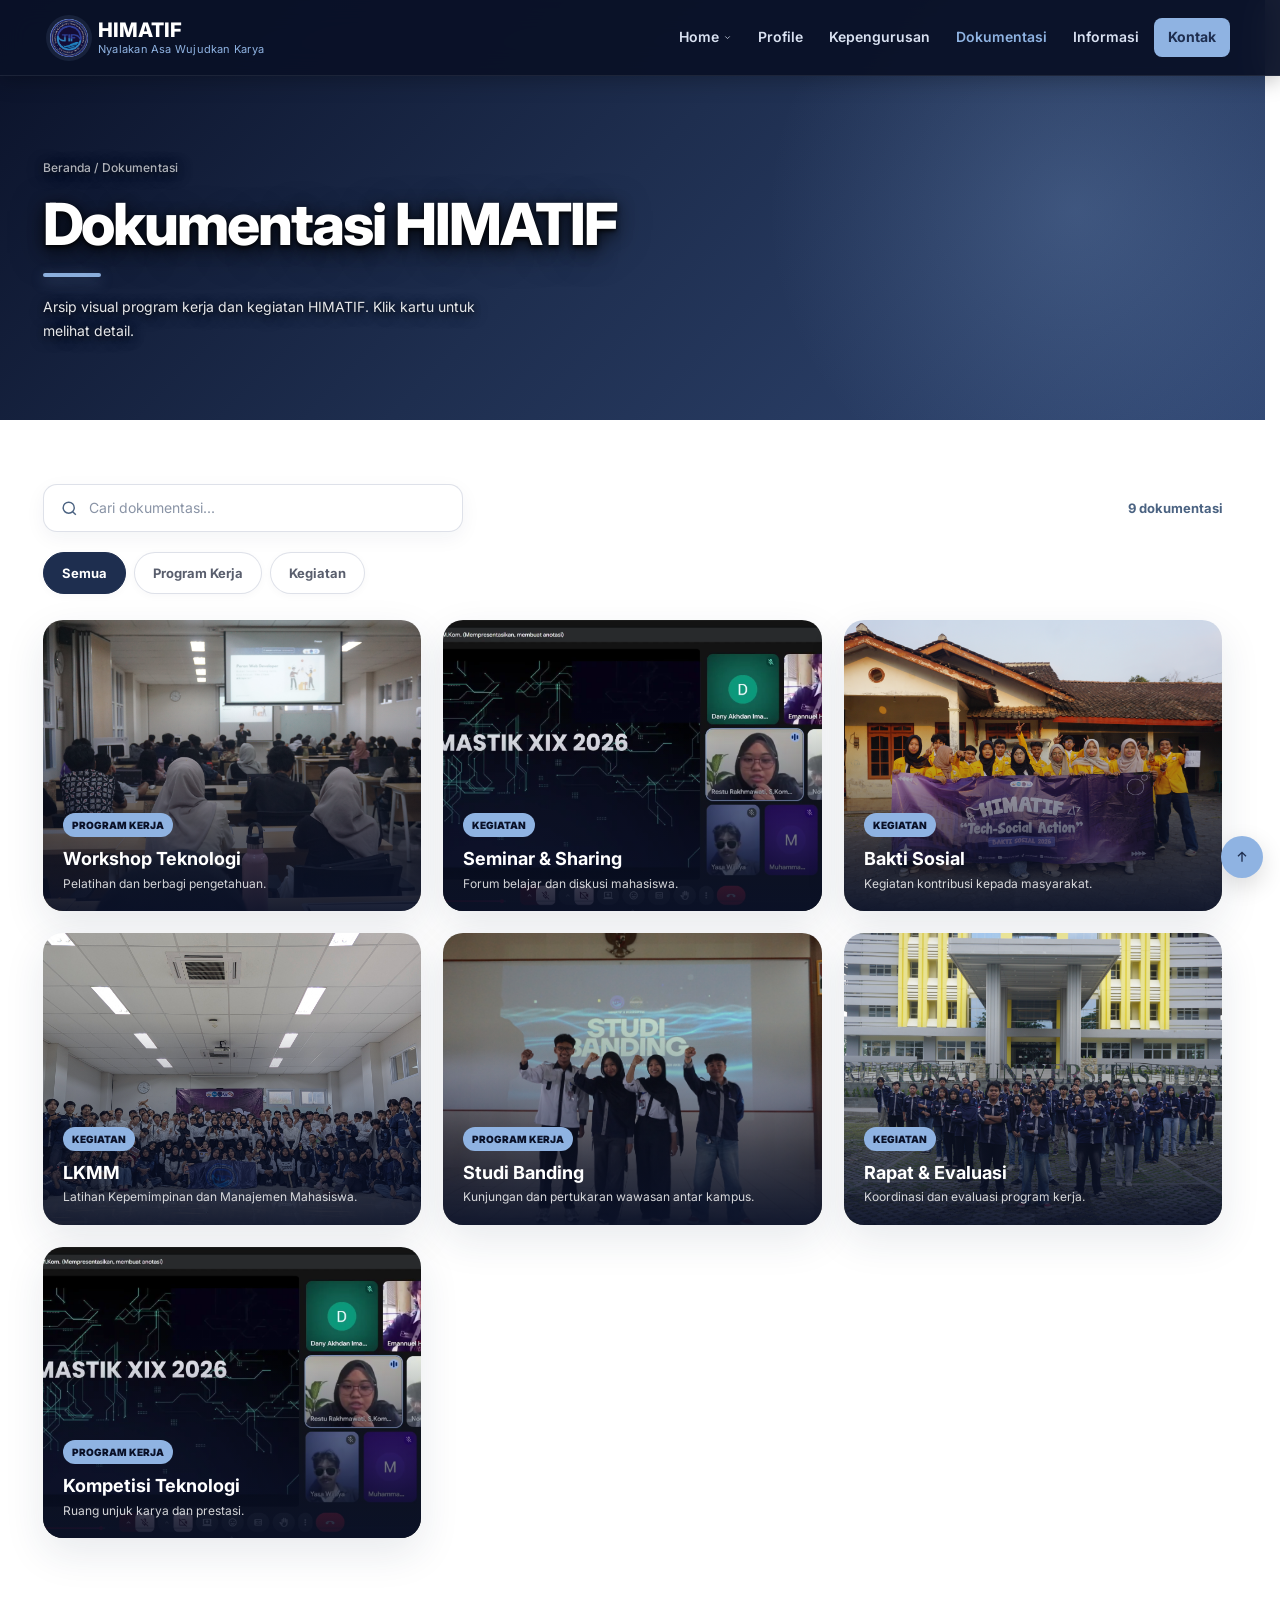
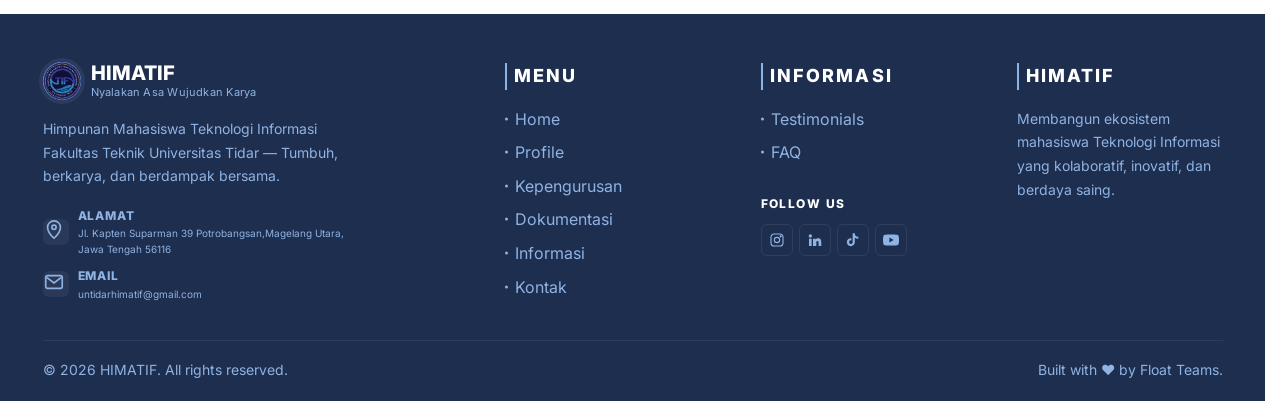
==== commit 1b058fcb: "test" ====
--- a/dokumentasi.html
+++ b/dokumentasi.html
@@ -1,10 +1,8 @@
-<!DOCTYPE html>
+<!doctype html>
 <html lang="id">
-
-<head>
-
-    <meta charset="UTF-8">
-    <meta name="viewport" content="width=device-width, initial-scale=1.0">
+  <head>
+    <meta charset="UTF-8" />
+    <meta name="viewport" content="width=device-width, initial-scale=1.0" />
 
     <title>Dokumentasi — HIMATIF</title>
 
@@ -14,278 +12,287 @@
       href="https://fonts.googleapis.com/css2?family=DM+Sans:wght@400;500;600;700&family=Inter:wght@400;500;600;700;800&family=Playfair+Display:ital,wght@1,600;1,700&display=swap"
       rel="stylesheet"
     />
-    <link rel="stylesheet" href="style aku.css">
-
-<style>
-/* =========================================================
+    <link rel="icon" type="image/png" href="favicon.png" sizes="64x64" />
+    <link rel="stylesheet" href="style aku.css" />
+
+    <style>
+      /* =========================================================
    DOKUMENTASI — layout rapi + modal
    Pure CSS, tanpa JavaScript
    ========================================================= */
 
-/* ---------- Sembunyikan radio filter ---------- */
-.documentation-section > .container > input[type="radio"] {
-    position: absolute;
-    opacity: 0;
-    pointer-events: none;
-}
-
-/* ---------- Section ---------- */
-.documentation-section {
-    padding: clamp(40px, 5vw, 64px) 0 clamp(48px, 6vw, 76px);
-}
-
-/* ---------- Toolbar: search + count ---------- */
-.documentation-toolbar {
-    display: flex;
-    align-items: center;
-    justify-content: space-between;
-    gap: 18px;
-    margin-bottom: 20px;
-}
-
-.documentation-search {
-    display: flex;
-    align-items: center;
-    gap: 10px;
-    width: min(420px, 100%);
-    min-height: 48px;
-    padding: 0 16px;
-    background: #fff;
-    border: 1px solid var(--line);
-    border-radius: 14px;
-    box-shadow: 0 6px 20px rgba(20, 42, 76, .05);
-    transition: border-color .2s ease, box-shadow .2s ease;
-}
-
-.documentation-search:focus-within {
-    border-color: rgba(49, 72, 116, .45);
-    box-shadow: 0 0 0 4px rgba(49, 72, 116, .1);
-}
-
-.documentation-search svg {
-    width: 19px;
-    height: 19px;
-    flex: 0 0 auto;
-    fill: none;
-    stroke: currentColor;
-    stroke-width: 1.8;
-    color: var(--muted);
-}
-
-.documentation-search input {
-    width: 100%;
-    border: 0;
-    outline: 0;
-    background: transparent;
-    font: inherit;
-    font-size: 14px;
-    color: var(--text);
-}
-
-.documentation-search input::placeholder {
-    color: #8a94a6;
-}
-
-.documentation-count {
-    font-size: 13px;
-    font-weight: 700;
-    color: var(--muted);
-    white-space: nowrap;
-}
-
-/* Jumlah ikut filter yang aktif */
-.documentation-count .count {
-    display: none;
-}
-
-#doc-all:checked ~ .documentation-toolbar .count-all,
-#doc-program:checked ~ .documentation-toolbar .count-program,
-#doc-kegiatan:checked ~ .documentation-toolbar .count-kegiatan {
-    display: inline;
-}
-
-/* ---------- Tab filter ---------- */
-.documentation-tabs {
-    display: flex;
-    justify-content: flex-start;
-    flex-wrap: wrap;
-    gap: 8px;
-    margin: 0 0 26px;
-}
-
-.documentation-tabs label {
-    display: inline-flex;
-    align-items: center;
-    min-height: 42px;
-    padding: 0 18px;
-    border: 1px solid var(--line);
-    border-radius: 999px;
-    background: #fff;
-    color: rgba(10, 17, 40, .68);
-    font-size: 13px;
-    font-weight: 700;
-    white-space: nowrap;
-    cursor: pointer;
-    box-shadow: 0 2px 8px rgba(20, 42, 76, .03);
-    transition: .25s ease;
-}
-
-.documentation-tabs label:hover {
-    transform: translateY(-2px);
-    border-color: var(--navy);
-}
-
-#doc-all:checked ~ .documentation-tabs label[for="doc-all"],
-#doc-program:checked ~ .documentation-tabs label[for="doc-program"],
-#doc-kegiatan:checked ~ .documentation-tabs label[for="doc-kegiatan"] {
-    background: var(--navy);
-    border-color: var(--navy);
-    color: #fff;
-}
-
-/* ---------- Gallery ---------- */
-.documentation-gallery {
-    display: grid;
-    grid-template-columns: repeat(3, minmax(0, 1fr));
-    gap: 22px;
-}
-
-.documentation-gallery .doc-card {
-    min-height: 0;
-    aspect-ratio: 1.3 / 1;
-    animation: docFade .35s ease;
-    transition: transform .3s ease, box-shadow .3s ease;
-}
-
-.documentation-gallery .doc-card:hover {
-    transform: translateY(-5px);
-    box-shadow: 0 20px 45px rgba(30, 46, 79, .18);
-}
-
-.documentation-gallery .gallery-info p {
-    display: -webkit-box;
-    -webkit-line-clamp: 2;
-    -webkit-box-orient: vertical;
-    overflow: hidden;
-}
-
-/* Cincin fokus keyboard pada kartu */
-.documentation-gallery .doc-card:has(.modal-toggle:focus-visible) {
-    outline: 3px solid var(--blue);
-    outline-offset: 3px;
-}
-
-/* Sembunyikan kartu sesuai filter */
-#doc-program:checked ~ .documentation-gallery .doc-card.kegiatan,
-#doc-kegiatan:checked ~ .documentation-gallery .doc-card.program {
-    display: none;
-}
-
-@keyframes docFade {
-    from { opacity: 0; transform: translateY(8px); }
-    to { opacity: 1; transform: translateY(0); }
-}
-
-/* ---------- Toggle modal (checkbox di dalam kartu) ---------- */
-.modal-toggle {
-    position: absolute;
-    top: 12px;
-    left: 12px;
-    width: 1px;
-    height: 1px;
-    margin: 0;
-    padding: 0;
-    border: 0;
-    opacity: 0;
-    overflow: hidden;
-    pointer-events: none;
-}
-
-/* ---------- Modal: buka / tutup ---------- */
-body:has(#t-workshop:checked) #modal-workshop,
-body:has(#t-seminar:checked) #modal-seminar,
-body:has(#t-sosial:checked) #modal-sosial,
-body:has(#t-gathering:checked) #modal-gathering,
-body:has(#t-rapat:checked) #modal-rapat,
-body:has(#t-kompetisi:checked) #modal-kompetisi {
-    display: flex;
-}
-
-/* Kunci scroll background saat modal terbuka */
-html {
-    scrollbar-gutter: stable;
-}
-
-html:has(.modal-toggle:checked),
-body:has(.modal-toggle:checked) {
-    overflow: hidden;
-}
-
-.modal-backdrop {
-    position: absolute;
-    inset: 0;
-    cursor: pointer;
-}
-
-.modal-box {
-    z-index: 1;
-}
-
-.modal-close {
-    cursor: pointer;
-}
-
-/* ---------- Responsive ---------- */
-@media (max-width: 1024px) {
-    .documentation-gallery {
-        grid-template-columns: repeat(2, minmax(0, 1fr));
+      /* ---------- Sembunyikan radio filter ---------- */
+      .documentation-section > .container > input[type="radio"] {
+        position: absolute;
+        opacity: 0;
+        pointer-events: none;
+      }
+
+      /* ---------- Section ---------- */
+      .documentation-section {
+        padding: clamp(40px, 5vw, 64px) 0 clamp(48px, 6vw, 76px);
+      }
+
+      /* ---------- Toolbar: search + count ---------- */
+      .documentation-toolbar {
+        display: flex;
+        align-items: center;
+        justify-content: space-between;
         gap: 18px;
-    }
-}
-
-@media (max-width: 640px) {
-    .documentation-section {
-        padding-top: 34px;
-        padding-bottom: 54px;
-    }
-
-    .documentation-toolbar {
-        flex-direction: column;
-        align-items: stretch;
-        gap: 12px;
-        margin-bottom: 16px;
-    }
-
-    .documentation-search {
+        margin-bottom: 20px;
+      }
+
+      .documentation-search {
+        display: flex;
+        align-items: center;
+        gap: 10px;
+        width: min(420px, 100%);
+        min-height: 48px;
+        padding: 0 16px;
+        background: #fff;
+        border: 1px solid var(--line);
+        border-radius: 14px;
+        box-shadow: 0 6px 20px rgba(20, 42, 76, 0.05);
+        transition:
+          border-color 0.2s ease,
+          box-shadow 0.2s ease;
+      }
+
+      .documentation-search:focus-within {
+        border-color: rgba(49, 72, 116, 0.45);
+        box-shadow: 0 0 0 4px rgba(49, 72, 116, 0.1);
+      }
+
+      .documentation-search svg {
+        width: 19px;
+        height: 19px;
+        flex: 0 0 auto;
+        fill: none;
+        stroke: currentColor;
+        stroke-width: 1.8;
+        color: var(--muted);
+      }
+
+      .documentation-search input {
         width: 100%;
-    }
-
-    .documentation-tabs {
-        margin-bottom: 20px;
-    }
-
-    .documentation-tabs label {
-        min-height: 40px;
-        padding-inline: 16px;
-    }
-
-    .documentation-gallery {
-        grid-template-columns: 1fr;
-        gap: 16px;
-    }
-
-    .documentation-gallery .doc-card {
-        aspect-ratio: 1.5 / 1;
-        border-radius: 17px;
-    }
-}
-</style>
-
-</head>
-
-<body id="top">
-
-
+        border: 0;
+        outline: 0;
+        background: transparent;
+        font: inherit;
+        font-size: 14px;
+        color: var(--text);
+      }
+
+      .documentation-search input::placeholder {
+        color: #8a94a6;
+      }
+
+      .documentation-count {
+        font-size: 13px;
+        font-weight: 700;
+        color: var(--muted);
+        white-space: nowrap;
+      }
+
+      /* Jumlah ikut filter yang aktif */
+      .documentation-count .count {
+        display: none;
+      }
+
+      #doc-all:checked ~ .documentation-toolbar .count-all,
+      #doc-program:checked ~ .documentation-toolbar .count-program,
+      #doc-kegiatan:checked ~ .documentation-toolbar .count-kegiatan {
+        display: inline;
+      }
+
+      /* ---------- Tab filter ---------- */
+      .documentation-tabs {
+        display: flex;
+        justify-content: flex-start;
+        flex-wrap: wrap;
+        gap: 8px;
+        margin: 0 0 26px;
+      }
+
+      .documentation-tabs label {
+        display: inline-flex;
+        align-items: center;
+        min-height: 42px;
+        padding: 0 18px;
+        border: 1px solid var(--line);
+        border-radius: 999px;
+        background: #fff;
+        color: rgba(10, 17, 40, 0.68);
+        font-size: 13px;
+        font-weight: 700;
+        white-space: nowrap;
+        cursor: pointer;
+        box-shadow: 0 2px 8px rgba(20, 42, 76, 0.03);
+        transition: 0.25s ease;
+      }
+
+      .documentation-tabs label:hover {
+        transform: translateY(-2px);
+        border-color: var(--navy);
+      }
+
+      #doc-all:checked ~ .documentation-tabs label[for="doc-all"],
+      #doc-program:checked ~ .documentation-tabs label[for="doc-program"],
+      #doc-kegiatan:checked ~ .documentation-tabs label[for="doc-kegiatan"] {
+        background: var(--navy);
+        border-color: var(--navy);
+        color: #fff;
+      }
+
+      /* ---------- Gallery ---------- */
+      .documentation-gallery {
+        display: grid;
+        grid-template-columns: repeat(3, minmax(0, 1fr));
+        gap: 22px;
+      }
+
+      .documentation-gallery .doc-card {
+        min-height: 0;
+        aspect-ratio: 1.3 / 1;
+        animation: docFade 0.35s ease;
+        transition:
+          transform 0.3s ease,
+          box-shadow 0.3s ease;
+      }
+
+      .documentation-gallery .doc-card:hover {
+        transform: translateY(-5px);
+        box-shadow: 0 20px 45px rgba(30, 46, 79, 0.18);
+      }
+
+      .documentation-gallery .gallery-info p {
+        display: -webkit-box;
+        -webkit-line-clamp: 2;
+        -webkit-box-orient: vertical;
+        overflow: hidden;
+      }
+
+      /* Cincin fokus keyboard pada kartu */
+      .documentation-gallery .doc-card:has(.modal-toggle:focus-visible) {
+        outline: 3px solid var(--blue);
+        outline-offset: 3px;
+      }
+
+      /* Sembunyikan kartu sesuai filter */
+      #doc-program:checked ~ .documentation-gallery .doc-card.kegiatan,
+      #doc-kegiatan:checked ~ .documentation-gallery .doc-card.program {
+        display: none;
+      }
+
+      @keyframes docFade {
+        from {
+          opacity: 0;
+          transform: translateY(8px);
+        }
+        to {
+          opacity: 1;
+          transform: translateY(0);
+        }
+      }
+
+      /* ---------- Toggle modal (checkbox di dalam kartu) ---------- */
+      .modal-toggle {
+        position: absolute;
+        top: 12px;
+        left: 12px;
+        width: 1px;
+        height: 1px;
+        margin: 0;
+        padding: 0;
+        border: 0;
+        opacity: 0;
+        overflow: hidden;
+        pointer-events: none;
+      }
+
+      /* ---------- Modal: buka / tutup ---------- */
+      body:has(#t-workshop:checked) #modal-workshop,
+      body:has(#t-seminar:checked) #modal-seminar,
+      body:has(#t-sosial:checked) #modal-sosial,
+      body:has(#t-lkmm:checked) #modal-lkmm,
+      body:has(#t-gathering:checked) #modal-gathering,
+      body:has(#t-rapat:checked) #modal-rapat,
+      body:has(#t-kompetisi:checked) #modal-kompetisi {
+        display: flex;
+      }
+
+      /* Kunci scroll background saat modal terbuka */
+      html {
+        scrollbar-gutter: stable;
+      }
+
+      html:has(.modal-toggle:checked),
+      body:has(.modal-toggle:checked) {
+        overflow: hidden;
+      }
+
+      .modal-backdrop {
+        position: absolute;
+        inset: 0;
+        cursor: pointer;
+      }
+
+      .modal-box {
+        z-index: 1;
+      }
+
+      .modal-close {
+        cursor: pointer;
+      }
+
+      /* ---------- Responsive ---------- */
+      @media (max-width: 1024px) {
+        .documentation-gallery {
+          grid-template-columns: repeat(2, minmax(0, 1fr));
+          gap: 18px;
+        }
+      }
+
+      @media (max-width: 640px) {
+        .documentation-section {
+          padding-top: 34px;
+          padding-bottom: 54px;
+        }
+
+        .documentation-toolbar {
+          flex-direction: column;
+          align-items: stretch;
+          gap: 12px;
+          margin-bottom: 16px;
+        }
+
+        .documentation-search {
+          width: 100%;
+        }
+
+        .documentation-tabs {
+          margin-bottom: 20px;
+        }
+
+        .documentation-tabs label {
+          min-height: 40px;
+          padding-inline: 16px;
+        }
+
+        .documentation-gallery {
+          grid-template-columns: 1fr;
+          gap: 16px;
+        }
+
+        .documentation-gallery .doc-card {
+          aspect-ratio: 1.5 / 1;
+          border-radius: 17px;
+        }
+      }
+    </style>
+  </head>
+
+  <body id="top">
     <header class="navbar">
       <div class="container nav-inner">
         <a href="index.html" class="brand">
@@ -350,492 +357,528 @@
       </div>
     </header>
 
-
-<section class="page-hero">
-
-    <div class="container">
-
-        <div class="breadcrumbs">
-            Beranda / Dokumentasi
-        </div>
-
-        <h1 class="title">
-            Dokumentasi HIMATIF
-        </h1>
+    <section class="page-hero">
+      <div class="container">
+        <div class="breadcrumbs">Beranda / Dokumentasi</div>
+
+        <h1 class="title">Dokumentasi HIMATIF</h1>
 
         <p class="lead">
-            Arsip visual program kerja dan kegiatan
-            HIMATIF. Klik kartu untuk melihat detail.
+          Arsip visual program kerja dan kegiatan HIMATIF. Klik kartu untuk
+          melihat detail.
         </p>
-
-    </div>
-
-</section>
-
-
-<section class="section documentation-section">
-    <div class="container">
-
+      </div>
+    </section>
+
+    <section class="section documentation-section">
+      <div class="container">
         <!-- PURE CSS FILTER -->
-        <input type="radio" name="doc-filter" id="doc-all" checked>
-        <input type="radio" name="doc-filter" id="doc-program">
-        <input type="radio" name="doc-filter" id="doc-kegiatan">
+        <input type="radio" name="doc-filter" id="doc-all" checked />
+        <input type="radio" name="doc-filter" id="doc-program" />
+        <input type="radio" name="doc-filter" id="doc-kegiatan" />
 
         <div class="documentation-toolbar">
-            <div class="documentation-search">
-                <svg viewBox="0 0 24 24" aria-hidden="true">
-                    <circle cx="11" cy="11" r="7"></circle>
-                    <path d="m20 20-4-4"></path>
-                </svg>
-                <input type="search" placeholder="Cari dokumentasi..." aria-label="Cari dokumentasi">
-            </div>
-
-            <div class="documentation-count">
-                <span class="count count-all">6 dokumentasi</span>
-                <span class="count count-program">3 dokumentasi</span>
-                <span class="count count-kegiatan">3 dokumentasi</span>
-            </div>
+          <div class="documentation-search">
+            <svg viewBox="0 0 24 24" aria-hidden="true">
+              <circle cx="11" cy="11" r="7"></circle>
+              <path d="m20 20-4-4"></path>
+            </svg>
+            <input
+              type="search"
+              placeholder="Cari dokumentasi..."
+              aria-label="Cari dokumentasi"
+            />
+          </div>
+
+          <div class="documentation-count">
+            <span class="count count-all">9 dokumentasi</span>
+            <span class="count count-program">4 dokumentasi</span>
+            <span class="count count-kegiatan">5 dokumentasi</span>
+          </div>
         </div>
 
         <div class="documentation-tabs">
-            <label for="doc-all">Semua</label>
-            <label for="doc-program">Program Kerja</label>
-            <label for="doc-kegiatan">Kegiatan</label>
+          <label for="doc-all">Semua</label>
+          <label for="doc-program">Program Kerja</label>
+          <label for="doc-kegiatan">Kegiatan</label>
         </div>
 
         <div class="documentation-gallery">
-
-            <label class="gallery-card doc-card program">
-                <input type="checkbox" class="modal-toggle" id="t-workshop">
-                <img src="assets/img/Workshop.JPG" alt="Workshop teknologi">
-                <div class="gallery-info">
-                    <span class="tag">PROGRAM KERJA</span>
-                    <h3>Workshop Teknologi</h3>
-                    <p>Pelatihan dan berbagi pengetahuan.</p>
-                </div>
-            </label>
-
-            <label class="gallery-card doc-card kegiatan">
-                <input type="checkbox" class="modal-toggle" id="t-seminar">
-                <img src="https://images.unsplash.com/photo-1540575467063-178a50c2df87?auto=format&amp;fit=crop&amp;w=1000&amp;q=85" alt="Seminar mahasiswa">
-                <div class="gallery-info">
-                    <span class="tag">KEGIATAN</span>
-                    <h3>Seminar &amp; Sharing</h3>
-                    <p>Forum belajar dan diskusi mahasiswa.</p>
-                </div>
-            </label>
-
-            <label class="gallery-card doc-card kegiatan">
-                <input type="checkbox" class="modal-toggle" id="t-sosial">
-                <img src="https://images.unsplash.com/photo-1488521787991-ed7bbaae773c?auto=format&amp;fit=crop&amp;w=1000&amp;q=85" alt="Kegiatan sosial">
-                <div class="gallery-info">
-                    <span class="tag">KEGIATAN</span>
-                    <h3>Aksi Sosial</h3>
-                    <p>Kegiatan kontribusi kepada masyarakat.</p>
-                </div>
-            </label>
-
-            <label class="gallery-card doc-card program">
-                <input type="checkbox" class="modal-toggle" id="t-gathering">
-                <img src="https://images.unsplash.com/photo-1523580846011-d3a5bc25702b?auto=format&amp;fit=crop&amp;w=1000&amp;q=85" alt="Campus gathering">
-                <div class="gallery-info">
-                    <span class="tag">PROGRAM KERJA</span>
-                    <h3>Campus Gathering</h3>
-                    <p>Membangun kedekatan antar mahasiswa.</p>
-                </div>
-            </label>
-
-            <label class="gallery-card doc-card kegiatan">
-                <input type="checkbox" class="modal-toggle" id="t-rapat">
-                <img src="https://images.unsplash.com/photo-1517457373958-b7bdd4587205?auto=format&amp;fit=crop&amp;w=1000&amp;q=85" alt="Rapat organisasi">
-                <div class="gallery-info">
-                    <span class="tag">KEGIATAN</span>
-                    <h3>Rapat &amp; Evaluasi</h3>
-                    <p>Koordinasi dan evaluasi program.</p>
-                </div>
-            </label>
-
-            <label class="gallery-card doc-card program">
-                <input type="checkbox" class="modal-toggle" id="t-kompetisi">
-                <img src="https://images.unsplash.com/photo-1505236858219-8359eb29e329?auto=format&amp;fit=crop&amp;w=1000&amp;q=85" alt="Kompetisi teknologi">
-                <div class="gallery-info">
-                    <span class="tag">PROGRAM KERJA</span>
-                    <h3>Kompetisi Teknologi</h3>
-                    <p>Ruang unjuk karya dan prestasi.</p>
-                </div>
-            </label>
-
-        </div>
-
-    </div>
-</section>
-
-
-<!-- =========================
+          <label class="gallery-card doc-card program">
+            <input type="checkbox" class="modal-toggle" id="t-workshop" />
+            <img src="assets/img/Workshop.JPG" alt="Workshop teknologi" />
+            <div class="gallery-info">
+              <span class="tag">PROGRAM KERJA</span>
+              <h3>Workshop Teknologi</h3>
+              <p>Pelatihan dan berbagi pengetahuan.</p>
+            </div>
+          </label>
+
+          <label class="gallery-card doc-card kegiatan">
+            <input type="checkbox" class="modal-toggle" id="t-seminar" />
+            <img
+              src="assets/img/Sosialisasi Gemastik.png"
+              alt="Sosialisasi Gemastik"
+            />
+            <div class="gallery-info">
+              <span class="tag">KEGIATAN</span>
+              <h3>Seminar &amp; Sharing</h3>
+              <p>Forum belajar dan diskusi mahasiswa.</p>
+            </div>
+          </label>
+
+          <label class="gallery-card doc-card kegiatan">
+            <input type="checkbox" class="modal-toggle" id="t-sosial" />
+            <img
+              src="assets/img/Bakti Sosial.JPG"
+              alt="Bakti Sosial HIMATIF"
+            />
+            <div class="gallery-info">
+              <span class="tag">KEGIATAN</span>
+              <h3>Bakti Sosial</h3>
+              <p>Kegiatan kontribusi kepada masyarakat.</p>
+            </div>
+          </label>
+
+          <label class="gallery-card doc-card kegiatan">
+            <input type="checkbox" class="modal-toggle" id="t-lkmm" />
+            <img
+              src="assets/img/LKMM.jpg"
+              alt="LKMM HIMATIF"
+            />
+            <div class="gallery-info">
+              <span class="tag">KEGIATAN</span>
+              <h3>LKMM</h3>
+              <p>Latihan Kepemimpinan dan Manajemen Mahasiswa.</p>
+            </div>
+          </label>
+
+          <label class="gallery-card doc-card program">
+            <input type="checkbox" class="modal-toggle" id="t-gathering" />
+            <img
+              src="assets/img/Studi Banding.JPG"
+              alt="Studi Banding HIMATIF"
+            />
+            <div class="gallery-info">
+              <span class="tag">PROGRAM KERJA</span>
+              <h3>Studi Banding</h3>
+              <p>Kunjungan dan pertukaran wawasan antar kampus.</p>
+            </div>
+          </label>
+
+          <label class="gallery-card doc-card kegiatan">
+            <input type="checkbox" class="modal-toggle" id="t-rapat" />
+            <img
+              src="assets/img/DSC01086.JPG.jpeg"
+              alt="Rapat organisasi HIMATIF"
+            />
+            <div class="gallery-info">
+              <span class="tag">KEGIATAN</span>
+              <h3>Rapat &amp; Evaluasi</h3>
+              <p>Koordinasi dan evaluasi program kerja.</p>
+            </div>
+          </label>
+
+          <label class="gallery-card doc-card program">
+            <input type="checkbox" class="modal-toggle" id="t-kompetisi" />
+            <img
+              src="assets/img/Sosialisasi Gemastik.png"
+              alt="Kompetisi Gemastik"
+            />
+            <div class="gallery-info">
+              <span class="tag">PROGRAM KERJA</span>
+              <h3>Kompetisi Teknologi</h3>
+              <p>Ruang unjuk karya dan prestasi.</p>
+            </div>
+          </label>
+        </div>
+      </div>
+    </section>
+
+    <!-- =========================
      MODAL WORKSHOP
 ========================= -->
 
-<div id="modal-workshop" class="modal">
-
-    <label for="t-workshop" class="modal-backdrop" aria-label="Tutup"></label>
-
-    <div class="modal-box">
-
+    <div id="modal-workshop" class="modal">
+      <label for="t-workshop" class="modal-backdrop" aria-label="Tutup"></label>
+
+      <div class="modal-box">
         <label for="t-workshop" class="modal-close" aria-label="Tutup"></label>
 
         <div class="modal-gallery">
-
-            <input type="radio" name="workshop" id="workshop-1" checked>
-            <input type="radio" name="workshop" id="workshop-2">
-            <input type="radio" name="workshop" id="workshop-3">
-
-            <div class="modal-track">
-
-                <div class="modal-slide">
-                    <img src="assets/img/Workshop.JPG" alt="Workshop">
-                </div>
-
-                <div class="modal-slide">
-                    <img src="https://images.unsplash.com/photo-1524178232363-1fb2b075b655?auto=format&amp;fit=crop&amp;w=1400&amp;q=85" alt="Pelatihan">
-                </div>
-
-                <div class="modal-slide">
-                    <img src="https://images.unsplash.com/photo-1517048676732-d65bc937f952?auto=format&amp;fit=crop&amp;w=1400&amp;q=85" alt="Diskusi">
-                </div>
-
-            </div>
-
-            <div class="modal-nav">
-                <label for="workshop-1"></label>
-                <label for="workshop-2"></label>
-                <label for="workshop-3"></label>
-            </div>
-
+          <input type="radio" name="workshop" id="workshop-1" checked />
+          <input type="radio" name="workshop" id="workshop-2" />
+          <input type="radio" name="workshop" id="workshop-3" />
+
+          <div class="modal-track">
+            <div class="modal-slide">
+              <img src="assets/img/Workshop.JPG" alt="Workshop" />
+            </div>
+
+            <div class="modal-slide">
+              <img
+                src="assets/img/DSC01086.JPG.jpeg"
+                alt="Dokumentasi Workshop"
+              />
+            </div>
+
+            <div class="modal-slide">
+              <img
+                src="assets/img/LKMM.jpg"
+                alt="Diskusi dan Pelatihan"
+              />
+            </div>
+          </div>
+
+          <div class="modal-nav">
+            <label for="workshop-1"></label>
+            <label for="workshop-2"></label>
+            <label for="workshop-3"></label>
+          </div>
         </div>
 
         <div class="modal-content">
-
-            <span class="tag">PROGRAM KERJA</span>
-
-            <h2>Workshop Teknologi</h2>
-
-            <p>
-                Program pengembangan kemampuan mahasiswa
-                melalui workshop, praktik, dan diskusi
-                bersama.
-            </p>
-
-        </div>
-
+          <span class="tag">PROGRAM KERJA</span>
+
+          <h2>Workshop Teknologi</h2>
+
+          <p>
+            Program pengembangan kemampuan mahasiswa melalui workshop, praktik,
+            dan diskusi bersama.
+          </p>
+        </div>
+      </div>
     </div>
 
-</div>
-
-
-<!-- =========================
+    <!-- =========================
      MODAL SEMINAR
 ========================= -->
 
-<div id="modal-seminar" class="modal">
-
-    <label for="t-seminar" class="modal-backdrop" aria-label="Tutup"></label>
-
-    <div class="modal-box">
-
+    <div id="modal-seminar" class="modal">
+      <label for="t-seminar" class="modal-backdrop" aria-label="Tutup"></label>
+
+      <div class="modal-box">
         <label for="t-seminar" class="modal-close" aria-label="Tutup"></label>
 
         <div class="modal-gallery">
-
-            <input type="radio" name="seminar" id="seminar-1" checked>
-            <input type="radio" name="seminar" id="seminar-2">
-            <input type="radio" name="seminar" id="seminar-3">
-
-            <div class="modal-track">
-
-                <div class="modal-slide">
-                    <img src="assets/img/Sosialisasi Gemastik.png" alt="Seminar">
-                </div>
-
-                <div class="modal-slide">
-                    <img src="https://images.unsplash.com/photo-1505373877841-8d25f7d46678?auto=format&amp;fit=crop&amp;w=1400&amp;q=85" alt="Seminar kedua">
-                </div>
-
-                <div class="modal-slide">
-                    <img src="https://images.unsplash.com/photo-1521737711867-e3b97375f902?auto=format&amp;fit=crop&amp;w=1400&amp;q=85" alt="Diskusi">
-                </div>
-
-            </div>
-
-            <div class="modal-nav">
-                <label for="seminar-1"></label>
-                <label for="seminar-2"></label>
-                <label for="seminar-3"></label>
-            </div>
-
+          <input type="radio" name="seminar" id="seminar-1" checked />
+          <input type="radio" name="seminar" id="seminar-2" />
+          <input type="radio" name="seminar" id="seminar-3" />
+
+          <div class="modal-track">
+            <div class="modal-slide">
+              <img src="assets/img/Sosialisasi Gemastik.png" alt="Seminar" />
+            </div>
+
+            <div class="modal-slide">
+              <img
+                src="assets/img/Workshop.JPG"
+                alt="Kegiatan Workshop HIMATIF"
+              />
+            </div>
+
+            <div class="modal-slide">
+              <img
+                src="assets/img/DSC01086.JPG.jpeg"
+                alt="Dokumentasi Kegiatan"
+              />
+            </div>
+          </div>
+
+          <div class="modal-nav">
+            <label for="seminar-1"></label>
+            <label for="seminar-2"></label>
+            <label for="seminar-3"></label>
+          </div>
         </div>
 
         <div class="modal-content">
-
-            <span class="tag">KEGIATAN</span>
-
-            <h2>Seminar &amp; Sharing</h2>
-
-            <p>
-                Forum berbagi pengalaman dan wawasan
-                untuk memperluas perspektif mahasiswa
-                Teknologi Informasi.
-            </p>
-
-        </div>
-
+          <span class="tag">KEGIATAN</span>
+
+          <h2>Seminar &amp; Sharing</h2>
+
+          <p>
+            Forum berbagi pengalaman dan wawasan untuk memperluas perspektif
+            mahasiswa Teknologi Informasi.
+          </p>
+        </div>
+      </div>
     </div>
 
-</div>
-
-
-<!-- =========================
+    <!-- =========================
      MODAL SOSIAL
 ========================= -->
 
-<div id="modal-sosial" class="modal">
-
-    <label for="t-sosial" class="modal-backdrop" aria-label="Tutup"></label>
-
-    <div class="modal-box">
-
+    <div id="modal-sosial" class="modal">
+      <label for="t-sosial" class="modal-backdrop" aria-label="Tutup"></label>
+
+      <div class="modal-box">
         <label for="t-sosial" class="modal-close" aria-label="Tutup"></label>
 
         <div class="modal-gallery">
-
-            <input type="radio" name="sosial" id="sosial-1" checked>
-            <input type="radio" name="sosial" id="sosial-2">
-            <input type="radio" name="sosial" id="sosial-3">
-
-            <div class="modal-track">
-
-                <div class="modal-slide">
-                    <img src="https://images.unsplash.com/photo-1488521787991-ed7bbaae773c?auto=format&amp;fit=crop&amp;w=1400&amp;q=85" alt="Aksi sosial">
-                </div>
-
-                <div class="modal-slide">
-                    <img src="https://images.unsplash.com/photo-1559027615-cd4628902d4a?auto=format&amp;fit=crop&amp;w=1400&amp;q=85" alt="Kegiatan sosial">
-                </div>
-
-                <div class="modal-slide">
-                    <img src="https://images.unsplash.com/photo-1469571486292-0ba58a3f068b?auto=format&amp;fit=crop&amp;w=1400&amp;q=85" alt="Relawan">
-                </div>
-
-            </div>
-
-            <div class="modal-nav">
-                <label for="sosial-1"></label>
-                <label for="sosial-2"></label>
-                <label for="sosial-3"></label>
-            </div>
-
+          <input type="radio" name="sosial" id="sosial-1" checked />
+          <input type="radio" name="sosial" id="sosial-2" />
+
+          <div class="modal-track">
+            <div class="modal-slide">
+              <img
+                src="assets/img/Bakti Sosial.JPG"
+                alt="Bakti Sosial HIMATIF"
+              />
+            </div>
+
+            <div class="modal-slide">
+              <img
+                src="assets/img/Studi Banding.JPG"
+                alt="Studi Banding HIMATIF"
+              />
+            </div>
+          </div>
+
+          <div class="modal-nav">
+            <label for="sosial-1"></label>
+            <label for="sosial-2"></label>
+          </div>
         </div>
 
         <div class="modal-content">
-
-            <span class="tag">KEGIATAN</span>
-
-            <h2>Aksi Sosial</h2>
-
-            <p>
-                Kegiatan sosial yang mengajak mahasiswa
-                berkontribusi melalui edukasi, bantuan,
-                dan interaksi dengan masyarakat.
-            </p>
-
-        </div>
-
+          <span class="tag">KEGIATAN</span>
+
+          <h2>Bakti Sosial</h2>
+
+          <p>
+            Kegiatan sosial yang mengajak mahasiswa berkontribusi melalui
+            edukasi, bantuan, dan interaksi langsung dengan masyarakat sekitar.
+          </p>
+        </div>
+      </div>
     </div>
 
-</div>
-
-
-<!-- =========================
+    <!-- =========================
      MODAL GATHERING
 ========================= -->
 
-<div id="modal-gathering" class="modal">
-
-    <label for="t-gathering" class="modal-backdrop" aria-label="Tutup"></label>
-
-    <div class="modal-box">
-
+    <!-- =========================
+     MODAL LKMM
+========================= -->
+
+    <div id="modal-lkmm" class="modal">
+      <label for="t-lkmm" class="modal-backdrop" aria-label="Tutup"></label>
+
+      <div class="modal-box">
+        <label for="t-lkmm" class="modal-close" aria-label="Tutup"></label>
+
+        <div class="modal-gallery">
+          <input type="radio" name="lkmm" id="lkmm-1" checked />
+          <input type="radio" name="lkmm" id="lkmm-2" />
+
+          <div class="modal-track">
+            <div class="modal-slide">
+              <img
+                src="assets/img/LKMM.jpg"
+                alt="LKMM HIMATIF"
+              />
+            </div>
+
+            <div class="modal-slide">
+              <img
+                src="assets/img/DSC01086.JPG.jpeg"
+                alt="Dokumentasi LKMM"
+              />
+            </div>
+          </div>
+
+          <div class="modal-nav">
+            <label for="lkmm-1"></label>
+            <label for="lkmm-2"></label>
+          </div>
+        </div>
+
+        <div class="modal-content">
+          <span class="tag">KEGIATAN</span>
+
+          <h2>LKMM</h2>
+
+          <p>
+            Latihan Kepemimpinan dan Manajemen Mahasiswa — program yang membentuk
+            karakter kepemimpinan dan kemampuan manajerial mahasiswa HIMATIF.
+          </p>
+        </div>
+      </div>
+    </div>
+
+    <!-- =========================
+     MODAL GATHERING (STUDI BANDING)
+========================= -->
+
+    <div id="modal-gathering" class="modal">
+      <label
+        for="t-gathering"
+        class="modal-backdrop"
+        aria-label="Tutup"
+      ></label>
+
+      <div class="modal-box">
         <label for="t-gathering" class="modal-close" aria-label="Tutup"></label>
 
         <div class="modal-gallery">
-
-            <input type="radio" name="gathering" id="gathering-1" checked>
-            <input type="radio" name="gathering" id="gathering-2">
-            <input type="radio" name="gathering" id="gathering-3">
-
-            <div class="modal-track">
-
-                <div class="modal-slide">
-                    <img src="https://images.unsplash.com/photo-1523580846011-d3a5bc25702b?auto=format&amp;fit=crop&amp;w=1400&amp;q=85" alt="Campus gathering">
-                </div>
-
-                <div class="modal-slide">
-                    <img src="https://images.unsplash.com/photo-1529156069898-49953e39b3ac?auto=format&amp;fit=crop&amp;w=1400&amp;q=85" alt="Kebersamaan mahasiswa">
-                </div>
-
-                <div class="modal-slide">
-                    <img src="https://images.unsplash.com/photo-1511632765486-a01980e01a18?auto=format&amp;fit=crop&amp;w=1400&amp;q=85" alt="Kegiatan bersama">
-                </div>
-
-            </div>
-
-            <div class="modal-nav">
-                <label for="gathering-1"></label>
-                <label for="gathering-2"></label>
-                <label for="gathering-3"></label>
-            </div>
-
+          <input type="radio" name="gathering" id="gathering-1" checked />
+          <input type="radio" name="gathering" id="gathering-2" />
+
+          <div class="modal-track">
+            <div class="modal-slide">
+              <img
+                src="assets/img/Studi Banding.JPG"
+                alt="Studi Banding HIMATIF"
+              />
+            </div>
+
+            <div class="modal-slide">
+              <img
+                src="assets/img/LKMM.jpg"
+                alt="Kegiatan Studi Banding"
+              />
+            </div>
+          </div>
+
+          <div class="modal-nav">
+            <label for="gathering-1"></label>
+            <label for="gathering-2"></label>
+          </div>
         </div>
 
         <div class="modal-content">
-
-            <span class="tag">PROGRAM KERJA</span>
-
-            <h2>Campus Gathering</h2>
-
-            <p>
-                Kegiatan santai mempererat silaturahmi
-                antarmahasiswa Teknologi Informasi melalui
-                permainan dan sesi kebersamaan.
-            </p>
-
-        </div>
-
+          <span class="tag">PROGRAM KERJA</span>
+
+          <h2>Studi Banding</h2>
+
+          <p>
+            Kunjungan ke perguruan tinggi atau instansi lain untuk bertukar
+            wawasan, pengalaman, dan menjalin relasi antar organisasi.
+          </p>
+        </div>
+      </div>
     </div>
 
-</div>
-
-
-<!-- =========================
+    <!-- =========================
      MODAL RAPAT
 ========================= -->
 
-<div id="modal-rapat" class="modal">
-
-    <label for="t-rapat" class="modal-backdrop" aria-label="Tutup"></label>
-
-    <div class="modal-box">
-
+    <div id="modal-rapat" class="modal">
+      <label for="t-rapat" class="modal-backdrop" aria-label="Tutup"></label>
+
+      <div class="modal-box">
         <label for="t-rapat" class="modal-close" aria-label="Tutup"></label>
 
         <div class="modal-gallery">
-
-            <input type="radio" name="rapat" id="rapat-1" checked>
-            <input type="radio" name="rapat" id="rapat-2">
-            <input type="radio" name="rapat" id="rapat-3">
-
-            <div class="modal-track">
-
-                <div class="modal-slide">
-                    <img src="https://images.unsplash.com/photo-1517457373958-b7bdd4587205?auto=format&amp;fit=crop&amp;w=1400&amp;q=85" alt="Rapat organisasi">
-                </div>
-
-                <div class="modal-slide">
-                    <img src="https://images.unsplash.com/photo-1552664730-d307ca884978?auto=format&amp;fit=crop&amp;w=1400&amp;q=85" alt="Diskusi tim">
-                </div>
-
-                <div class="modal-slide">
-                    <img src="https://images.unsplash.com/photo-1531482615713-2afd69097998?auto=format&amp;fit=crop&amp;w=1400&amp;q=85" alt="Penyusunan program">
-                </div>
-
-            </div>
-
-            <div class="modal-nav">
-                <label for="rapat-1"></label>
-                <label for="rapat-2"></label>
-                <label for="rapat-3"></label>
-            </div>
-
+          <input type="radio" name="rapat" id="rapat-1" checked />
+          <input type="radio" name="rapat" id="rapat-2" />
+          <input type="radio" name="rapat" id="rapat-3" />
+
+          <div class="modal-track">
+            <div class="modal-slide">
+              <img
+                src="assets/img/DSC01086.JPG.jpeg"
+                alt="Rapat organisasi HIMATIF"
+              />
+            </div>
+
+            <div class="modal-slide">
+              <img
+                src="assets/img/Workshop.JPG"
+                alt="Diskusi dan koordinasi"
+              />
+            </div>
+
+            <div class="modal-slide">
+              <img
+                src="assets/img/Bakti Sosial.JPG"
+                alt="Evaluasi program"
+              />
+            </div>
+          </div>
+
+          <div class="modal-nav">
+            <label for="rapat-1"></label>
+            <label for="rapat-2"></label>
+            <label for="rapat-3"></label>
+          </div>
         </div>
 
         <div class="modal-content">
-
-            <span class="tag">KEGIATAN</span>
-
-            <h2>Rapat &amp; Evaluasi</h2>
-
-            <p>
-                Koordinasi internal pengurus untuk menyusun
-                program, mengevaluasi progres, dan menyamakan
-                arah organisasi.
-            </p>
-
-        </div>
-
+          <span class="tag">KEGIATAN</span>
+
+          <h2>Rapat &amp; Evaluasi</h2>
+
+          <p>
+            Koordinasi internal pengurus untuk menyusun program, mengevaluasi
+            progres, dan menyamakan arah organisasi.
+          </p>
+        </div>
+      </div>
     </div>
 
-</div>
-
-
-<!-- =========================
+    <!-- =========================
      MODAL KOMPETISI
 ========================= -->
 
-<div id="modal-kompetisi" class="modal">
-
-    <label for="t-kompetisi" class="modal-backdrop" aria-label="Tutup"></label>
-
-    <div class="modal-box">
-
+    <div id="modal-kompetisi" class="modal">
+      <label
+        for="t-kompetisi"
+        class="modal-backdrop"
+        aria-label="Tutup"
+      ></label>
+
+      <div class="modal-box">
         <label for="t-kompetisi" class="modal-close" aria-label="Tutup"></label>
 
         <div class="modal-gallery">
-
-            <input type="radio" name="kompetisi" id="kompetisi-1" checked>
-            <input type="radio" name="kompetisi" id="kompetisi-2">
-            <input type="radio" name="kompetisi" id="kompetisi-3">
-
-            <div class="modal-track">
-
-                <div class="modal-slide">
-                    <img src="https://images.unsplash.com/photo-1505236858219-8359eb29e329?auto=format&amp;fit=crop&amp;w=1400&amp;q=85" alt="Kompetisi teknologi">
-                </div>
-
-                <div class="modal-slide">
-                    <img src="https://images.unsplash.com/photo-1461749280684-dccba630e2f6?auto=format&amp;fit=crop&amp;w=1400&amp;q=85" alt="Pemrograman">
-                </div>
-
-                <div class="modal-slide">
-                    <img src="https://images.unsplash.com/photo-1550751827-4bd374c3f58b?auto=format&amp;fit=crop&amp;w=1400&amp;q=85" alt="Keamanan teknologi">
-                </div>
-
-            </div>
-
-            <div class="modal-nav">
-                <label for="kompetisi-1"></label>
-                <label for="kompetisi-2"></label>
-                <label for="kompetisi-3"></label>
-            </div>
-
+          <input type="radio" name="kompetisi" id="kompetisi-1" checked />
+          <input type="radio" name="kompetisi" id="kompetisi-2" />
+          <input type="radio" name="kompetisi" id="kompetisi-3" />
+
+          <div class="modal-track">
+            <div class="modal-slide">
+              <img
+                src="assets/img/Sosialisasi Gemastik.png"
+                alt="Sosialisasi Gemastik"
+              />
+            </div>
+
+            <div class="modal-slide">
+              <img
+                src="assets/img/Workshop.JPG"
+                alt="Workshop Teknologi"
+              />
+            </div>
+
+            <div class="modal-slide">
+              <img
+                src="assets/img/Studi Banding.JPG"
+                alt="Kompetisi dan Studi Banding"
+              />
+            </div>
+          </div>
+
+          <div class="modal-nav">
+            <label for="kompetisi-1"></label>
+            <label for="kompetisi-2"></label>
+            <label for="kompetisi-3"></label>
+          </div>
         </div>
 
         <div class="modal-content">
-
-            <span class="tag">PROGRAM KERJA</span>
-
-            <h2>Kompetisi Teknologi</h2>
-
-            <p>
-                Wadah mahasiswa mengasah kemampuan dan
-                mengukir prestasi di berbagai lomba
-                teknologi tingkat nasional.
-            </p>
-
-        </div>
-
+          <span class="tag">PROGRAM KERJA</span>
+
+          <h2>Kompetisi Teknologi</h2>
+
+          <p>
+            Wadah mahasiswa mengasah kemampuan dan mengukir prestasi di berbagai
+            lomba teknologi tingkat nasional.
+          </p>
+        </div>
+      </div>
     </div>
-
-</div>
-
 
     <!-- =========================================================
          FOOTER
@@ -1027,6 +1070,5 @@
         <path d="M12 19V5M6 11l6-6 6 6" />
       </svg>
     </a>
-
-</body>
+  </body>
 </html>
--- a/style aku.css
+++ b/style aku.css
@@ -3057,220 +3057,216 @@
   box-shadow: 0 3px 10px rgba(24, 50, 82, 0.3);
 }
 
-
 /* =====================================================
    DIVISI RESPONSIVE
 ===================================================== */
 
 @media (max-width: 1024px) {
-    .divisi-grid {
-        gap: 20px;
-    }
-
-    .divisi-header {
-        padding: 20px 20px;
-    }
-
-    .divisi-name {
-        font-size: 22px;
-    }
-
-    .divisi-badge-block {
-        width: 120px;
-    }
-
-    .divisi-content-area {
-        padding: 20px 20px;
-    }
-
-    .member-name {
-        font-size: 19px;
-    }
+  .divisi-grid {
+    gap: 20px;
+  }
+
+  .divisi-header {
+    padding: 20px 20px;
+  }
+
+  .divisi-name {
+    font-size: 22px;
+  }
+
+  .divisi-badge-block {
+    width: 120px;
+  }
+
+  .divisi-content-area {
+    padding: 20px 20px;
+  }
+
+  .member-name {
+    font-size: 19px;
+  }
 }
 
 @media (max-width: 900px) {
-    .divisi-grid {
-        grid-template-columns:
-            repeat(2, minmax(0, 1fr));
-
-        gap: 18px;
-    }
-
-    .divisi-body {
-        flex-direction: column;
-
-        min-height: 0;
-    }
-
-    .divisi-badge-block {
-        width: 100%;
-
-        height: 190px;
-    }
-
-    .divisi-content-area {
-        flex: 1;
-
-        padding: 18px 18px 16px;
-    }
-
-    .divisi-slides-track {
-        min-height: 150px;
-    }
-
-    .divisi-nav {
-        margin-top: 16px;
-    }
+  .divisi-grid {
+    grid-template-columns: repeat(2, minmax(0, 1fr));
+
+    gap: 18px;
+  }
+
+  .divisi-body {
+    flex-direction: column;
+
+    min-height: 0;
+  }
+
+  .divisi-badge-block {
+    width: 100%;
+
+    height: 190px;
+  }
+
+  .divisi-content-area {
+    flex: 1;
+
+    padding: 18px 18px 16px;
+  }
+
+  .divisi-slides-track {
+    min-height: 150px;
+  }
+
+  .divisi-nav {
+    margin-top: 16px;
+  }
 }
 
 @media (max-width: 600px) {
-    /* Tetap 2 Kolom, kartu diperkecil agar tetap rapi */
-    .divisi-grid {
-        grid-template-columns:
-            repeat(2, minmax(0, 1fr));
-
-        gap: 10px;
-    }
-
-    .divisi-card {
-        border-radius: 14px;
-    }
-
-    .divisi-card:hover {
-        transform: none;
-    }
-
-    .divisi-header {
-        flex-direction: column;
-
-        align-items: flex-start;
-
-        gap: 8px;
-
-        padding: 12px 13px 13px;
-    }
-
-    .divisi-tag {
-        font-size: 9px;
-
-        margin-bottom: 3px;
-    }
-
-    .divisi-name {
-        font-size: 16px;
-
-        margin-bottom: 3px;
-    }
-
-    .divisi-desc {
-        display: -webkit-box;
-
-        -webkit-line-clamp: 2;
-
-        -webkit-box-orient: vertical;
-
-        overflow: hidden;
-
-        font-size: 10px;
-        line-height: 1.35;
-    }
-
-    .divisi-count {
-        font-size: 9px;
-
-        padding: 4px 9px;
-    }
-
-    .divisi-badge-block {
-        height: 130px;
-    }
-
-    .divisi-content-area {
-        padding: 13px 12px 14px;
-    }
-
-    .member-category {
-        font-size: 9px;
-
-        letter-spacing: .06em;
-
-        margin-bottom: 4px;
-    }
-
-    .member-name {
-        font-size: 14px;
-
-        margin-bottom: 6px;
-
-        overflow-wrap: anywhere;
-    }
-
-    .member-desc {
-        font-size: 11px;
-        line-height: 1.5;
-    }
-
-    .divisi-slides-track {
-        min-height: 205px;
-    }
-
-    .divisi-nav {
-        gap: 6px;
-
-        margin-top: 12px;
-
-        padding: 4px 2px 6px;
-    }
-
-    .divisi-nav-btn {
-        min-width: 34px;
-
-        height: 30px;
-
-        padding: 3px 7px;
-
-        font-size: 10px;
-    }
+  /* Tetap 2 Kolom, kartu diperkecil agar tetap rapi */
+  .divisi-grid {
+    grid-template-columns: repeat(2, minmax(0, 1fr));
+
+    gap: 10px;
+  }
+
+  .divisi-card {
+    border-radius: 14px;
+  }
+
+  .divisi-card:hover {
+    transform: none;
+  }
+
+  .divisi-header {
+    flex-direction: column;
+
+    align-items: flex-start;
+
+    gap: 8px;
+
+    padding: 12px 13px 13px;
+  }
+
+  .divisi-tag {
+    font-size: 9px;
+
+    margin-bottom: 3px;
+  }
+
+  .divisi-name {
+    font-size: 16px;
+
+    margin-bottom: 3px;
+  }
+
+  .divisi-desc {
+    display: -webkit-box;
+
+    -webkit-line-clamp: 2;
+
+    -webkit-box-orient: vertical;
+
+    overflow: hidden;
+
+    font-size: 10px;
+    line-height: 1.35;
+  }
+
+  .divisi-count {
+    font-size: 9px;
+
+    padding: 4px 9px;
+  }
+
+  .divisi-badge-block {
+    height: 130px;
+  }
+
+  .divisi-content-area {
+    padding: 13px 12px 14px;
+  }
+
+  .member-category {
+    font-size: 9px;
+
+    letter-spacing: 0.06em;
+
+    margin-bottom: 4px;
+  }
+
+  .member-name {
+    font-size: 14px;
+
+    margin-bottom: 6px;
+
+    overflow-wrap: anywhere;
+  }
+
+  .member-desc {
+    font-size: 11px;
+    line-height: 1.5;
+  }
+
+  .divisi-slides-track {
+    min-height: 205px;
+  }
+
+  .divisi-nav {
+    gap: 6px;
+
+    margin-top: 12px;
+
+    padding: 4px 2px 6px;
+  }
+
+  .divisi-nav-btn {
+    min-width: 34px;
+
+    height: 30px;
+
+    padding: 3px 7px;
+
+    font-size: 10px;
+  }
 }
 
 @media (max-width: 390px) {
-    .divisi-grid {
-        gap: 8px;
-    }
-
-    .divisi-header {
-        padding: 11px 11px 12px;
-    }
-
-    .divisi-badge-block {
-        height: 112px;
-    }
-
-    .divisi-content-area {
-        padding: 12px 10px 13px;
-    }
-
-    .member-name {
-        font-size: 13px;
-    }
-
-    .member-desc {
-        font-size: 10.5px;
-    }
-
-    .divisi-slides-track {
-        min-height: 215px;
-    }
-
-    .divisi-nav-btn {
-        min-width: 30px;
-
-        height: 28px;
-
-        padding: 3px 6px;
-    }
-}
-
+  .divisi-grid {
+    gap: 8px;
+  }
+
+  .divisi-header {
+    padding: 11px 11px 12px;
+  }
+
+  .divisi-badge-block {
+    height: 112px;
+  }
+
+  .divisi-content-area {
+    padding: 12px 10px 13px;
+  }
+
+  .member-name {
+    font-size: 13px;
+  }
+
+  .member-desc {
+    font-size: 10.5px;
+  }
+
+  .divisi-slides-track {
+    min-height: 215px;
+  }
+
+  .divisi-nav-btn {
+    min-width: 30px;
+
+    height: 28px;
+
+    padding: 3px 6px;
+  }
+}
 
 /* =====================================================
    TABS
@@ -3311,6 +3307,429 @@
   background: var(--navy);
 
   color: white;
+}
+
+/* =========================================================
+   FILOSOFI LOGO HIMATIF
+   ========================================================= */
+
+.logo-philosophy {
+    overflow: hidden;
+}
+
+/* ---------------------------------------------------------
+   SECTION HEADER
+   --------------------------------------------------------- */
+
+.philosophy-head {
+    max-width: 760px;
+    margin-bottom: 72px;
+}
+
+.philosophy-head .lead {
+    max-width: 650px;
+    margin-top: 18px;
+}
+
+
+/* ---------------------------------------------------------
+   INTRODUCTION
+   --------------------------------------------------------- */
+
+.philosophy-intro {
+    display: grid;
+    grid-template-columns: 0.8fr 1.2fr;
+    gap: 80px;
+    align-items: center;
+
+    padding: 60px;
+
+    background: #f7f9fc;
+    border: 1px solid #d9e1f1;
+    border-radius: 28px;
+
+    margin-bottom: 100px;
+}
+
+.philosophy-intro-logo {
+    min-height: 300px;
+
+    display: flex;
+    align-items: center;
+    justify-content: center;
+}
+
+.philosophy-intro-logo img {
+    width: min(100%, 290px);
+    height: auto;
+    object-fit: contain;
+
+    transition: transform 0.4s ease;
+}
+
+.philosophy-intro-logo img:hover {
+    transform: scale(1.04);
+}
+
+.philosophy-intro-content {
+    max-width: 650px;
+}
+
+.philosophy-intro-content h3 {
+    margin: 14px 0 20px;
+
+    font-family: "Inter", sans-serif;
+    font-size: clamp(26px, 3vw, 38px);
+    line-height: 1.15;
+    letter-spacing: -0.03em;
+
+    color: #1e466b;
+}
+
+.philosophy-intro-content p {
+    margin: 0 0 14px;
+
+    font-family: "DM Sans", sans-serif;
+    font-size: 15px;
+    line-height: 1.8;
+
+    color: #617286;
+}
+
+.philosophy-intro-content p:last-child {
+    margin-bottom: 0;
+}
+
+
+/* ---------------------------------------------------------
+   GROUP
+   --------------------------------------------------------- */
+
+.philosophy-group {
+    margin-bottom: 100px;
+}
+
+.philosophy-group-head {
+    max-width: 680px;
+    margin-bottom: 42px;
+}
+
+.philosophy-group-head h3 {
+    margin: 12px 0 0;
+
+    font-family: "Inter", sans-serif;
+    font-size: clamp(28px, 4vw, 42px);
+    line-height: 1.1;
+    letter-spacing: -0.035em;
+
+    color: #1e466b;
+}
+
+
+/* ---------------------------------------------------------
+   COLOR PHILOSOPHY
+   --------------------------------------------------------- */
+
+.philosophy-grid {
+    display: grid;
+    grid-template-columns: repeat(2, 1fr);
+    gap: 18px;
+}
+
+.philosophy-card {
+    position: relative;
+
+    min-height: 280px;
+    padding: 30px;
+
+    background: #fff;
+
+    border: 1px solid #d9e1f1;
+    border-radius: 20px;
+
+    transition:
+        transform 0.3s ease,
+        border-color 0.3s ease,
+        box-shadow 0.3s ease;
+}
+
+.philosophy-card:hover {
+    transform: translateY(-5px);
+
+    border-color: #8fb3e2;
+
+    box-shadow:
+        0 18px 45px rgba(30, 70, 107, 0.08);
+}
+
+.philosophy-card-top {
+    display: flex;
+    align-items: center;
+    justify-content: space-between;
+
+    margin-bottom: 42px;
+}
+
+.philosophy-number {
+    font-family: "Inter", sans-serif;
+    font-size: 12px;
+    font-weight: 800;
+    letter-spacing: 0.08em;
+
+    color: #1e466b;
+}
+
+.color-dot {
+    width: 34px;
+    height: 34px;
+
+    display: block;
+
+    border-radius: 50%;
+
+    border: 5px solid #f7f9fc;
+    box-shadow: 0 0 0 1px #d9e1f1;
+}
+
+.philosophy-card h4 {
+    margin: 0 0 12px;
+
+    font-family: "Inter", sans-serif;
+    font-size: 20px;
+    font-weight: 700;
+
+    color: #1e466b;
+}
+
+.philosophy-card p {
+    margin: 0;
+
+    font-family: "DM Sans", sans-serif;
+    font-size: 14px;
+    line-height: 1.8;
+
+    color: #617286;
+}
+
+
+/* COLOR INDICATORS */
+
+.color-bright-blue .color-dot {
+    background: #67baf4;
+}
+
+.color-magenta-blue .color-dot {
+    background: #6f8cff;
+}
+
+.color-sapphire .color-dot {
+    background: #1e466b;
+}
+
+.color-white .color-dot {
+    background: #ffffff;
+}
+
+
+/* ---------------------------------------------------------
+   SHAPE PHILOSOPHY
+   --------------------------------------------------------- */
+
+.shape-group {
+    margin-bottom: 0;
+}
+
+.shape-philosophy {
+    display: grid;
+    grid-template-columns: repeat(2, 1fr);
+    gap: 0;
+
+    border-top: 1px solid #d9e1f1;
+}
+
+.shape-item {
+    display: grid;
+    grid-template-columns: 50px 1fr;
+    gap: 22px;
+
+    padding: 34px 30px;
+
+    border-bottom: 1px solid #d9e1f1;
+}
+
+.shape-item:nth-child(odd) {
+    border-right: 1px solid #d9e1f1;
+}
+
+.shape-number {
+    width: 40px;
+    height: 40px;
+
+    display: flex;
+    align-items: center;
+    justify-content: center;
+
+    border: 1px solid #67baf4;
+    border-radius: 50%;
+
+    font-family: "Inter", sans-serif;
+    font-size: 11px;
+    font-weight: 800;
+
+    color: #1e466b;
+}
+
+.shape-content h4 {
+    margin: 2px 0 10px;
+
+    font-family: "Inter", sans-serif;
+    font-size: 18px;
+    font-weight: 700;
+
+    color: #1e466b;
+}
+
+.shape-content p {
+    margin: 0;
+
+    font-family: "DM Sans", sans-serif;
+    font-size: 14px;
+    line-height: 1.8;
+
+    color: #617286;
+}
+
+.shape-content p + p {
+    margin-top: 10px;
+}
+
+
+/* ---------------------------------------------------------
+   HIGHLIGHTED DATE
+   --------------------------------------------------------- */
+
+.shape-item.highlight {
+    background: #f7f9fc;
+}
+
+.shape-item.highlight .shape-number {
+    background: #1e466b;
+    border-color: #1e466b;
+    color: #ffffff;
+}
+
+
+/* =========================================================
+   RESPONSIVE
+   ========================================================= */
+
+@media (max-width: 900px) {
+
+    .philosophy-intro {
+        grid-template-columns: 1fr;
+        gap: 45px;
+
+        padding: 45px;
+    }
+
+    .philosophy-intro-logo {
+        min-height: auto;
+    }
+
+    .philosophy-intro-logo img {
+        width: 240px;
+    }
+
+    .philosophy-grid {
+        grid-template-columns: 1fr;
+    }
+
+    .shape-philosophy {
+        grid-template-columns: 1fr;
+    }
+
+    .shape-item:nth-child(odd) {
+        border-right: none;
+    }
+}
+
+
+@media (max-width: 600px) {
+
+    .philosophy-head {
+        margin-bottom: 45px;
+    }
+
+    .philosophy-intro {
+        padding: 30px 24px;
+        border-radius: 20px;
+
+        margin-bottom: 70px;
+    }
+
+    .philosophy-intro-logo img {
+        width: 210px;
+    }
+
+    .philosophy-intro-content h3 {
+        font-size: 27px;
+    }
+
+    .philosophy-intro-content p {
+        font-size: 14px;
+        line-height: 1.75;
+    }
+
+    .philosophy-group {
+        margin-bottom: 70px;
+    }
+
+    .philosophy-group-head {
+        margin-bottom: 28px;
+    }
+
+    .philosophy-group-head h3 {
+        font-size: 28px;
+    }
+
+    .philosophy-card {
+        min-height: auto;
+        padding: 24px;
+    }
+
+    .philosophy-card-top {
+        margin-bottom: 30px;
+    }
+
+    .philosophy-card h4 {
+        font-size: 18px;
+    }
+
+    .philosophy-card p {
+        font-size: 13.5px;
+        line-height: 1.75;
+    }
+
+    .shape-item {
+        grid-template-columns: 40px 1fr;
+        gap: 16px;
+
+        padding: 25px 0;
+    }
+
+    .shape-number {
+        width: 36px;
+        height: 36px;
+    }
+
+    .shape-content h4 {
+        font-size: 17px;
+    }
+
+    .shape-content p {
+        font-size: 13.5px;
+        line-height: 1.75;
+    }
 }
 
 /* =====================================================
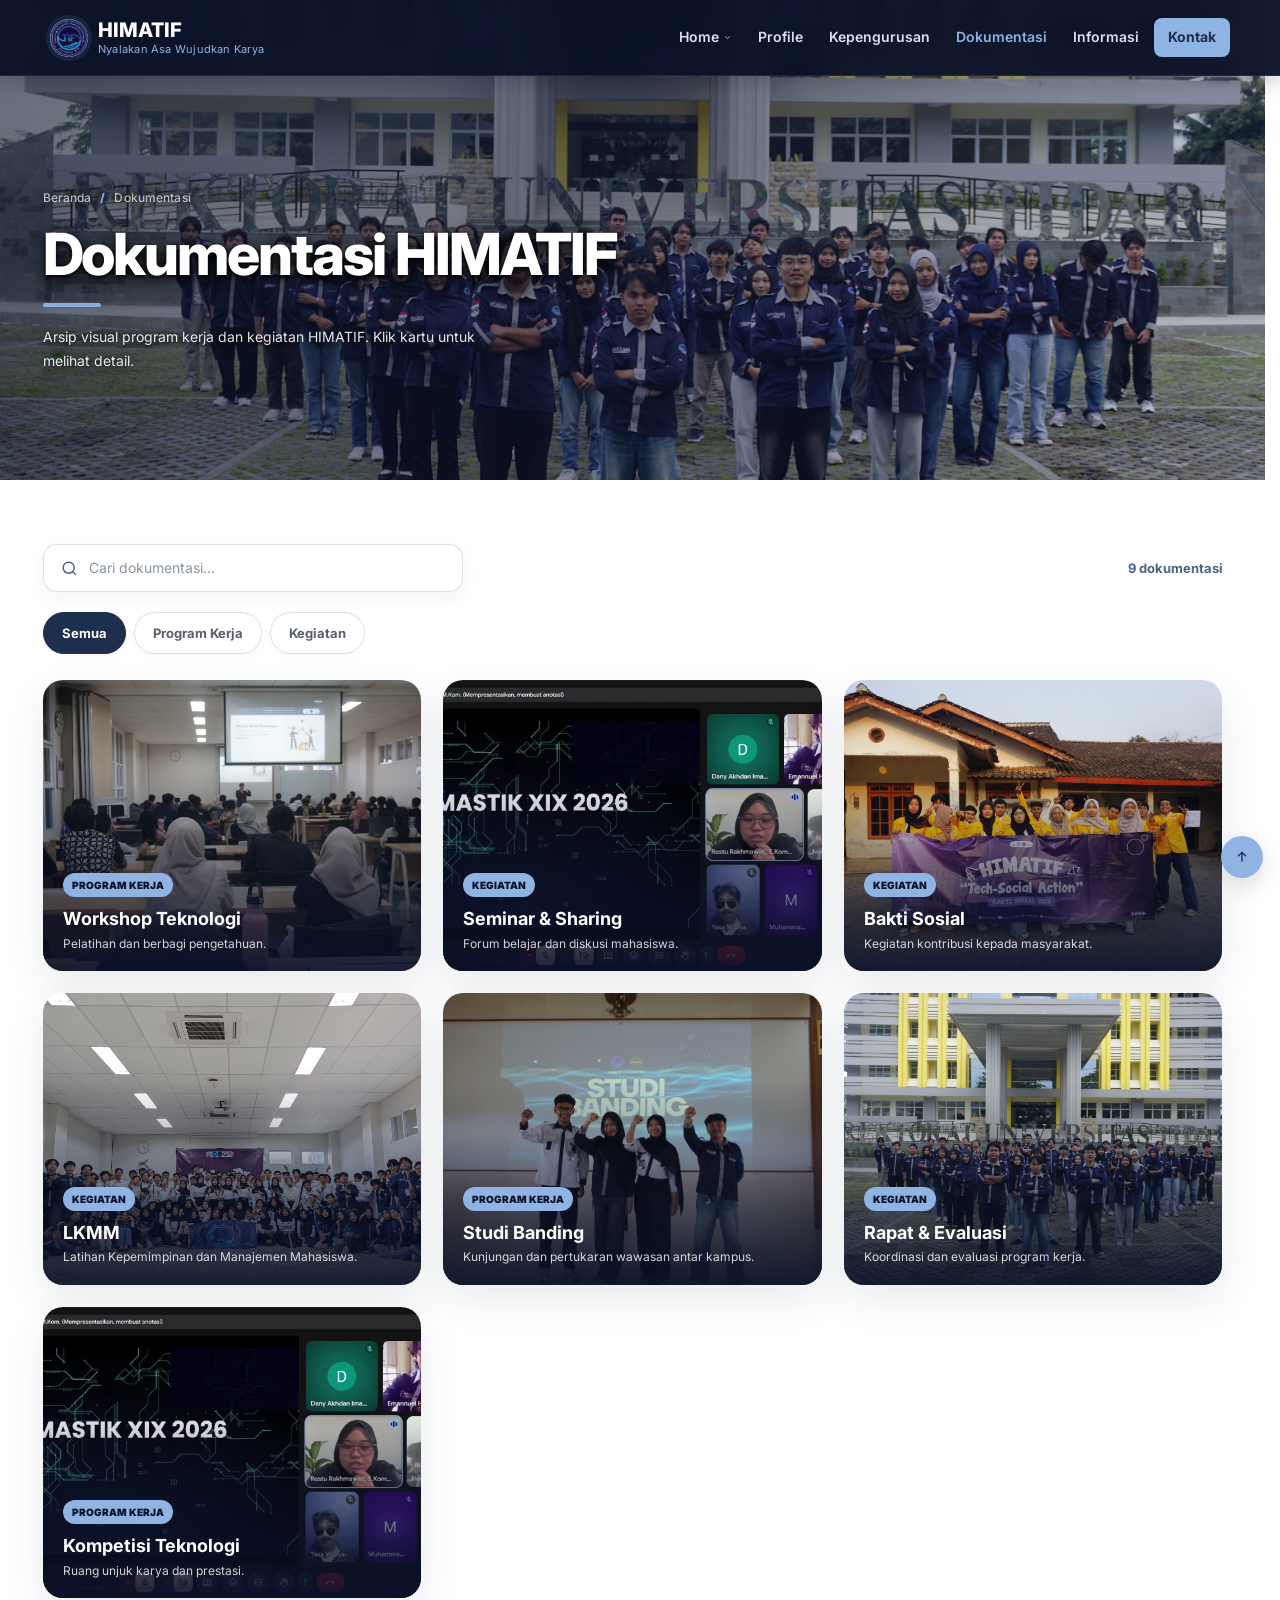
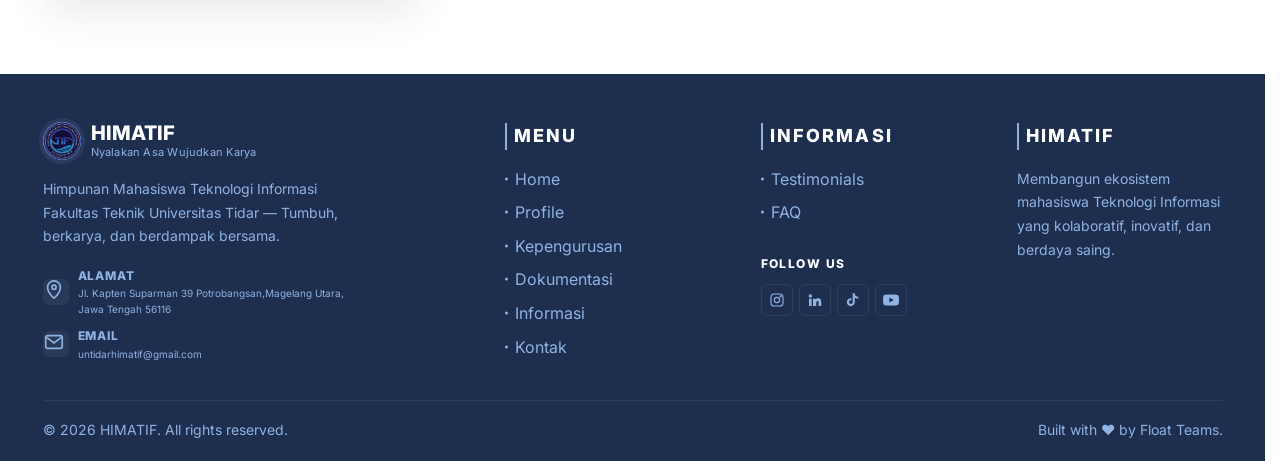
==== commit 4591ad89: "Update dokumentasi.html" ====
--- a/dokumentasi.html
+++ b/dokumentasi.html
@@ -357,16 +357,18 @@
       </div>
     </header>
 
-    <section class="page-hero">
-      <div class="container">
-        <div class="breadcrumbs">Beranda / Dokumentasi</div>
-
-        <h1 class="title">Dokumentasi HIMATIF</h1>
-
-        <p class="lead">
-          Arsip visual program kerja dan kegiatan HIMATIF. Klik kartu untuk
-          melihat detail.
-        </p>
+    <section class="page-hero page-hero-photo" style="background-image: url('assets/img/DSC01086.JPG.jpeg');">
+      <div class="container page-hero-inner">
+        <div class="page-hero-content">
+          <div class="breadcrumbs">Beranda <span>/</span> Dokumentasi</div>
+
+          <h1 class="title">Dokumentasi HIMATIF</h1>
+
+          <p class="lead">
+            Arsip visual program kerja dan kegiatan HIMATIF. Klik kartu untuk
+            melihat detail.
+          </p>
+        </div>
       </div>
     </section>
 
